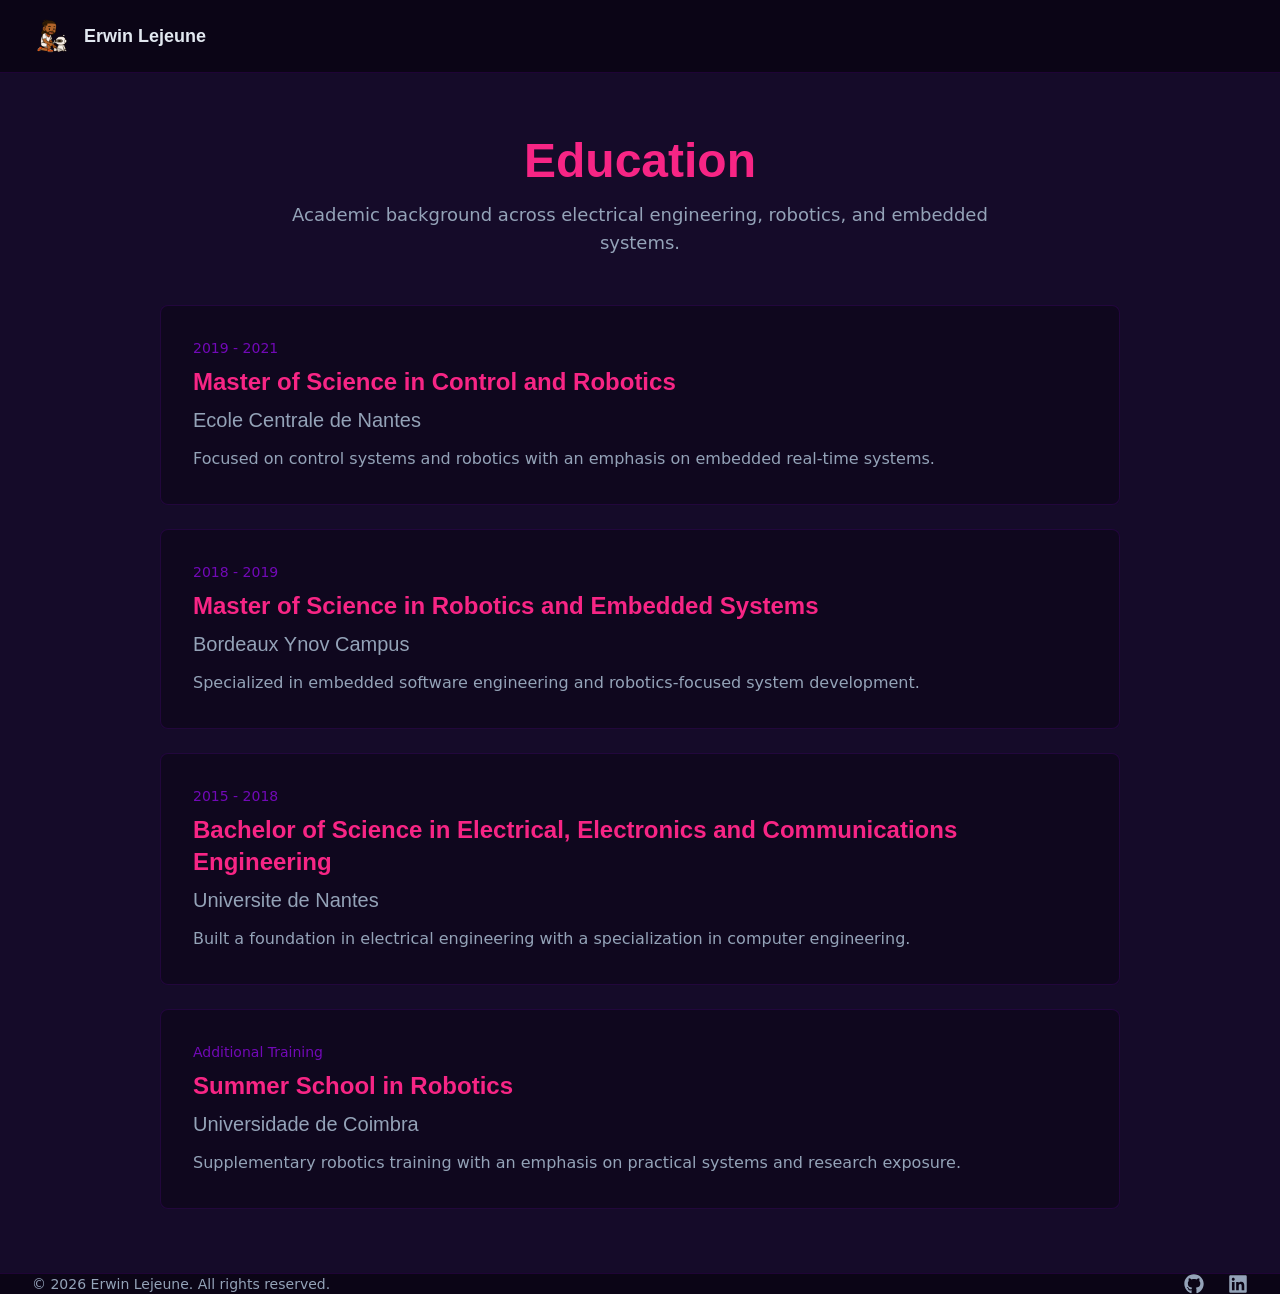
==== education/index.html @ 39669629 "Your descriptive commit message" ====
<!DOCTYPE html>
<html lang="en">
<head>
  <meta charset="UTF-8">
  <meta name="viewport" content="width=device-width, initial-scale=1.0">
  <title>Education | Erwin Lejeune</title>
  <link rel="icon" type="image/gif" href="/assets/images/robot.gif">
  <link rel="stylesheet" href="/assets/index-8a6e519f.css">
</head>
<body class="bg-ele-space text-ele-text">
  <div class="min-h-screen flex flex-col bg-ele-space">
    <header class="bg-ele-dark/90 backdrop-blur-sm border-b border-ele-purple/20 sticky top-0 z-50">
      <nav class="max-w-7xl mx-auto px-4 sm:px-6 lg:px-8 relative">
        <div class="min-h-20 py-4 flex items-center justify-between gap-4">
          <a class="flex-shrink-0" href="/">
            <div class="flex items-center space-x-3 group">
              <div class="h-10 aspect-square rounded-lg flex items-center justify-center transition-transform group-hover:scale-110 overflow-hidden">
                <img src="/assets/images/robot.gif" alt="Robot logo" class="w-full h-full object-contain">
              </div>
              <span class="font-space-grotesk font-bold text-lg text-ele-text">Erwin Lejeune</span>
            </div>
          </a>

          <div class="hidden sm:flex items-center gap-8 text-lg">
            <a class="text-ele-text-light hover:text-ele-text transition-colors duration-300" href="/experience/">Experience</a>
            <a class="text-ele-pink font-semibold transition-colors duration-300" href="/education/" aria-current="page">Education</a>
            <a class="text-ele-text-light hover:text-ele-text transition-colors duration-300" href="/projects/">Projects</a>
            <a class="text-ele-text-light hover:text-ele-text transition-colors duration-300" href="/publications/">Publications</a>
          </div>

          <button type="button" class="sm:hidden text-ele-text-light hover:text-ele-pink transition-colors p-2" aria-label="Toggle mobile menu" aria-expanded="false" aria-controls="mobile-nav">
            <svg stroke="currentColor" fill="currentColor" stroke-width="0" viewBox="0 0 448 512" class="w-6 h-6" height="1em" width="1em" xmlns="http://www.w3.org/2000/svg">
              <path d="M16 132h416c8.837 0 16-7.163 16-16V76c0-8.837-7.163-16-16-16H16C7.163 60 0 67.163 0 76v40c0 8.837 7.163 16 16 16zm0 160h416c8.837 0 16-7.163 16-16v-40c0-8.837-7.163-16-16-16H16c-8.837 0-16 7.163-16 16v40c0 8.837 7.163 16 16 16zm0 160h416c8.837 0 16-7.163 16-16v-40c0-8.837-7.163-16-16-16H16c-8.837 0-16 7.163-16 16v40c0 8.837 7.163 16 16 16z"></path>
            </svg>
          </button>

          <div id="mobile-nav" class="sm:hidden absolute right-4 top-full mt-2 min-w-52 overflow-hidden rounded-lg border border-ele-purple/20 bg-ele-dark/95 backdrop-blur-sm shadow-lg" style="display: none;">
            <a class="block px-4 py-3 text-ele-text-light hover:bg-ele-space/70 transition-colors" href="/experience/">Experience</a>
            <a class="block px-4 py-3 text-ele-pink hover:bg-ele-space/70 transition-colors" href="/education/" aria-current="page">Education</a>
            <a class="block px-4 py-3 text-ele-text-light hover:bg-ele-space/70 transition-colors" href="/projects/">Projects</a>
            <a class="block px-4 py-3 text-ele-text-light hover:bg-ele-space/70 transition-colors" href="/publications/">Publications</a>
          </div>
        </div>
      </nav>
    </header>

    <main class="flex-1">
      <section class="py-16 sm:py-20">
        <div class="max-w-5xl mx-auto px-4 sm:px-6 lg:px-8">
          <div class="text-center mb-12">
            <h1 class="text-4xl sm:text-5xl font-bold text-ele-pink mb-4">Education</h1>
            <p class="text-lg text-ele-text-light max-w-3xl mx-auto">
              Academic background across electrical engineering, robotics, and embedded systems.
            </p>
          </div>

          <div class="space-y-6">
            <article class="bg-ele-dark/50 backdrop-blur-sm rounded-lg border border-ele-purple/20 p-8 hover:border-ele-pink/20 transition-colors">
              <p class="text-sm uppercase tracking-wide text-ele-purple mb-2">2019 - 2021</p>
              <h2 class="text-2xl font-bold text-ele-pink mb-2">Master of Science in Control and Robotics</h2>
              <h3 class="text-xl text-ele-text-light mb-3">Ecole Centrale de Nantes</h3>
              <p class="text-ele-text-light leading-relaxed">
                Focused on control systems and robotics with an emphasis on embedded real-time systems.
              </p>
            </article>

            <article class="bg-ele-dark/50 backdrop-blur-sm rounded-lg border border-ele-purple/20 p-8 hover:border-ele-pink/20 transition-colors">
              <p class="text-sm uppercase tracking-wide text-ele-purple mb-2">2018 - 2019</p>
              <h2 class="text-2xl font-bold text-ele-pink mb-2">Master of Science in Robotics and Embedded Systems</h2>
              <h3 class="text-xl text-ele-text-light mb-3">Bordeaux Ynov Campus</h3>
              <p class="text-ele-text-light leading-relaxed">
                Specialized in embedded software engineering and robotics-focused system development.
              </p>
            </article>

            <article class="bg-ele-dark/50 backdrop-blur-sm rounded-lg border border-ele-purple/20 p-8 hover:border-ele-pink/20 transition-colors">
              <p class="text-sm uppercase tracking-wide text-ele-purple mb-2">2015 - 2018</p>
              <h2 class="text-2xl font-bold text-ele-pink mb-2">Bachelor of Science in Electrical, Electronics and Communications Engineering</h2>
              <h3 class="text-xl text-ele-text-light mb-3">Universite de Nantes</h3>
              <p class="text-ele-text-light leading-relaxed">
                Built a foundation in electrical engineering with a specialization in computer engineering.
              </p>
            </article>

            <article class="bg-ele-dark/50 backdrop-blur-sm rounded-lg border border-ele-purple/20 p-8 hover:border-ele-pink/20 transition-colors">
              <p class="text-sm uppercase tracking-wide text-ele-purple mb-2">Additional Training</p>
              <h2 class="text-2xl font-bold text-ele-pink mb-2">Summer School in Robotics</h2>
              <h3 class="text-xl text-ele-text-light mb-3">Universidade de Coimbra</h3>
              <p class="text-ele-text-light leading-relaxed">
                Supplementary robotics training with an emphasis on practical systems and research exposure.
              </p>
            </article>
          </div>
        </div>
      </section>
    </main>

    <footer class="bg-ele-dark/90 backdrop-blur-sm border-t border-ele-purple/20">
      <div class="max-w-7xl mx-auto px-4 sm:px-6 lg:px-8 py-6 flex flex-col sm:flex-row items-center justify-between gap-4">
        <div class="text-ele-text-light text-sm text-center sm:text-left">© 2026 Erwin Lejeune. All rights reserved.</div>
        <div class="flex items-center space-x-6">
          <a href="https://github.com/Guilyx" target="_blank" rel="noopener noreferrer" class="text-ele-text-light hover:text-ele-pink transition-colors" aria-label="GitHub">
            <svg stroke="currentColor" fill="currentColor" stroke-width="0" viewBox="0 0 496 512" class="w-5 h-5" height="1em" width="1em" xmlns="http://www.w3.org/2000/svg">
              <path d="M165.9 397.4c0 2-2.3 3.6-5.2 3.6-3.3.3-5.6-1.3-5.6-3.6 0-2 2.3-3.6 5.2-3.6 3-.3 5.6 1.3 5.6 3.6zm-31.1-4.5c-.7 2 1.3 4.3 4.3 4.9 2.6 1 5.6 0 6.2-2s-1.3-4.3-4.3-5.2c-2.6-.7-5.5.3-6.2 2.3zm44.2-1.7c-2.9.7-4.9 2.6-4.6 4.9.3 2 2.9 3.3 5.9 2.6 2.9-.7 4.9-2.6 4.6-4.6-.3-1.9-3-3.2-5.9-2.9zM244.8 8C106.1 8 0 113.3 0 252c0 110.9 69.8 205.8 169.5 239.2 12.8 2.3 17.3-5.6 17.3-12.1 0-6.2-.3-40.4-.3-61.4 0 0-70 15-84.7-29.8 0 0-11.4-29.1-27.8-36.6 0 0-22.9-15.7 1.6-15.4 0 0 24.9 2 38.6 25.8 21.9 38.6 58.6 27.5 72.9 20.9 2.3-16 8.8-27.1 16-33.7-55.9-6.2-112.3-14.3-112.3-110.5 0-27.5 7.6-41.3 23.6-58.9-2.6-6.5-11.1-33.3 2.6-67.9 20.9-6.5 69 27 69 27 20-5.6 41.5-8.5 62.8-8.5s42.8 2.9 62.8 8.5c0 0 48.1-33.6 69-27 13.7 34.7 5.2 61.4 2.6 67.9 16 17.7 25.8 31.5 25.8 58.9 0 96.5-58.9 104.2-114.8 110.5 9.2 7.9 17 22.9 17 46.4 0 33.7-.3 75.4-.3 83.6 0 6.5 4.6 14.4 17.3 12.1C428.2 457.8 496 362.9 496 252 496 113.3 383.5 8 244.8 8z"></path>
            </svg>
          </a>
          <a href="https://www.linkedin.com/in/erwinlejeune-lkn/" target="_blank" rel="noopener noreferrer" class="text-ele-text-light hover:text-ele-pink transition-colors" aria-label="LinkedIn">
            <svg stroke="currentColor" fill="currentColor" stroke-width="0" viewBox="0 0 448 512" class="w-5 h-5" height="1em" width="1em" xmlns="http://www.w3.org/2000/svg">
              <path d="M416 32H31.9C14.3 32 0 46.5 0 64.3v383.4C0 465.5 14.3 480 31.9 480H416c17.6 0 32-14.5 32-32.3V64.3c0-17.8-14.4-32.3-32-32.3zM135.4 416H69V202.2h66.5V416zm-33.2-243c-21.3 0-38.5-17.3-38.5-38.5S80.9 96 102.2 96c21.2 0 38.5 17.3 38.5 38.5 0 21.3-17.2 38.5-38.5 38.5zm282.1 243h-66.4V312c0-24.8-.5-56.7-34.5-56.7-34.6 0-39.9 27-39.9 54.9V416h-66.4V202.2h63.7v29.2h.9c8.9-16.8 30.6-34.5 62.9-34.5 67.2 0 79.7 44.3 79.7 101.9V416z"></path>
            </svg>
          </a>
        </div>
      </div>
    </footer>
  </div>

  <script>
    (function() {
      var button = document.querySelector('button[aria-label="Toggle mobile menu"]');
      var menu = document.getElementById('mobile-nav');
      if (!button || !menu) return;

      function closeMenu() {
        menu.style.display = 'none';
        button.setAttribute('aria-expanded', 'false');
      }

      button.addEventListener('click', function(event) {
        event.stopPropagation();
        var open = menu.style.display === 'block';
        menu.style.display = open ? 'none' : 'block';
        button.setAttribute('aria-expanded', open ? 'false' : 'true');
      });

      document.addEventListener('click', function(event) {
        if (!menu.contains(event.target) && !button.contains(event.target)) {
          closeMenu();
        }
      });
    })();
  </script>
</body>
</html>
---- assets/index-8a6e519f.css ----
*,:before,:after{--tw-border-spacing-x: 0;--tw-border-spacing-y: 0;--tw-translate-x: 0;--tw-translate-y: 0;--tw-rotate: 0;--tw-skew-x: 0;--tw-skew-y: 0;--tw-scale-x: 1;--tw-scale-y: 1;--tw-pan-x: ;--tw-pan-y: ;--tw-pinch-zoom: ;--tw-scroll-snap-strictness: proximity;--tw-gradient-from-position: ;--tw-gradient-via-position: ;--tw-gradient-to-position: ;--tw-ordinal: ;--tw-slashed-zero: ;--tw-numeric-figure: ;--tw-numeric-spacing: ;--tw-numeric-fraction: ;--tw-ring-inset: ;--tw-ring-offset-width: 0px;--tw-ring-offset-color: #fff;--tw-ring-color: rgb(59 130 246 / .5);--tw-ring-offset-shadow: 0 0 #0000;--tw-ring-shadow: 0 0 #0000;--tw-shadow: 0 0 #0000;--tw-shadow-colored: 0 0 #0000;--tw-blur: ;--tw-brightness: ;--tw-contrast: ;--tw-grayscale: ;--tw-hue-rotate: ;--tw-invert: ;--tw-saturate: ;--tw-sepia: ;--tw-drop-shadow: ;--tw-backdrop-blur: ;--tw-backdrop-brightness: ;--tw-backdrop-contrast: ;--tw-backdrop-grayscale: ;--tw-backdrop-hue-rotate: ;--tw-backdrop-invert: ;--tw-backdrop-opacity: ;--tw-backdrop-saturate: ;--tw-backdrop-sepia: ;--tw-contain-size: ;--tw-contain-layout: ;--tw-contain-paint: ;--tw-contain-style: }::backdrop{--tw-border-spacing-x: 0;--tw-border-spacing-y: 0;--tw-translate-x: 0;--tw-translate-y: 0;--tw-rotate: 0;--tw-skew-x: 0;--tw-skew-y: 0;--tw-scale-x: 1;--tw-scale-y: 1;--tw-pan-x: ;--tw-pan-y: ;--tw-pinch-zoom: ;--tw-scroll-snap-strictness: proximity;--tw-gradient-from-position: ;--tw-gradient-via-position: ;--tw-gradient-to-position: ;--tw-ordinal: ;--tw-slashed-zero: ;--tw-numeric-figure: ;--tw-numeric-spacing: ;--tw-numeric-fraction: ;--tw-ring-inset: ;--tw-ring-offset-width: 0px;--tw-ring-offset-color: #fff;--tw-ring-color: rgb(59 130 246 / .5);--tw-ring-offset-shadow: 0 0 #0000;--tw-ring-shadow: 0 0 #0000;--tw-shadow: 0 0 #0000;--tw-shadow-colored: 0 0 #0000;--tw-blur: ;--tw-brightness: ;--tw-contrast: ;--tw-grayscale: ;--tw-hue-rotate: ;--tw-invert: ;--tw-saturate: ;--tw-sepia: ;--tw-drop-shadow: ;--tw-backdrop-blur: ;--tw-backdrop-brightness: ;--tw-backdrop-contrast: ;--tw-backdrop-grayscale: ;--tw-backdrop-hue-rotate: ;--tw-backdrop-invert: ;--tw-backdrop-opacity: ;--tw-backdrop-saturate: ;--tw-backdrop-sepia: ;--tw-contain-size: ;--tw-contain-layout: ;--tw-contain-paint: ;--tw-contain-style: }*,:before,:after{box-sizing:border-box;border-width:0;border-style:solid;border-color:#e5e7eb}:before,:after{--tw-content: ""}html,:host{line-height:1.5;-webkit-text-size-adjust:100%;-moz-tab-size:4;-o-tab-size:4;tab-size:4;font-family:ui-sans-serif,system-ui,sans-serif,"Apple Color Emoji","Segoe UI Emoji",Segoe UI Symbol,"Noto Color Emoji";font-feature-settings:normal;font-variation-settings:normal;-webkit-tap-highlight-color:transparent}body{margin:0;line-height:inherit}hr{height:0;color:inherit;border-top-width:1px}abbr:where([title]){-webkit-text-decoration:underline dotted;text-decoration:underline dotted}h1,h2,h3,h4,h5,h6{font-size:inherit;font-weight:inherit}a{color:inherit;text-decoration:inherit}b,strong{font-weight:bolder}code,kbd,samp,pre{font-family:ui-monospace,SFMono-Regular,Menlo,Monaco,Consolas,Liberation Mono,Courier New,monospace;font-feature-settings:normal;font-variation-settings:normal;font-size:1em}small{font-size:80%}sub,sup{font-size:75%;line-height:0;position:relative;vertical-align:baseline}sub{bottom:-.25em}sup{top:-.5em}table{text-indent:0;border-color:inherit;border-collapse:collapse}button,input,optgroup,select,textarea{font-family:inherit;font-feature-settings:inherit;font-variation-settings:inherit;font-size:100%;font-weight:inherit;line-height:inherit;letter-spacing:inherit;color:inherit;margin:0;padding:0}button,select{text-transform:none}button,input:where([type=button]),input:where([type=reset]),input:where([type=submit]){-webkit-appearance:button;background-color:transparent;background-image:none}:-moz-focusring{outline:auto}:-moz-ui-invalid{box-shadow:none}progress{vertical-align:baseline}::-webkit-inner-spin-button,::-webkit-outer-spin-button{height:auto}[type=search]{-webkit-appearance:textfield;outline-offset:-2px}::-webkit-search-decoration{-webkit-appearance:none}::-webkit-file-upload-button{-webkit-appearance:button;font:inherit}summary{display:list-item}blockquote,dl,dd,h1,h2,h3,h4,h5,h6,hr,figure,p,pre{margin:0}fieldset{margin:0;padding:0}legend{padding:0}ol,ul,menu{list-style:none;margin:0;padding:0}dialog{padding:0}textarea{resize:vertical}input::-moz-placeholder,textarea::-moz-placeholder{opacity:1;color:#9ca3af}input::placeholder,textarea::placeholder{opacity:1;color:#9ca3af}button,[role=button]{cursor:pointer}:disabled{cursor:default}img,svg,video,canvas,audio,iframe,embed,object{display:block;vertical-align:middle}img,video{max-width:100%;height:auto}[hidden]:where(:not([hidden=until-found])){display:none}html{font-family:Inter,system-ui,sans-serif;--tw-bg-opacity: 1;background-color:rgb(10 5 20 / var(--tw-bg-opacity, 1));--tw-text-opacity: 1;color:rgb(226 232 240 / var(--tw-text-opacity, 1))}h1,h2,h3,h4,h5,h6{font-family:Space Grotesk,sans-serif}::-webkit-scrollbar{width:10px}::-webkit-scrollbar-track{--tw-bg-opacity: 1;background-color:rgb(10 5 20 / var(--tw-bg-opacity, 1))}::-webkit-scrollbar-thumb{border-radius:9999px;background-color:#7209b74d;-webkit-transition-property:color,background-color,border-color,text-decoration-color,fill,stroke;transition-property:color,background-color,border-color,text-decoration-color,fill,stroke;transition-timing-function:cubic-bezier(.4,0,.2,1);transition-duration:.15s}::-webkit-scrollbar-thumb:hover{background-color:#f725854d}.container{width:100%}@media (min-width: 640px){.container{max-width:640px}}@media (min-width: 768px){.container{max-width:768px}}@media (min-width: 1024px){.container{max-width:1024px}}@media (min-width: 1280px){.container{max-width:1280px}}@media (min-width: 1536px){.container{max-width:1536px}}.prose{color:var(--tw-prose-body);max-width:65ch}.prose :where(p):not(:where([class~=not-prose],[class~=not-prose] *)){margin-top:1.25em;margin-bottom:1.25em}.prose :where([class~=lead]):not(:where([class~=not-prose],[class~=not-prose] *)){color:var(--tw-prose-lead);font-size:1.25em;line-height:1.6;margin-top:1.2em;margin-bottom:1.2em}.prose :where(a):not(:where([class~=not-prose],[class~=not-prose] *)){color:var(--tw-prose-links);text-decoration:underline;font-weight:500}.prose :where(strong):not(:where([class~=not-prose],[class~=not-prose] *)){color:var(--tw-prose-bold);font-weight:600}.prose :where(a strong):not(:where([class~=not-prose],[class~=not-prose] *)){color:inherit}.prose :where(blockquote strong):not(:where([class~=not-prose],[class~=not-prose] *)){color:inherit}.prose :where(thead th strong):not(:where([class~=not-prose],[class~=not-prose] *)){color:inherit}.prose :where(ol):not(:where([class~=not-prose],[class~=not-prose] *)){list-style-type:decimal;margin-top:1.25em;margin-bottom:1.25em;padding-inline-start:1.625em}.prose :where(ol[type=A]):not(:where([class~=not-prose],[class~=not-prose] *)){list-style-type:upper-alpha}.prose :where(ol[type=a]):not(:where([class~=not-prose],[class~=not-prose] *)){list-style-type:lower-alpha}.prose :where(ol[type=A s]):not(:where([class~=not-prose],[class~=not-prose] *)){list-style-type:upper-alpha}.prose :where(ol[type=a s]):not(:where([class~=not-prose],[class~=not-prose] *)){list-style-type:lower-alpha}.prose :where(ol[type=I]):not(:where([class~=not-prose],[class~=not-prose] *)){list-style-type:upper-roman}.prose :where(ol[type=i]):not(:where([class~=not-prose],[class~=not-prose] *)){list-style-type:lower-roman}.prose :where(ol[type=I s]):not(:where([class~=not-prose],[class~=not-prose] *)){list-style-type:upper-roman}.prose :where(ol[type=i s]):not(:where([class~=not-prose],[class~=not-prose] *)){list-style-type:lower-roman}.prose :where(ol[type="1"]):not(:where([class~=not-prose],[class~=not-prose] *)){list-style-type:decimal}.prose :where(ul):not(:where([class~=not-prose],[class~=not-prose] *)){list-style-type:disc;margin-top:1.25em;margin-bottom:1.25em;padding-inline-start:1.625em}.prose :where(ol>li):not(:where([class~=not-prose],[class~=not-prose] *))::marker{font-weight:400;color:var(--tw-prose-counters)}.prose :where(ul>li):not(:where([class~=not-prose],[class~=not-prose] *))::marker{color:var(--tw-prose-bullets)}.prose :where(dt):not(:where([class~=not-prose],[class~=not-prose] *)){color:var(--tw-prose-headings);font-weight:600;margin-top:1.25em}.prose :where(hr):not(:where([class~=not-prose],[class~=not-prose] *)){border-color:var(--tw-prose-hr);border-top-width:1px;margin-top:3em;margin-bottom:3em}.prose :where(blockquote):not(:where([class~=not-prose],[class~=not-prose] *)){font-weight:500;font-style:italic;color:var(--tw-prose-quotes);border-inline-start-width:.25rem;border-inline-start-color:var(--tw-prose-quote-borders);quotes:"“""”""‘""’";margin-top:1.6em;margin-bottom:1.6em;padding-inline-start:1em}.prose :where(blockquote p:first-of-type):not(:where([class~=not-prose],[class~=not-prose] *)):before{content:open-quote}.prose :where(blockquote p:last-of-type):not(:where([class~=not-prose],[class~=not-prose] *)):after{content:close-quote}.prose :where(h1):not(:where([class~=not-prose],[class~=not-prose] *)){color:var(--tw-prose-headings);font-weight:800;font-size:2.25em;margin-top:0;margin-bottom:.8888889em;line-height:1.1111111}.prose :where(h1 strong):not(:where([class~=not-prose],[class~=not-prose] *)){font-weight:900;color:inherit}.prose :where(h2):not(:where([class~=not-prose],[class~=not-prose] *)){color:var(--tw-prose-headings);font-weight:700;font-size:1.5em;margin-top:2em;margin-bottom:1em;line-height:1.3333333}.prose :where(h2 strong):not(:where([class~=not-prose],[class~=not-prose] *)){font-weight:800;color:inherit}.prose :where(h3):not(:where([class~=not-prose],[class~=not-prose] *)){color:var(--tw-prose-headings);font-weight:600;font-size:1.25em;margin-top:1.6em;margin-bottom:.6em;line-height:1.6}.prose :where(h3 strong):not(:where([class~=not-prose],[class~=not-prose] *)){font-weight:700;color:inherit}.prose :where(h4):not(:where([class~=not-prose],[class~=not-prose] *)){color:var(--tw-prose-headings);font-weight:600;margin-top:1.5em;margin-bottom:.5em;line-height:1.5}.prose :where(h4 strong):not(:where([class~=not-prose],[class~=not-prose] *)){font-weight:700;color:inherit}.prose :where(img):not(:where([class~=not-prose],[class~=not-prose] *)){margin-top:2em;margin-bottom:2em}.prose :where(picture):not(:where([class~=not-prose],[class~=not-prose] *)){display:block;margin-top:2em;margin-bottom:2em}.prose :where(video):not(:where([class~=not-prose],[class~=not-prose] *)){margin-top:2em;margin-bottom:2em}.prose :where(kbd):not(:where([class~=not-prose],[class~=not-prose] *)){font-weight:500;font-family:inherit;color:var(--tw-prose-kbd);box-shadow:0 0 0 1px var(--tw-prose-kbd-shadows),0 3px 0 var(--tw-prose-kbd-shadows);font-size:.875em;border-radius:.3125rem;padding-top:.1875em;padding-inline-end:.375em;padding-bottom:.1875em;padding-inline-start:.375em}.prose :where(code):not(:where([class~=not-prose],[class~=not-prose] *)){color:var(--tw-prose-code);font-weight:600;font-size:.875em}.prose :where(code):not(:where([class~=not-prose],[class~=not-prose] *)):before{content:"`"}.prose :where(code):not(:where([class~=not-prose],[class~=not-prose] *)):after{content:"`"}.prose :where(a code):not(:where([class~=not-prose],[class~=not-prose] *)){color:inherit}.prose :where(h1 code):not(:where([class~=not-prose],[class~=not-prose] *)){color:inherit}.prose :where(h2 code):not(:where([class~=not-prose],[class~=not-prose] *)){color:inherit;font-size:.875em}.prose :where(h3 code):not(:where([class~=not-prose],[class~=not-prose] *)){color:inherit;font-size:.9em}.prose :where(h4 code):not(:where([class~=not-prose],[class~=not-prose] *)){color:inherit}.prose :where(blockquote code):not(:where([class~=not-prose],[class~=not-prose] *)){color:inherit}.prose :where(thead th code):not(:where([class~=not-prose],[class~=not-prose] *)){color:inherit}.prose :where(pre):not(:where([class~=not-prose],[class~=not-prose] *)){color:var(--tw-prose-pre-code);background-color:var(--tw-prose-pre-bg);overflow-x:auto;font-weight:400;font-size:.875em;line-height:1.7142857;margin-top:1.7142857em;margin-bottom:1.7142857em;border-radius:.375rem;padding-top:.8571429em;padding-inline-end:1.1428571em;padding-bottom:.8571429em;padding-inline-start:1.1428571em}.prose :where(pre code):not(:where([class~=not-prose],[class~=not-prose] *)){background-color:transparent;border-width:0;border-radius:0;padding:0;font-weight:inherit;color:inherit;font-size:inherit;font-family:inherit;line-height:inherit}.prose :where(pre code):not(:where([class~=not-prose],[class~=not-prose] *)):before{content:none}.prose :where(pre code):not(:where([class~=not-prose],[class~=not-prose] *)):after{content:none}.prose :where(table):not(:where([class~=not-prose],[class~=not-prose] *)){width:100%;table-layout:auto;margin-top:2em;margin-bottom:2em;font-size:.875em;line-height:1.7142857}.prose :where(thead):not(:where([class~=not-prose],[class~=not-prose] *)){border-bottom-width:1px;border-bottom-color:var(--tw-prose-th-borders)}.prose :where(thead th):not(:where([class~=not-prose],[class~=not-prose] *)){color:var(--tw-prose-headings);font-weight:600;vertical-align:bottom;padding-inline-end:.5714286em;padding-bottom:.5714286em;padding-inline-start:.5714286em}.prose :where(tbody tr):not(:where([class~=not-prose],[class~=not-prose] *)){border-bottom-width:1px;border-bottom-color:var(--tw-prose-td-borders)}.prose :where(tbody tr:last-child):not(:where([class~=not-prose],[class~=not-prose] *)){border-bottom-width:0}.prose :where(tbody td):not(:where([class~=not-prose],[class~=not-prose] *)){vertical-align:baseline}.prose :where(tfoot):not(:where([class~=not-prose],[class~=not-prose] *)){border-top-width:1px;border-top-color:var(--tw-prose-th-borders)}.prose :where(tfoot td):not(:where([class~=not-prose],[class~=not-prose] *)){vertical-align:top}.prose :where(th,td):not(:where([class~=not-prose],[class~=not-prose] *)){text-align:start}.prose :where(figure>*):not(:where([class~=not-prose],[class~=not-prose] *)){margin-top:0;margin-bottom:0}.prose :where(figcaption):not(:where([class~=not-prose],[class~=not-prose] *)){color:var(--tw-prose-captions);font-size:.875em;line-height:1.4285714;margin-top:.8571429em}.prose{--tw-prose-body: #374151;--tw-prose-headings: #111827;--tw-prose-lead: #4b5563;--tw-prose-links: #111827;--tw-prose-bold: #111827;--tw-prose-counters: #6b7280;--tw-prose-bullets: #d1d5db;--tw-prose-hr: #e5e7eb;--tw-prose-quotes: #111827;--tw-prose-quote-borders: #e5e7eb;--tw-prose-captions: #6b7280;--tw-prose-kbd: #111827;--tw-prose-kbd-shadows: rgb(17 24 39 / 10%);--tw-prose-code: #111827;--tw-prose-pre-code: #e5e7eb;--tw-prose-pre-bg: #1f2937;--tw-prose-th-borders: #d1d5db;--tw-prose-td-borders: #e5e7eb;--tw-prose-invert-body: #d1d5db;--tw-prose-invert-headings: #fff;--tw-prose-invert-lead: #9ca3af;--tw-prose-invert-links: #fff;--tw-prose-invert-bold: #fff;--tw-prose-invert-counters: #9ca3af;--tw-prose-invert-bullets: #4b5563;--tw-prose-invert-hr: #374151;--tw-prose-invert-quotes: #f3f4f6;--tw-prose-invert-quote-borders: #374151;--tw-prose-invert-captions: #9ca3af;--tw-prose-invert-kbd: #fff;--tw-prose-invert-kbd-shadows: rgb(255 255 255 / 10%);--tw-prose-invert-code: #fff;--tw-prose-invert-pre-code: #d1d5db;--tw-prose-invert-pre-bg: rgb(0 0 0 / 50%);--tw-prose-invert-th-borders: #4b5563;--tw-prose-invert-td-borders: #374151;font-size:1rem;line-height:1.75}.prose :where(picture>img):not(:where([class~=not-prose],[class~=not-prose] *)){margin-top:0;margin-bottom:0}.prose :where(li):not(:where([class~=not-prose],[class~=not-prose] *)){margin-top:.5em;margin-bottom:.5em}.prose :where(ol>li):not(:where([class~=not-prose],[class~=not-prose] *)){padding-inline-start:.375em}.prose :where(ul>li):not(:where([class~=not-prose],[class~=not-prose] *)){padding-inline-start:.375em}.prose :where(.prose>ul>li p):not(:where([class~=not-prose],[class~=not-prose] *)){margin-top:.75em;margin-bottom:.75em}.prose :where(.prose>ul>li>p:first-child):not(:where([class~=not-prose],[class~=not-prose] *)){margin-top:1.25em}.prose :where(.prose>ul>li>p:last-child):not(:where([class~=not-prose],[class~=not-prose] *)){margin-bottom:1.25em}.prose :where(.prose>ol>li>p:first-child):not(:where([class~=not-prose],[class~=not-prose] *)){margin-top:1.25em}.prose :where(.prose>ol>li>p:last-child):not(:where([class~=not-prose],[class~=not-prose] *)){margin-bottom:1.25em}.prose :where(ul ul,ul ol,ol ul,ol ol):not(:where([class~=not-prose],[class~=not-prose] *)){margin-top:.75em;margin-bottom:.75em}.prose :where(dl):not(:where([class~=not-prose],[class~=not-prose] *)){margin-top:1.25em;margin-bottom:1.25em}.prose :where(dd):not(:where([class~=not-prose],[class~=not-prose] *)){margin-top:.5em;padding-inline-start:1.625em}.prose :where(hr+*):not(:where([class~=not-prose],[class~=not-prose] *)){margin-top:0}.prose :where(h2+*):not(:where([class~=not-prose],[class~=not-prose] *)){margin-top:0}.prose :where(h3+*):not(:where([class~=not-prose],[class~=not-prose] *)){margin-top:0}.prose :where(h4+*):not(:where([class~=not-prose],[class~=not-prose] *)){margin-top:0}.prose :where(thead th:first-child):not(:where([class~=not-prose],[class~=not-prose] *)){padding-inline-start:0}.prose :where(thead th:last-child):not(:where([class~=not-prose],[class~=not-prose] *)){padding-inline-end:0}.prose :where(tbody td,tfoot td):not(:where([class~=not-prose],[class~=not-prose] *)){padding-top:.5714286em;padding-inline-end:.5714286em;padding-bottom:.5714286em;padding-inline-start:.5714286em}.prose :where(tbody td:first-child,tfoot td:first-child):not(:where([class~=not-prose],[class~=not-prose] *)){padding-inline-start:0}.prose :where(tbody td:last-child,tfoot td:last-child):not(:where([class~=not-prose],[class~=not-prose] *)){padding-inline-end:0}.prose :where(figure):not(:where([class~=not-prose],[class~=not-prose] *)){margin-top:2em;margin-bottom:2em}.prose :where(.prose>:first-child):not(:where([class~=not-prose],[class~=not-prose] *)){margin-top:0}.prose :where(.prose>:last-child):not(:where([class~=not-prose],[class~=not-prose] *)){margin-bottom:0}.prose-lg{font-size:1.125rem;line-height:1.7777778}.prose-lg :where(p):not(:where([class~=not-prose],[class~=not-prose] *)){margin-top:1.3333333em;margin-bottom:1.3333333em}.prose-lg :where([class~=lead]):not(:where([class~=not-prose],[class~=not-prose] *)){font-size:1.2222222em;line-height:1.4545455;margin-top:1.0909091em;margin-bottom:1.0909091em}.prose-lg :where(blockquote):not(:where([class~=not-prose],[class~=not-prose] *)){margin-top:1.6666667em;margin-bottom:1.6666667em;padding-inline-start:1em}.prose-lg :where(h1):not(:where([class~=not-prose],[class~=not-prose] *)){font-size:2.6666667em;margin-top:0;margin-bottom:.8333333em;line-height:1}.prose-lg :where(h2):not(:where([class~=not-prose],[class~=not-prose] *)){font-size:1.6666667em;margin-top:1.8666667em;margin-bottom:1.0666667em;line-height:1.3333333}.prose-lg :where(h3):not(:where([class~=not-prose],[class~=not-prose] *)){font-size:1.3333333em;margin-top:1.6666667em;margin-bottom:.6666667em;line-height:1.5}.prose-lg :where(h4):not(:where([class~=not-prose],[class~=not-prose] *)){margin-top:1.7777778em;margin-bottom:.4444444em;line-height:1.5555556}.prose-lg :where(img):not(:where([class~=not-prose],[class~=not-prose] *)){margin-top:1.7777778em;margin-bottom:1.7777778em}.prose-lg :where(picture):not(:where([class~=not-prose],[class~=not-prose] *)){margin-top:1.7777778em;margin-bottom:1.7777778em}.prose-lg :where(picture>img):not(:where([class~=not-prose],[class~=not-prose] *)){margin-top:0;margin-bottom:0}.prose-lg :where(video):not(:where([class~=not-prose],[class~=not-prose] *)){margin-top:1.7777778em;margin-bottom:1.7777778em}.prose-lg :where(kbd):not(:where([class~=not-prose],[class~=not-prose] *)){font-size:.8888889em;border-radius:.3125rem;padding-top:.2222222em;padding-inline-end:.4444444em;padding-bottom:.2222222em;padding-inline-start:.4444444em}.prose-lg :where(code):not(:where([class~=not-prose],[class~=not-prose] *)){font-size:.8888889em}.prose-lg :where(h2 code):not(:where([class~=not-prose],[class~=not-prose] *)){font-size:.8666667em}.prose-lg :where(h3 code):not(:where([class~=not-prose],[class~=not-prose] *)){font-size:.875em}.prose-lg :where(pre):not(:where([class~=not-prose],[class~=not-prose] *)){font-size:.8888889em;line-height:1.75;margin-top:2em;margin-bottom:2em;border-radius:.375rem;padding-top:1em;padding-inline-end:1.5em;padding-bottom:1em;padding-inline-start:1.5em}.prose-lg :where(ol):not(:where([class~=not-prose],[class~=not-prose] *)){margin-top:1.3333333em;margin-bottom:1.3333333em;padding-inline-start:1.5555556em}.prose-lg :where(ul):not(:where([class~=not-prose],[class~=not-prose] *)){margin-top:1.3333333em;margin-bottom:1.3333333em;padding-inline-start:1.5555556em}.prose-lg :where(li):not(:where([class~=not-prose],[class~=not-prose] *)){margin-top:.6666667em;margin-bottom:.6666667em}.prose-lg :where(ol>li):not(:where([class~=not-prose],[class~=not-prose] *)){padding-inline-start:.4444444em}.prose-lg :where(ul>li):not(:where([class~=not-prose],[class~=not-prose] *)){padding-inline-start:.4444444em}.prose-lg :where(.prose-lg>ul>li p):not(:where([class~=not-prose],[class~=not-prose] *)){margin-top:.8888889em;margin-bottom:.8888889em}.prose-lg :where(.prose-lg>ul>li>p:first-child):not(:where([class~=not-prose],[class~=not-prose] *)){margin-top:1.3333333em}.prose-lg :where(.prose-lg>ul>li>p:last-child):not(:where([class~=not-prose],[class~=not-prose] *)){margin-bottom:1.3333333em}.prose-lg :where(.prose-lg>ol>li>p:first-child):not(:where([class~=not-prose],[class~=not-prose] *)){margin-top:1.3333333em}.prose-lg :where(.prose-lg>ol>li>p:last-child):not(:where([class~=not-prose],[class~=not-prose] *)){margin-bottom:1.3333333em}.prose-lg :where(ul ul,ul ol,ol ul,ol ol):not(:where([class~=not-prose],[class~=not-prose] *)){margin-top:.8888889em;margin-bottom:.8888889em}.prose-lg :where(dl):not(:where([class~=not-prose],[class~=not-prose] *)){margin-top:1.3333333em;margin-bottom:1.3333333em}.prose-lg :where(dt):not(:where([class~=not-prose],[class~=not-prose] *)){margin-top:1.3333333em}.prose-lg :where(dd):not(:where([class~=not-prose],[class~=not-prose] *)){margin-top:.6666667em;padding-inline-start:1.5555556em}.prose-lg :where(hr):not(:where([class~=not-prose],[class~=not-prose] *)){margin-top:3.1111111em;margin-bottom:3.1111111em}.prose-lg :where(hr+*):not(:where([class~=not-prose],[class~=not-prose] *)){margin-top:0}.prose-lg :where(h2+*):not(:where([class~=not-prose],[class~=not-prose] *)){margin-top:0}.prose-lg :where(h3+*):not(:where([class~=not-prose],[class~=not-prose] *)){margin-top:0}.prose-lg :where(h4+*):not(:where([class~=not-prose],[class~=not-prose] *)){margin-top:0}.prose-lg :where(table):not(:where([class~=not-prose],[class~=not-prose] *)){font-size:.8888889em;line-height:1.5}.prose-lg :where(thead th):not(:where([class~=not-prose],[class~=not-prose] *)){padding-inline-end:.75em;padding-bottom:.75em;padding-inline-start:.75em}.prose-lg :where(thead th:first-child):not(:where([class~=not-prose],[class~=not-prose] *)){padding-inline-start:0}.prose-lg :where(thead th:last-child):not(:where([class~=not-prose],[class~=not-prose] *)){padding-inline-end:0}.prose-lg :where(tbody td,tfoot td):not(:where([class~=not-prose],[class~=not-prose] *)){padding-top:.75em;padding-inline-end:.75em;padding-bottom:.75em;padding-inline-start:.75em}.prose-lg :where(tbody td:first-child,tfoot td:first-child):not(:where([class~=not-prose],[class~=not-prose] *)){padding-inline-start:0}.prose-lg :where(tbody td:last-child,tfoot td:last-child):not(:where([class~=not-prose],[class~=not-prose] *)){padding-inline-end:0}.prose-lg :where(figure):not(:where([class~=not-prose],[class~=not-prose] *)){margin-top:1.7777778em;margin-bottom:1.7777778em}.prose-lg :where(figure>*):not(:where([class~=not-prose],[class~=not-prose] *)){margin-top:0;margin-bottom:0}.prose-lg :where(figcaption):not(:where([class~=not-prose],[class~=not-prose] *)){font-size:.8888889em;line-height:1.5;margin-top:1em}.prose-lg :where(.prose-lg>:first-child):not(:where([class~=not-prose],[class~=not-prose] *)){margin-top:0}.prose-lg :where(.prose-lg>:last-child):not(:where([class~=not-prose],[class~=not-prose] *)){margin-bottom:0}.prose-pink{--tw-prose-links: #db2777;--tw-prose-invert-links: #ec4899}.prose-invert{--tw-prose-body: var(--tw-prose-invert-body);--tw-prose-headings: var(--tw-prose-invert-headings);--tw-prose-lead: var(--tw-prose-invert-lead);--tw-prose-links: var(--tw-prose-invert-links);--tw-prose-bold: var(--tw-prose-invert-bold);--tw-prose-counters: var(--tw-prose-invert-counters);--tw-prose-bullets: var(--tw-prose-invert-bullets);--tw-prose-hr: var(--tw-prose-invert-hr);--tw-prose-quotes: var(--tw-prose-invert-quotes);--tw-prose-quote-borders: var(--tw-prose-invert-quote-borders);--tw-prose-captions: var(--tw-prose-invert-captions);--tw-prose-kbd: var(--tw-prose-invert-kbd);--tw-prose-kbd-shadows: var(--tw-prose-invert-kbd-shadows);--tw-prose-code: var(--tw-prose-invert-code);--tw-prose-pre-code: var(--tw-prose-invert-pre-code);--tw-prose-pre-bg: var(--tw-prose-invert-pre-bg);--tw-prose-th-borders: var(--tw-prose-invert-th-borders);--tw-prose-td-borders: var(--tw-prose-invert-td-borders)}.pointer-events-none{pointer-events:none}.visible{visibility:visible}.fixed{position:fixed}.absolute{position:absolute}.relative{position:relative}.inset-0{top:0;right:0;bottom:0;left:0}.inset-x-0{left:0;right:0}.-left-2{left:-.5rem}.-left-6{left:-1.5rem}.-left-8{left:-2rem}.-right-2{right:-.5rem}.-right-6{right:-1.5rem}.-right-8{right:-2rem}.-top-2{top:-.5rem}.-top-4{top:-1rem}.bottom-0{bottom:0}.bottom-4{bottom:1rem}.left-0{left:0}.left-1\/2{left:50%}.left-4{left:1rem}.right-0{right:0}.right-4{right:1rem}.right-full{right:100%}.top-0{top:0}.top-1\/2{top:50%}.top-4{top:1rem}.top-full{top:100%}.z-10{z-index:10}.z-20{z-index:20}.z-50{z-index:50}.order-first{order:-9999}.col-span-full{grid-column:1 / -1}.row-span-2{grid-row:span 2 / span 2}.mx-auto{margin-left:auto;margin-right:auto}.mb-1{margin-bottom:.25rem}.mb-12{margin-bottom:3rem}.mb-16{margin-bottom:4rem}.mb-2{margin-bottom:.5rem}.mb-20{margin-bottom:5rem}.mb-24{margin-bottom:6rem}.mb-3{margin-bottom:.75rem}.mb-4{margin-bottom:1rem}.mb-6{margin-bottom:1.5rem}.mb-8{margin-bottom:2rem}.ml-2{margin-left:.5rem}.ml-auto{margin-left:auto}.mr-2{margin-right:.5rem}.mr-3{margin-right:.75rem}.mr-4{margin-right:1rem}.mt-1{margin-top:.25rem}.mt-12{margin-top:3rem}.mt-16{margin-top:4rem}.mt-2{margin-top:.5rem}.mt-20{margin-top:5rem}.mt-4{margin-top:1rem}.mt-6{margin-top:1.5rem}.mt-8{margin-top:2rem}.mt-auto{margin-top:auto}.line-clamp-2{overflow:hidden;display:-webkit-box;-webkit-box-orient:vertical;-webkit-line-clamp:2}.line-clamp-3{overflow:hidden;display:-webkit-box;-webkit-box-orient:vertical;-webkit-line-clamp:3}.block{display:block}.flex{display:flex}.inline-flex{display:inline-flex}.grid{display:grid}.hidden{display:none}.aspect-\[2\/1\]{aspect-ratio:2/1}.aspect-\[3\/2\]{aspect-ratio:3/2}.aspect-\[4\/3\]{aspect-ratio:4/3}.aspect-square{aspect-ratio:1 / 1}.aspect-video{aspect-ratio:16 / 9}.h-0\.5{height:.125rem}.h-1{height:.25rem}.h-10{height:2.5rem}.h-12{height:3rem}.h-14{height:3.5rem}.h-2{height:.5rem}.h-20{height:5rem}.h-24{height:6rem}.h-3{height:.75rem}.h-32{height:8rem}.h-4{height:1rem}.h-40{height:10rem}.h-48{height:12rem}.h-5{height:1.25rem}.h-6{height:1.5rem}.h-64{height:16rem}.h-8{height:2rem}.h-96{height:24rem}.h-\[250px\]{height:250px}.h-auto{height:auto}.h-full{height:100%}.max-h-96{max-height:24rem}.max-h-\[90vh\]{max-height:90vh}.max-h-full{max-height:100%}.min-h-\[200px\]{min-height:200px}.min-h-\[400px\]{min-height:400px}.min-h-\[calc\(100vh-5rem\)\]{min-height:calc(100vh - 5rem)}.min-h-screen{min-height:100vh}.w-10{width:2.5rem}.w-12{width:3rem}.w-2{width:.5rem}.w-24{width:6rem}.w-3{width:.75rem}.w-32{width:8rem}.w-4{width:1rem}.w-40{width:10rem}.w-48{width:12rem}.w-5{width:1.25rem}.w-6{width:1.5rem}.w-8{width:2rem}.w-full{width:100%}.w-px{width:1px}.max-w-2xl{max-width:42rem}.max-w-3xl{max-width:48rem}.max-w-4xl{max-width:56rem}.max-w-5xl{max-width:64rem}.max-w-6xl{max-width:72rem}.max-w-7xl{max-width:80rem}.max-w-\[1400px\]{max-width:1400px}.max-w-full{max-width:100%}.max-w-none{max-width:none}.flex-1{flex:1 1 0%}.flex-shrink-0{flex-shrink:0}.flex-grow,.grow{flex-grow:1}.origin-left{transform-origin:left}.-translate-x-1\/2{--tw-translate-x: -50%;transform:translate(var(--tw-translate-x),var(--tw-translate-y)) rotate(var(--tw-rotate)) skew(var(--tw-skew-x)) skewY(var(--tw-skew-y)) scaleX(var(--tw-scale-x)) scaleY(var(--tw-scale-y))}.-translate-x-16{--tw-translate-x: -4rem;transform:translate(var(--tw-translate-x),var(--tw-translate-y)) rotate(var(--tw-rotate)) skew(var(--tw-skew-x)) skewY(var(--tw-skew-y)) scaleX(var(--tw-scale-x)) scaleY(var(--tw-scale-y))}.-translate-y-1\/2{--tw-translate-y: -50%;transform:translate(var(--tw-translate-x),var(--tw-translate-y)) rotate(var(--tw-rotate)) skew(var(--tw-skew-x)) skewY(var(--tw-skew-y)) scaleX(var(--tw-scale-x)) scaleY(var(--tw-scale-y))}.translate-x-16{--tw-translate-x: 4rem;transform:translate(var(--tw-translate-x),var(--tw-translate-y)) rotate(var(--tw-rotate)) skew(var(--tw-skew-x)) skewY(var(--tw-skew-y)) scaleX(var(--tw-scale-x)) scaleY(var(--tw-scale-y))}.translate-y-6{--tw-translate-y: 1.5rem;transform:translate(var(--tw-translate-x),var(--tw-translate-y)) rotate(var(--tw-rotate)) skew(var(--tw-skew-x)) skewY(var(--tw-skew-y)) scaleX(var(--tw-scale-x)) scaleY(var(--tw-scale-y))}.rotate-180{--tw-rotate: 180deg;transform:translate(var(--tw-translate-x),var(--tw-translate-y)) rotate(var(--tw-rotate)) skew(var(--tw-skew-x)) skewY(var(--tw-skew-y)) scaleX(var(--tw-scale-x)) scaleY(var(--tw-scale-y))}.scale-110{--tw-scale-x: 1.1;--tw-scale-y: 1.1;transform:translate(var(--tw-translate-x),var(--tw-translate-y)) rotate(var(--tw-rotate)) skew(var(--tw-skew-x)) skewY(var(--tw-skew-y)) scaleX(var(--tw-scale-x)) scaleY(var(--tw-scale-y))}.transform{transform:translate(var(--tw-translate-x),var(--tw-translate-y)) rotate(var(--tw-rotate)) skew(var(--tw-skew-x)) skewY(var(--tw-skew-y)) scaleX(var(--tw-scale-x)) scaleY(var(--tw-scale-y))}@keyframes bounce{0%,to{transform:translateY(-25%);animation-timing-function:cubic-bezier(.8,0,1,1)}50%{transform:none;animation-timing-function:cubic-bezier(0,0,.2,1)}}.animate-bounce{animation:bounce 1s infinite}@keyframes ping{75%,to{transform:scale(2);opacity:0}}.animate-ping{animation:ping 1s cubic-bezier(0,0,.2,1) infinite}@keyframes spin{to{transform:rotate(360deg)}}.animate-spin{animation:spin 1s linear infinite}.cursor-move{cursor:move}.cursor-pointer{cursor:pointer}.select-none{-webkit-user-select:none;-moz-user-select:none;user-select:none}.resize-none{resize:none}.list-inside{list-style-position:inside}.list-disc{list-style-type:disc}.grid-cols-1{grid-template-columns:repeat(1,minmax(0,1fr))}.flex-row{flex-direction:row}.flex-row-reverse{flex-direction:row-reverse}.flex-col{flex-direction:column}.flex-wrap{flex-wrap:wrap}.items-start{align-items:flex-start}.items-center{align-items:center}.justify-end{justify-content:flex-end}.justify-center{justify-content:center}.justify-between{justify-content:space-between}.gap-1{gap:.25rem}.gap-1\.5{gap:.375rem}.gap-12{gap:3rem}.gap-2{gap:.5rem}.gap-3{gap:.75rem}.gap-4{gap:1rem}.gap-6{gap:1.5rem}.gap-8{gap:2rem}.space-x-10>:not([hidden])~:not([hidden]){--tw-space-x-reverse: 0;margin-right:calc(2.5rem * var(--tw-space-x-reverse));margin-left:calc(2.5rem * calc(1 - var(--tw-space-x-reverse)))}.space-x-2>:not([hidden])~:not([hidden]){--tw-space-x-reverse: 0;margin-right:calc(.5rem * var(--tw-space-x-reverse));margin-left:calc(.5rem * calc(1 - var(--tw-space-x-reverse)))}.space-x-3>:not([hidden])~:not([hidden]){--tw-space-x-reverse: 0;margin-right:calc(.75rem * var(--tw-space-x-reverse));margin-left:calc(.75rem * calc(1 - var(--tw-space-x-reverse)))}.space-x-4>:not([hidden])~:not([hidden]){--tw-space-x-reverse: 0;margin-right:calc(1rem * var(--tw-space-x-reverse));margin-left:calc(1rem * calc(1 - var(--tw-space-x-reverse)))}.space-x-6>:not([hidden])~:not([hidden]){--tw-space-x-reverse: 0;margin-right:calc(1.5rem * var(--tw-space-x-reverse));margin-left:calc(1.5rem * calc(1 - var(--tw-space-x-reverse)))}.space-y-1>:not([hidden])~:not([hidden]){--tw-space-y-reverse: 0;margin-top:calc(.25rem * calc(1 - var(--tw-space-y-reverse)));margin-bottom:calc(.25rem * var(--tw-space-y-reverse))}.space-y-12>:not([hidden])~:not([hidden]){--tw-space-y-reverse: 0;margin-top:calc(3rem * calc(1 - var(--tw-space-y-reverse)));margin-bottom:calc(3rem * var(--tw-space-y-reverse))}.space-y-2>:not([hidden])~:not([hidden]){--tw-space-y-reverse: 0;margin-top:calc(.5rem * calc(1 - var(--tw-space-y-reverse)));margin-bottom:calc(.5rem * var(--tw-space-y-reverse))}.space-y-24>:not([hidden])~:not([hidden]){--tw-space-y-reverse: 0;margin-top:calc(6rem * calc(1 - var(--tw-space-y-reverse)));margin-bottom:calc(6rem * var(--tw-space-y-reverse))}.space-y-4>:not([hidden])~:not([hidden]){--tw-space-y-reverse: 0;margin-top:calc(1rem * calc(1 - var(--tw-space-y-reverse)));margin-bottom:calc(1rem * var(--tw-space-y-reverse))}.space-y-6>:not([hidden])~:not([hidden]){--tw-space-y-reverse: 0;margin-top:calc(1.5rem * calc(1 - var(--tw-space-y-reverse)));margin-bottom:calc(1.5rem * var(--tw-space-y-reverse))}.space-y-8>:not([hidden])~:not([hidden]){--tw-space-y-reverse: 0;margin-top:calc(2rem * calc(1 - var(--tw-space-y-reverse)));margin-bottom:calc(2rem * var(--tw-space-y-reverse))}.overflow-hidden{overflow:hidden}.overflow-y-auto{overflow-y:auto}.overflow-x-hidden{overflow-x:hidden}.whitespace-nowrap{white-space:nowrap}.rounded{border-radius:.25rem}.rounded-full{border-radius:9999px}.rounded-lg{border-radius:.5rem}.rounded-md{border-radius:.375rem}.rounded-t-lg{border-top-left-radius:.5rem;border-top-right-radius:.5rem}.rounded-bl-lg{border-bottom-left-radius:.5rem}.rounded-br-lg{border-bottom-right-radius:.5rem}.rounded-tl-lg{border-top-left-radius:.5rem}.rounded-tr-lg{border-top-right-radius:.5rem}.border{border-width:1px}.border-2{border-width:2px}.border-b{border-bottom-width:1px}.border-b-2{border-bottom-width:2px}.border-l-2{border-left-width:2px}.border-r-2{border-right-width:2px}.border-t{border-top-width:1px}.border-t-2{border-top-width:2px}.border-ele-pink{--tw-border-opacity: 1;border-color:rgb(247 37 133 / var(--tw-border-opacity, 1))}.border-ele-pink\/0{border-color:#f7258500}.border-ele-pink\/20{border-color:#f7258533}.border-ele-purple{--tw-border-opacity: 1;border-color:rgb(114 9 183 / var(--tw-border-opacity, 1))}.border-ele-purple\/10{border-color:#7209b71a}.border-ele-purple\/20{border-color:#7209b733}.border-green-500\/50{border-color:#22c55e80}.border-red-500{--tw-border-opacity: 1;border-color:rgb(239 68 68 / var(--tw-border-opacity, 1))}.border-red-500\/50{border-color:#ef444480}.border-transparent{border-color:transparent}.bg-black\/80{background-color:#000c}.bg-black\/90{background-color:#000000e6}.bg-ele-dark{--tw-bg-opacity: 1;background-color:rgb(10 5 20 / var(--tw-bg-opacity, 1))}.bg-ele-dark\/20{background-color:#0a051433}.bg-ele-dark\/30{background-color:#0a05144d}.bg-ele-dark\/50{background-color:#0a051480}.bg-ele-dark\/80{background-color:#0a0514cc}.bg-ele-dark\/90{background-color:#0a0514e6}.bg-ele-dark\/95{background-color:#0a0514f2}.bg-ele-pink{--tw-bg-opacity: 1;background-color:rgb(247 37 133 / var(--tw-bg-opacity, 1))}.bg-ele-pink\/10{background-color:#f725851a}.bg-ele-pink\/30{background-color:#f725854d}.bg-ele-pink\/5{background-color:#f725850d}.bg-ele-purple{--tw-bg-opacity: 1;background-color:rgb(114 9 183 / var(--tw-bg-opacity, 1))}.bg-ele-purple\/10{background-color:#7209b71a}.bg-ele-purple\/20{background-color:#7209b733}.bg-ele-purple\/5{background-color:#7209b70d}.bg-ele-space{--tw-bg-opacity: 1;background-color:rgb(21 11 41 / var(--tw-bg-opacity, 1))}.bg-ele-space\/30{background-color:#150b294d}.bg-ele-space\/50{background-color:#150b2980}.bg-ele-space\/80{background-color:#150b29cc}.bg-ele-space\/90{background-color:#150b29e6}.bg-green-500\/20{background-color:#22c55e33}.bg-red-500\/20{background-color:#ef444433}.bg-gradient-to-r{background-image:linear-gradient(to right,var(--tw-gradient-stops))}.bg-gradient-to-t{background-image:linear-gradient(to top,var(--tw-gradient-stops))}.from-ele-dark{--tw-gradient-from: #0a0514 var(--tw-gradient-from-position);--tw-gradient-to: rgb(10 5 20 / 0) var(--tw-gradient-to-position);--tw-gradient-stops: var(--tw-gradient-from), var(--tw-gradient-to)}.from-ele-dark\/80{--tw-gradient-from: rgb(10 5 20 / .8) var(--tw-gradient-from-position);--tw-gradient-to: rgb(10 5 20 / 0) var(--tw-gradient-to-position);--tw-gradient-stops: var(--tw-gradient-from), var(--tw-gradient-to)}.from-ele-dark\/90{--tw-gradient-from: rgb(10 5 20 / .9) var(--tw-gradient-from-position);--tw-gradient-to: rgb(10 5 20 / 0) var(--tw-gradient-to-position);--tw-gradient-stops: var(--tw-gradient-from), var(--tw-gradient-to)}.via-ele-dark\/20{--tw-gradient-to: rgb(10 5 20 / 0) var(--tw-gradient-to-position);--tw-gradient-stops: var(--tw-gradient-from), rgb(10 5 20 / .2) var(--tw-gradient-via-position), var(--tw-gradient-to)}.via-ele-dark\/50{--tw-gradient-to: rgb(10 5 20 / 0) var(--tw-gradient-to-position);--tw-gradient-stops: var(--tw-gradient-from), rgb(10 5 20 / .5) var(--tw-gradient-via-position), var(--tw-gradient-to)}.to-transparent{--tw-gradient-to: transparent var(--tw-gradient-to-position)}.object-contain{-o-object-fit:contain;object-fit:contain}.object-cover{-o-object-fit:cover;object-fit:cover}.p-2{padding:.5rem}.p-3{padding:.75rem}.p-4{padding:1rem}.p-6{padding:1.5rem}.p-8{padding:2rem}.px-0{padding-left:0;padding-right:0}.px-2{padding-left:.5rem;padding-right:.5rem}.px-3{padding-left:.75rem;padding-right:.75rem}.px-4{padding-left:1rem;padding-right:1rem}.px-6{padding-left:1.5rem;padding-right:1.5rem}.px-8{padding-left:2rem;padding-right:2rem}.py-0\.5{padding-top:.125rem;padding-bottom:.125rem}.py-1{padding-top:.25rem;padding-bottom:.25rem}.py-12{padding-top:3rem;padding-bottom:3rem}.py-16{padding-top:4rem;padding-bottom:4rem}.py-2{padding-top:.5rem;padding-bottom:.5rem}.py-24{padding-top:6rem;padding-bottom:6rem}.py-3{padding-top:.75rem;padding-bottom:.75rem}.py-4{padding-top:1rem;padding-bottom:1rem}.pl-2{padding-left:.5rem}.pl-4{padding-left:1rem}.pl-6{padding-left:1.5rem}.pt-0{padding-top:0}.pt-4{padding-top:1rem}.pt-6{padding-top:1.5rem}.pt-8{padding-top:2rem}.text-left{text-align:left}.text-center{text-align:center}.text-right{text-align:right}.font-mono{font-family:ui-monospace,SFMono-Regular,Menlo,Monaco,Consolas,Liberation Mono,Courier New,monospace}.font-space-grotesk{font-family:Space Grotesk,sans-serif}.text-2xl{font-size:1.5rem;line-height:2rem}.text-3xl{font-size:1.875rem;line-height:2.25rem}.text-4xl{font-size:2.25rem;line-height:2.5rem}.text-6xl{font-size:3.75rem;line-height:1}.text-base{font-size:1rem;line-height:1.5rem}.text-lg{font-size:1.125rem;line-height:1.75rem}.text-sm{font-size:.875rem;line-height:1.25rem}.text-xl{font-size:1.25rem;line-height:1.75rem}.text-xs{font-size:.75rem;line-height:1rem}.font-bold{font-weight:700}.font-medium{font-weight:500}.font-semibold{font-weight:600}.capitalize{text-transform:capitalize}.italic{font-style:italic}.leading-relaxed{line-height:1.625}.tracking-tight{letter-spacing:-.025em}.text-ele-dark{--tw-text-opacity: 1;color:rgb(10 5 20 / var(--tw-text-opacity, 1))}.text-ele-pink{--tw-text-opacity: 1;color:rgb(247 37 133 / var(--tw-text-opacity, 1))}.text-ele-purple{--tw-text-opacity: 1;color:rgb(114 9 183 / var(--tw-text-opacity, 1))}.text-ele-purple\/20{color:#7209b733}.text-ele-text{--tw-text-opacity: 1;color:rgb(226 232 240 / var(--tw-text-opacity, 1))}.text-ele-text-light{--tw-text-opacity: 1;color:rgb(148 163 184 / var(--tw-text-opacity, 1))}.text-green-400{--tw-text-opacity: 1;color:rgb(74 222 128 / var(--tw-text-opacity, 1))}.text-red-400{--tw-text-opacity: 1;color:rgb(248 113 113 / var(--tw-text-opacity, 1))}.text-white{--tw-text-opacity: 1;color:rgb(255 255 255 / var(--tw-text-opacity, 1))}.opacity-0{opacity:0}.opacity-25{opacity:.25}.opacity-50{opacity:.5}.shadow-lg{--tw-shadow: 0 10px 15px -3px rgb(0 0 0 / .1), 0 4px 6px -4px rgb(0 0 0 / .1);--tw-shadow-colored: 0 10px 15px -3px var(--tw-shadow-color), 0 4px 6px -4px var(--tw-shadow-color);box-shadow:var(--tw-ring-offset-shadow, 0 0 #0000),var(--tw-ring-shadow, 0 0 #0000),var(--tw-shadow)}.shadow-xl{--tw-shadow: 0 20px 25px -5px rgb(0 0 0 / .1), 0 8px 10px -6px rgb(0 0 0 / .1);--tw-shadow-colored: 0 20px 25px -5px var(--tw-shadow-color), 0 8px 10px -6px var(--tw-shadow-color);box-shadow:var(--tw-ring-offset-shadow, 0 0 #0000),var(--tw-ring-shadow, 0 0 #0000),var(--tw-shadow)}.blur-3xl{--tw-blur: blur(64px);filter:var(--tw-blur) var(--tw-brightness) var(--tw-contrast) var(--tw-grayscale) var(--tw-hue-rotate) var(--tw-invert) var(--tw-saturate) var(--tw-sepia) var(--tw-drop-shadow)}.blur-xl{--tw-blur: blur(24px);filter:var(--tw-blur) var(--tw-brightness) var(--tw-contrast) var(--tw-grayscale) var(--tw-hue-rotate) var(--tw-invert) var(--tw-saturate) var(--tw-sepia) var(--tw-drop-shadow)}.filter{filter:var(--tw-blur) var(--tw-brightness) var(--tw-contrast) var(--tw-grayscale) var(--tw-hue-rotate) var(--tw-invert) var(--tw-saturate) var(--tw-sepia) var(--tw-drop-shadow)}.backdrop-blur-sm{--tw-backdrop-blur: blur(4px);-webkit-backdrop-filter:var(--tw-backdrop-blur) var(--tw-backdrop-brightness) var(--tw-backdrop-contrast) var(--tw-backdrop-grayscale) var(--tw-backdrop-hue-rotate) var(--tw-backdrop-invert) var(--tw-backdrop-opacity) var(--tw-backdrop-saturate) var(--tw-backdrop-sepia);backdrop-filter:var(--tw-backdrop-blur) var(--tw-backdrop-brightness) var(--tw-backdrop-contrast) var(--tw-backdrop-grayscale) var(--tw-backdrop-hue-rotate) var(--tw-backdrop-invert) var(--tw-backdrop-opacity) var(--tw-backdrop-saturate) var(--tw-backdrop-sepia)}.transition{transition-property:color,background-color,border-color,text-decoration-color,fill,stroke,opacity,box-shadow,transform,filter,-webkit-backdrop-filter;transition-property:color,background-color,border-color,text-decoration-color,fill,stroke,opacity,box-shadow,transform,filter,backdrop-filter;transition-property:color,background-color,border-color,text-decoration-color,fill,stroke,opacity,box-shadow,transform,filter,backdrop-filter,-webkit-backdrop-filter;transition-timing-function:cubic-bezier(.4,0,.2,1);transition-duration:.15s}.transition-all{transition-property:all;transition-timing-function:cubic-bezier(.4,0,.2,1);transition-duration:.15s}.transition-colors{transition-property:color,background-color,border-color,text-decoration-color,fill,stroke;transition-timing-function:cubic-bezier(.4,0,.2,1);transition-duration:.15s}.transition-opacity{transition-property:opacity;transition-timing-function:cubic-bezier(.4,0,.2,1);transition-duration:.15s}.transition-transform{transition-property:transform;transition-timing-function:cubic-bezier(.4,0,.2,1);transition-duration:.15s}.duration-300{transition-duration:.3s}.duration-500{transition-duration:.5s}.ease-out{transition-timing-function:cubic-bezier(0,0,.2,1)}.last\:mb-0:last-child{margin-bottom:0}.hover\:scale-105:hover{--tw-scale-x: 1.05;--tw-scale-y: 1.05;transform:translate(var(--tw-translate-x),var(--tw-translate-y)) rotate(var(--tw-rotate)) skew(var(--tw-skew-x)) skewY(var(--tw-skew-y)) scaleX(var(--tw-scale-x)) scaleY(var(--tw-scale-y))}.hover\:scale-110:hover{--tw-scale-x: 1.1;--tw-scale-y: 1.1;transform:translate(var(--tw-translate-x),var(--tw-translate-y)) rotate(var(--tw-rotate)) skew(var(--tw-skew-x)) skewY(var(--tw-skew-y)) scaleX(var(--tw-scale-x)) scaleY(var(--tw-scale-y))}.hover\:border-ele-pink:hover{--tw-border-opacity: 1;border-color:rgb(247 37 133 / var(--tw-border-opacity, 1))}.hover\:border-ele-pink\/20:hover{border-color:#f7258533}.hover\:border-ele-pink\/40:hover{border-color:#f7258566}.hover\:border-ele-pink\/50:hover{border-color:#f7258580}.hover\:border-ele-purple:hover{--tw-border-opacity: 1;border-color:rgb(114 9 183 / var(--tw-border-opacity, 1))}.hover\:bg-ele-pink:hover{--tw-bg-opacity: 1;background-color:rgb(247 37 133 / var(--tw-bg-opacity, 1))}.hover\:bg-ele-pink\/10:hover{background-color:#f725851a}.hover\:bg-ele-pink\/5:hover{background-color:#f725850d}.hover\:bg-ele-purple:hover{--tw-bg-opacity: 1;background-color:rgb(114 9 183 / var(--tw-bg-opacity, 1))}.hover\:bg-ele-purple\/10:hover{background-color:#7209b71a}.hover\:bg-ele-purple\/20:hover{background-color:#7209b733}.hover\:bg-ele-purple\/40:hover{background-color:#7209b766}.hover\:text-ele-dark:hover{--tw-text-opacity: 1;color:rgb(10 5 20 / var(--tw-text-opacity, 1))}.hover\:text-ele-pink:hover{--tw-text-opacity: 1;color:rgb(247 37 133 / var(--tw-text-opacity, 1))}.hover\:text-ele-purple:hover{--tw-text-opacity: 1;color:rgb(114 9 183 / var(--tw-text-opacity, 1))}.hover\:text-ele-text:hover{--tw-text-opacity: 1;color:rgb(226 232 240 / var(--tw-text-opacity, 1))}.focus\:border-ele-pink:focus{--tw-border-opacity: 1;border-color:rgb(247 37 133 / var(--tw-border-opacity, 1))}.focus\:outline-none:focus{outline:2px solid transparent;outline-offset:2px}.disabled\:cursor-not-allowed:disabled{cursor:not-allowed}.disabled\:opacity-50:disabled{opacity:.5}.group:hover .group-hover\:translate-x-1{--tw-translate-x: .25rem;transform:translate(var(--tw-translate-x),var(--tw-translate-y)) rotate(var(--tw-rotate)) skew(var(--tw-skew-x)) skewY(var(--tw-skew-y)) scaleX(var(--tw-scale-x)) scaleY(var(--tw-scale-y))}.group:hover .group-hover\:translate-y-0{--tw-translate-y: 0px;transform:translate(var(--tw-translate-x),var(--tw-translate-y)) rotate(var(--tw-rotate)) skew(var(--tw-skew-x)) skewY(var(--tw-skew-y)) scaleX(var(--tw-scale-x)) scaleY(var(--tw-scale-y))}.group:hover .group-hover\:translate-y-0\.5{--tw-translate-y: .125rem;transform:translate(var(--tw-translate-x),var(--tw-translate-y)) rotate(var(--tw-rotate)) skew(var(--tw-skew-x)) skewY(var(--tw-skew-y)) scaleX(var(--tw-scale-x)) scaleY(var(--tw-scale-y))}.group:hover .group-hover\:translate-y-\[-2px\]{--tw-translate-y: -2px;transform:translate(var(--tw-translate-x),var(--tw-translate-y)) rotate(var(--tw-rotate)) skew(var(--tw-skew-x)) skewY(var(--tw-skew-y)) scaleX(var(--tw-scale-x)) scaleY(var(--tw-scale-y))}.group:hover .group-hover\:scale-105{--tw-scale-x: 1.05;--tw-scale-y: 1.05;transform:translate(var(--tw-translate-x),var(--tw-translate-y)) rotate(var(--tw-rotate)) skew(var(--tw-skew-x)) skewY(var(--tw-skew-y)) scaleX(var(--tw-scale-x)) scaleY(var(--tw-scale-y))}.group:hover .group-hover\:scale-110{--tw-scale-x: 1.1;--tw-scale-y: 1.1;transform:translate(var(--tw-translate-x),var(--tw-translate-y)) rotate(var(--tw-rotate)) skew(var(--tw-skew-x)) skewY(var(--tw-skew-y)) scaleX(var(--tw-scale-x)) scaleY(var(--tw-scale-y))}.group:hover .group-hover\:border-ele-pink\/20{border-color:#f7258533}.group:hover .group-hover\:border-ele-pink\/30{border-color:#f725854d}.group:hover .group-hover\:text-ele-pink{--tw-text-opacity: 1;color:rgb(247 37 133 / var(--tw-text-opacity, 1))}.group:hover .group-hover\:text-ele-purple{--tw-text-opacity: 1;color:rgb(114 9 183 / var(--tw-text-opacity, 1))}.group:hover .group-hover\:text-ele-text{--tw-text-opacity: 1;color:rgb(226 232 240 / var(--tw-text-opacity, 1))}.group:hover .group-hover\:opacity-100{opacity:1}.group:hover .group-hover\:opacity-5{opacity:.05}.group:hover .group-hover\:opacity-80{opacity:.8}.group:hover .group-hover\:shadow-\[0_0_30px_rgba\(247\,37\,133\,0\.1\)\]{--tw-shadow: 0 0 30px rgba(247,37,133,.1);--tw-shadow-colored: 0 0 30px var(--tw-shadow-color);box-shadow:var(--tw-ring-offset-shadow, 0 0 #0000),var(--tw-ring-shadow, 0 0 #0000),var(--tw-shadow)}.prose-headings\:font-bold :is(:where(h1,h2,h3,h4,h5,h6,th):not(:where([class~=not-prose],[class~=not-prose] *))){font-weight:700}.prose-headings\:text-ele-text :is(:where(h1,h2,h3,h4,h5,h6,th):not(:where([class~=not-prose],[class~=not-prose] *))){--tw-text-opacity: 1;color:rgb(226 232 240 / var(--tw-text-opacity, 1))}.prose-h1\:text-3xl :is(:where(h1):not(:where([class~=not-prose],[class~=not-prose] *))){font-size:1.875rem;line-height:2.25rem}.prose-h2\:text-2xl :is(:where(h2):not(:where([class~=not-prose],[class~=not-prose] *))){font-size:1.5rem;line-height:2rem}.prose-h3\:text-xl :is(:where(h3):not(:where([class~=not-prose],[class~=not-prose] *))){font-size:1.25rem;line-height:1.75rem}.prose-p\:leading-relaxed :is(:where(p):not(:where([class~=not-prose],[class~=not-prose] *))){line-height:1.625}.prose-p\:text-ele-text-light :is(:where(p):not(:where([class~=not-prose],[class~=not-prose] *))){--tw-text-opacity: 1;color:rgb(148 163 184 / var(--tw-text-opacity, 1))}.prose-a\:text-ele-pink :is(:where(a):not(:where([class~=not-prose],[class~=not-prose] *))){--tw-text-opacity: 1;color:rgb(247 37 133 / var(--tw-text-opacity, 1))}.prose-a\:no-underline :is(:where(a):not(:where([class~=not-prose],[class~=not-prose] *))){text-decoration-line:none}.hover\:prose-a\:text-ele-purple :is(:where(a):not(:where([class~=not-prose],[class~=not-prose] *))):hover{--tw-text-opacity: 1;color:rgb(114 9 183 / var(--tw-text-opacity, 1))}.hover\:prose-a\:underline :is(:where(a):not(:where([class~=not-prose],[class~=not-prose] *))):hover{text-decoration-line:underline}.prose-blockquote\:border-l-4 :is(:where(blockquote):not(:where([class~=not-prose],[class~=not-prose] *))){border-left-width:4px}.prose-blockquote\:border-l-ele-purple :is(:where(blockquote):not(:where([class~=not-prose],[class~=not-prose] *))){--tw-border-opacity: 1;border-left-color:rgb(114 9 183 / var(--tw-border-opacity, 1))}.prose-blockquote\:bg-ele-dark\/30 :is(:where(blockquote):not(:where([class~=not-prose],[class~=not-prose] *))){background-color:#0a05144d}.prose-blockquote\:px-4 :is(:where(blockquote):not(:where([class~=not-prose],[class~=not-prose] *))){padding-left:1rem;padding-right:1rem}.prose-blockquote\:py-2 :is(:where(blockquote):not(:where([class~=not-prose],[class~=not-prose] *))){padding-top:.5rem;padding-bottom:.5rem}.prose-blockquote\:italic :is(:where(blockquote):not(:where([class~=not-prose],[class~=not-prose] *))){font-style:italic}.prose-blockquote\:text-ele-text-light :is(:where(blockquote):not(:where([class~=not-prose],[class~=not-prose] *))){--tw-text-opacity: 1;color:rgb(148 163 184 / var(--tw-text-opacity, 1))}.prose-strong\:font-semibold :is(:where(strong):not(:where([class~=not-prose],[class~=not-prose] *))){font-weight:600}.prose-strong\:text-ele-pink :is(:where(strong):not(:where([class~=not-prose],[class~=not-prose] *))){--tw-text-opacity: 1;color:rgb(247 37 133 / var(--tw-text-opacity, 1))}.prose-strong\:text-ele-text :is(:where(strong):not(:where([class~=not-prose],[class~=not-prose] *))){--tw-text-opacity: 1;color:rgb(226 232 240 / var(--tw-text-opacity, 1))}.prose-em\:text-ele-purple :is(:where(em):not(:where([class~=not-prose],[class~=not-prose] *))){--tw-text-opacity: 1;color:rgb(114 9 183 / var(--tw-text-opacity, 1))}.prose-code\:rounded :is(:where(code):not(:where([class~=not-prose],[class~=not-prose] *))){border-radius:.25rem}.prose-code\:bg-ele-space\/50 :is(:where(code):not(:where([class~=not-prose],[class~=not-prose] *))){background-color:#150b2980}.prose-code\:px-1\.5 :is(:where(code):not(:where([class~=not-prose],[class~=not-prose] *))){padding-left:.375rem;padding-right:.375rem}.prose-code\:py-0\.5 :is(:where(code):not(:where([class~=not-prose],[class~=not-prose] *))){padding-top:.125rem;padding-bottom:.125rem}.prose-code\:font-mono :is(:where(code):not(:where([class~=not-prose],[class~=not-prose] *))){font-family:ui-monospace,SFMono-Regular,Menlo,Monaco,Consolas,Liberation Mono,Courier New,monospace}.prose-code\:text-sm :is(:where(code):not(:where([class~=not-prose],[class~=not-prose] *))){font-size:.875rem;line-height:1.25rem}.prose-code\:text-ele-pink :is(:where(code):not(:where([class~=not-prose],[class~=not-prose] *))){--tw-text-opacity: 1;color:rgb(247 37 133 / var(--tw-text-opacity, 1))}.prose-pre\:overflow-x-auto :is(:where(pre):not(:where([class~=not-prose],[class~=not-prose] *))){overflow-x:auto}.prose-pre\:rounded-lg :is(:where(pre):not(:where([class~=not-prose],[class~=not-prose] *))){border-radius:.5rem}.prose-pre\:border :is(:where(pre):not(:where([class~=not-prose],[class~=not-prose] *))){border-width:1px}.prose-pre\:border-ele-purple\/20 :is(:where(pre):not(:where([class~=not-prose],[class~=not-prose] *))){border-color:#7209b733}.prose-pre\:bg-ele-space :is(:where(pre):not(:where([class~=not-prose],[class~=not-prose] *))){--tw-bg-opacity: 1;background-color:rgb(21 11 41 / var(--tw-bg-opacity, 1))}.prose-ol\:text-ele-text-light :is(:where(ol):not(:where([class~=not-prose],[class~=not-prose] *))){--tw-text-opacity: 1;color:rgb(148 163 184 / var(--tw-text-opacity, 1))}.prose-ul\:text-ele-text-light :is(:where(ul):not(:where([class~=not-prose],[class~=not-prose] *))){--tw-text-opacity: 1;color:rgb(148 163 184 / var(--tw-text-opacity, 1))}.prose-li\:text-ele-text-light :is(:where(li):not(:where([class~=not-prose],[class~=not-prose] *))){--tw-text-opacity: 1;color:rgb(148 163 184 / var(--tw-text-opacity, 1))}.prose-table\:text-ele-text-light :is(:where(table):not(:where([class~=not-prose],[class~=not-prose] *))){--tw-text-opacity: 1;color:rgb(148 163 184 / var(--tw-text-opacity, 1))}.prose-th\:border-ele-purple\/20 :is(:where(th):not(:where([class~=not-prose],[class~=not-prose] *))){border-color:#7209b733}.prose-th\:bg-ele-space\/30 :is(:where(th):not(:where([class~=not-prose],[class~=not-prose] *))){background-color:#150b294d}.prose-td\:border-ele-purple\/20 :is(:where(td):not(:where([class~=not-prose],[class~=not-prose] *))){border-color:#7209b733}.prose-hr\:border-ele-purple\/20 :is(:where(hr):not(:where([class~=not-prose],[class~=not-prose] *))){border-color:#7209b733}@media (min-width: 640px){.sm\:mb-8{margin-bottom:2rem}.sm\:block{display:block}.sm\:hidden{display:none}.sm\:h-12{height:3rem}.sm\:h-32{height:8rem}.sm\:h-64{height:16rem}.sm\:h-8{height:2rem}.sm\:h-\[300px\]{height:300px}.sm\:w-12{width:3rem}.sm\:w-32{width:8rem}.sm\:w-64{width:16rem}.sm\:w-8{width:2rem}.sm\:grid-cols-2{grid-template-columns:repeat(2,minmax(0,1fr))}.sm\:flex-row{flex-direction:row}.sm\:items-start{align-items:flex-start}.sm\:space-x-6>:not([hidden])~:not([hidden]){--tw-space-x-reverse: 0;margin-right:calc(1.5rem * var(--tw-space-x-reverse));margin-left:calc(1.5rem * calc(1 - var(--tw-space-x-reverse)))}.sm\:space-x-8>:not([hidden])~:not([hidden]){--tw-space-x-reverse: 0;margin-right:calc(2rem * var(--tw-space-x-reverse));margin-left:calc(2rem * calc(1 - var(--tw-space-x-reverse)))}.sm\:space-y-0>:not([hidden])~:not([hidden]){--tw-space-y-reverse: 0;margin-top:calc(0px * calc(1 - var(--tw-space-y-reverse)));margin-bottom:calc(0px * var(--tw-space-y-reverse))}.sm\:p-8{padding:2rem}.sm\:px-6{padding-left:1.5rem;padding-right:1.5rem}.sm\:px-8{padding-left:2rem;padding-right:2rem}.sm\:pl-8{padding-left:2rem}.sm\:text-left{text-align:left}.sm\:text-2xl{font-size:1.5rem;line-height:2rem}.sm\:text-3xl{font-size:1.875rem;line-height:2.25rem}.sm\:text-4xl{font-size:2.25rem;line-height:2.5rem}.sm\:text-5xl{font-size:3rem;line-height:1}.sm\:text-lg{font-size:1.125rem;line-height:1.75rem}.sm\:text-sm{font-size:.875rem;line-height:1.25rem}}@media (min-width: 768px){.md\:flex{display:flex}.md\:h-\[350px\]{height:350px}.md\:h-\[calc\(100vh-5rem\)\]{height:calc(100vh - 5rem)}.md\:h-full{height:100%}.md\:snap-y{scroll-snap-type:y var(--tw-scroll-snap-strictness)}.md\:snap-mandatory{--tw-scroll-snap-strictness: mandatory}.md\:snap-start{scroll-snap-align:start}.md\:grid-cols-2{grid-template-columns:repeat(2,minmax(0,1fr))}.md\:grid-cols-3{grid-template-columns:repeat(3,minmax(0,1fr))}.md\:flex-row{flex-direction:row}.md\:items-start{align-items:flex-start}.md\:justify-between{justify-content:space-between}.md\:gap-8{gap:2rem}.md\:py-0{padding-top:0;padding-bottom:0}.md\:text-6xl{font-size:3.75rem;line-height:1}}@media (min-width: 1024px){.lg\:right-8{right:2rem}.lg\:order-1{order:1}.lg\:order-2{order:2}.lg\:order-none{order:0}.lg\:ml-8{margin-left:2rem}.lg\:ml-auto{margin-left:auto}.lg\:mr-8{margin-right:2rem}.lg\:block{display:block}.lg\:flex{display:flex}.lg\:hidden{display:none}.lg\:h-\[400px\]{height:400px}.lg\:w-\[calc\(100\%-2rem\)\]{width:calc(100% - 2rem)}.lg\:w-auto{width:auto}.lg\:grid-cols-2{grid-template-columns:repeat(2,minmax(0,1fr))}.lg\:grid-cols-3{grid-template-columns:repeat(3,minmax(0,1fr))}.lg\:grid-cols-4{grid-template-columns:repeat(4,minmax(0,1fr))}.lg\:flex-row{flex-direction:row}.lg\:flex-col{flex-direction:column}.lg\:items-end{align-items:flex-end}.lg\:justify-center{justify-content:center}.lg\:gap-4{gap:1rem}.lg\:gap-8{gap:2rem}.lg\:space-x-0>:not([hidden])~:not([hidden]){--tw-space-x-reverse: 0;margin-right:calc(0px * var(--tw-space-x-reverse));margin-left:calc(0px * calc(1 - var(--tw-space-x-reverse)))}.lg\:space-y-6>:not([hidden])~:not([hidden]){--tw-space-y-reverse: 0;margin-top:calc(1.5rem * calc(1 - var(--tw-space-y-reverse)));margin-bottom:calc(1.5rem * var(--tw-space-y-reverse))}.lg\:p-12{padding:3rem}.lg\:px-0{padding-left:0;padding-right:0}.lg\:px-12{padding-left:3rem;padding-right:3rem}.lg\:px-20{padding-left:5rem;padding-right:5rem}.lg\:px-8{padding-left:2rem;padding-right:2rem}.lg\:pl-12{padding-left:3rem}.lg\:pr-12{padding-right:3rem}.lg\:text-left{text-align:left}.lg\:text-4xl{font-size:2.25rem;line-height:2.5rem}.lg\:text-5xl{font-size:3rem;line-height:1}.lg\:text-7xl{font-size:4.5rem;line-height:1}.lg\:text-xl{font-size:1.25rem;line-height:1.75rem}}@font-face{font-family:Space Grotesk;font-style:normal;font-display:swap;font-weight:400;src:url(/assets/space-grotesk-vietnamese-400-normal-4e7fc219.woff2) format("woff2"),url(/assets/space-grotesk-vietnamese-400-normal-48f21f0d.woff) format("woff");unicode-range:U+0102-0103,U+0110-0111,U+0128-0129,U+0168-0169,U+01A0-01A1,U+01AF-01B0,U+0300-0301,U+0303-0304,U+0308-0309,U+0323,U+0329,U+1EA0-1EF9,U+20AB}@font-face{font-family:Space Grotesk;font-style:normal;font-display:swap;font-weight:400;src:url(/assets/space-grotesk-latin-ext-400-normal-a6658ce6.woff2) format("woff2"),url(/assets/space-grotesk-latin-ext-400-normal-41c5af67.woff) format("woff");unicode-range:U+0100-02BA,U+02BD-02C5,U+02C7-02CC,U+02CE-02D7,U+02DD-02FF,U+0304,U+0308,U+0329,U+1D00-1DBF,U+1E00-1E9F,U+1EF2-1EFF,U+2020,U+20A0-20AB,U+20AD-20C0,U+2113,U+2C60-2C7F,U+A720-A7FF}@font-face{font-family:Space Grotesk;font-style:normal;font-display:swap;font-weight:400;src:url(/assets/space-grotesk-latin-400-normal-7e743892.woff2) format("woff2"),url(/assets/space-grotesk-latin-400-normal-34537101.woff) format("woff");unicode-range:U+0000-00FF,U+0131,U+0152-0153,U+02BB-02BC,U+02C6,U+02DA,U+02DC,U+0304,U+0308,U+0329,U+2000-206F,U+20AC,U+2122,U+2191,U+2193,U+2212,U+2215,U+FEFF,U+FFFD}@font-face{font-family:Space Grotesk;font-style:normal;font-display:swap;font-weight:700;src:url(/assets/space-grotesk-vietnamese-700-normal-96a6d0a7.woff2) format("woff2"),url(/assets/space-grotesk-vietnamese-700-normal-10bc4d15.woff) format("woff");unicode-range:U+0102-0103,U+0110-0111,U+0128-0129,U+0168-0169,U+01A0-01A1,U+01AF-01B0,U+0300-0301,U+0303-0304,U+0308-0309,U+0323,U+0329,U+1EA0-1EF9,U+20AB}@font-face{font-family:Space Grotesk;font-style:normal;font-display:swap;font-weight:700;src:url(/assets/space-grotesk-latin-ext-700-normal-7ce350b7.woff2) format("woff2"),url(/assets/space-grotesk-latin-ext-700-normal-215b0cac.woff) format("woff");unicode-range:U+0100-02BA,U+02BD-02C5,U+02C7-02CC,U+02CE-02D7,U+02DD-02FF,U+0304,U+0308,U+0329,U+1D00-1DBF,U+1E00-1E9F,U+1EF2-1EFF,U+2020,U+20A0-20AB,U+20AD-20C0,U+2113,U+2C60-2C7F,U+A720-A7FF}@font-face{font-family:Space Grotesk;font-style:normal;font-display:swap;font-weight:700;src:url(/assets/space-grotesk-latin-700-normal-8640d7dc.woff2) format("woff2"),url(/assets/space-grotesk-latin-700-normal-74dfb06a.woff) format("woff");unicode-range:U+0000-00FF,U+0131,U+0152-0153,U+02BB-02BC,U+02C6,U+02DA,U+02DC,U+0304,U+0308,U+0329,U+2000-206F,U+20AC,U+2122,U+2191,U+2193,U+2212,U+2215,U+FEFF,U+FFFD}@font-face{font-family:Inter;font-style:normal;font-display:swap;font-weight:400;src:url(/assets/inter-cyrillic-ext-400-normal-ef323d84.woff2) format("woff2"),url(/assets/inter-cyrillic-ext-400-normal-44717686.woff) format("woff");unicode-range:U+0460-052F,U+1C80-1C8A,U+20B4,U+2DE0-2DFF,U+A640-A69F,U+FE2E-FE2F}@font-face{font-family:Inter;font-style:normal;font-display:swap;font-weight:400;src:url(/assets/inter-cyrillic-400-normal-636d13aa.woff2) format("woff2"),url(/assets/inter-cyrillic-400-normal-1a60c442.woff) format("woff");unicode-range:U+0301,U+0400-045F,U+0490-0491,U+04B0-04B1,U+2116}@font-face{font-family:Inter;font-style:normal;font-display:swap;font-weight:400;src:url(/assets/inter-greek-ext-400-normal-ab526cb3.woff2) format("woff2"),url(/assets/inter-greek-ext-400-normal-4ea12c79.woff) format("woff");unicode-range:U+1F00-1FFF}@font-face{font-family:Inter;font-style:normal;font-display:swap;font-weight:400;src:url(/assets/inter-greek-400-normal-150dc439.woff2) format("woff2"),url(/assets/inter-greek-400-normal-aad8c19d.woff) format("woff");unicode-range:U+0370-0377,U+037A-037F,U+0384-038A,U+038C,U+038E-03A1,U+03A3-03FF}@font-face{font-family:Inter;font-style:normal;font-display:swap;font-weight:400;src:url(/assets/inter-vietnamese-400-normal-547ad9fd.woff2) format("woff2"),url(/assets/inter-vietnamese-400-normal-54aa42d3.woff) format("woff");unicode-range:U+0102-0103,U+0110-0111,U+0128-0129,U+0168-0169,U+01A0-01A1,U+01AF-01B0,U+0300-0301,U+0303-0304,U+0308-0309,U+0323,U+0329,U+1EA0-1EF9,U+20AB}@font-face{font-family:Inter;font-style:normal;font-display:swap;font-weight:400;src:url(/assets/inter-latin-ext-400-normal-6744a7f5.woff2) format("woff2"),url(/assets/inter-latin-ext-400-normal-22ae8360.woff) format("woff");unicode-range:U+0100-02BA,U+02BD-02C5,U+02C7-02CC,U+02CE-02D7,U+02DD-02FF,U+0304,U+0308,U+0329,U+1D00-1DBF,U+1E00-1E9F,U+1EF2-1EFF,U+2020,U+20A0-20AB,U+20AD-20C0,U+2113,U+2C60-2C7F,U+A720-A7FF}@font-face{font-family:Inter;font-style:normal;font-display:swap;font-weight:400;src:url(/assets/inter-latin-400-normal-8909904a.woff2) format("woff2"),url(/assets/inter-latin-400-normal-e20fa0b4.woff) format("woff");unicode-range:U+0000-00FF,U+0131,U+0152-0153,U+02BB-02BC,U+02C6,U+02DA,U+02DC,U+0304,U+0308,U+0329,U+2000-206F,U+20AC,U+2122,U+2191,U+2193,U+2212,U+2215,U+FEFF,U+FFFD}@font-face{font-family:Inter;font-style:normal;font-display:swap;font-weight:500;src:url(/assets/inter-cyrillic-ext-500-normal-c487f99f.woff2) format("woff2"),url(/assets/inter-cyrillic-ext-500-normal-6721845a.woff) format("woff");unicode-range:U+0460-052F,U+1C80-1C8A,U+20B4,U+2DE0-2DFF,U+A640-A69F,U+FE2E-FE2F}@font-face{font-family:Inter;font-style:normal;font-display:swap;font-weight:500;src:url(/assets/inter-cyrillic-500-normal-add5aec3.woff2) format("woff2"),url(/assets/inter-cyrillic-500-normal-abe60657.woff) format("woff");unicode-range:U+0301,U+0400-045F,U+0490-0491,U+04B0-04B1,U+2116}@font-face{font-family:Inter;font-style:normal;font-display:swap;font-weight:500;src:url(/assets/inter-greek-ext-500-normal-fb371a44.woff2) format("woff2"),url(/assets/inter-greek-ext-500-normal-1b4cc9e2.woff) format("woff");unicode-range:U+1F00-1FFF}@font-face{font-family:Inter;font-style:normal;font-display:swap;font-weight:500;src:url(/assets/inter-greek-500-normal-74df66ba.woff2) format("woff2"),url(/assets/inter-greek-500-normal-62b9192d.woff) format("woff");unicode-range:U+0370-0377,U+037A-037F,U+0384-038A,U+038C,U+038E-03A1,U+03A3-03FF}@font-face{font-family:Inter;font-style:normal;font-display:swap;font-weight:500;src:url(/assets/inter-vietnamese-500-normal-44e36aa5.woff2) format("woff2"),url(/assets/inter-vietnamese-500-normal-18a4a09f.woff) format("woff");unicode-range:U+0102-0103,U+0110-0111,U+0128-0129,U+0168-0169,U+01A0-01A1,U+01AF-01B0,U+0300-0301,U+0303-0304,U+0308-0309,U+0323,U+0329,U+1EA0-1EF9,U+20AB}@font-face{font-family:Inter;font-style:normal;font-display:swap;font-weight:500;src:url(/assets/inter-latin-ext-500-normal-2c6fbc42.woff2) format("woff2"),url(/assets/inter-latin-ext-500-normal-30d2903c.woff) format("woff");unicode-range:U+0100-02BA,U+02BD-02C5,U+02C7-02CC,U+02CE-02D7,U+02DD-02FF,U+0304,U+0308,U+0329,U+1D00-1DBF,U+1E00-1E9F,U+1EF2-1EFF,U+2020,U+20A0-20AB,U+20AD-20C0,U+2113,U+2C60-2C7F,U+A720-A7FF}@font-face{font-family:Inter;font-style:normal;font-display:swap;font-weight:500;src:url(/assets/inter-latin-500-normal-f3779f1e.woff2) format("woff2"),url(/assets/inter-latin-500-normal-9b42c108.woff) format("woff");unicode-range:U+0000-00FF,U+0131,U+0152-0153,U+02BB-02BC,U+02C6,U+02DA,U+02DC,U+0304,U+0308,U+0329,U+2000-206F,U+20AC,U+2122,U+2191,U+2193,U+2212,U+2215,U+FEFF,U+FFFD}@font-face{font-family:Inter;font-style:normal;font-display:swap;font-weight:600;src:url(/assets/inter-cyrillic-ext-600-normal-6d911a1f.woff2) format("woff2"),url(/assets/inter-cyrillic-ext-600-normal-a76e99f9.woff) format("woff");unicode-range:U+0460-052F,U+1C80-1C8A,U+20B4,U+2DE0-2DFF,U+A640-A69F,U+FE2E-FE2F}@font-face{font-family:Inter;font-style:normal;font-display:swap;font-weight:600;src:url(/assets/inter-cyrillic-600-normal-1cb33630.woff2) format("woff2"),url(/assets/inter-cyrillic-600-normal-a8b3d31f.woff) format("woff");unicode-range:U+0301,U+0400-045F,U+0490-0491,U+04B0-04B1,U+2116}@font-face{font-family:Inter;font-style:normal;font-display:swap;font-weight:600;src:url(/assets/inter-greek-ext-600-normal-a008324e.woff2) format("woff2"),url(/assets/inter-greek-ext-600-normal-f28b1f03.woff) format("woff");unicode-range:U+1F00-1FFF}@font-face{font-family:Inter;font-style:normal;font-display:swap;font-weight:600;src:url(/assets/inter-greek-600-normal-06309c75.woff2) format("woff2"),url(/assets/inter-greek-600-normal-47e97645.woff) format("woff");unicode-range:U+0370-0377,U+037A-037F,U+0384-038A,U+038C,U+038E-03A1,U+03A3-03FF}@font-face{font-family:Inter;font-style:normal;font-display:swap;font-weight:600;src:url(/assets/inter-vietnamese-600-normal-1aeb94ae.woff2) format("woff2"),url(/assets/inter-vietnamese-600-normal-24a01e7b.woff) format("woff");unicode-range:U+0102-0103,U+0110-0111,U+0128-0129,U+0168-0169,U+01A0-01A1,U+01AF-01B0,U+0300-0301,U+0303-0304,U+0308-0309,U+0323,U+0329,U+1EA0-1EF9,U+20AB}@font-face{font-family:Inter;font-style:normal;font-display:swap;font-weight:600;src:url(/assets/inter-latin-ext-600-normal-e4bdf67b.woff2) format("woff2"),url(/assets/inter-latin-ext-600-normal-22ff20a6.woff) format("woff");unicode-range:U+0100-02BA,U+02BD-02C5,U+02C7-02CC,U+02CE-02D7,U+02DD-02FF,U+0304,U+0308,U+0329,U+1D00-1DBF,U+1E00-1E9F,U+1EF2-1EFF,U+2020,U+20A0-20AB,U+20AD-20C0,U+2113,U+2C60-2C7F,U+A720-A7FF}@font-face{font-family:Inter;font-style:normal;font-display:swap;font-weight:600;src:url(/assets/inter-latin-600-normal-f9a06e79.woff2) format("woff2"),url(/assets/inter-latin-600-normal-6a9cb3a5.woff) format("woff");unicode-range:U+0000-00FF,U+0131,U+0152-0153,U+02BB-02BC,U+02C6,U+02DA,U+02DC,U+0304,U+0308,U+0329,U+2000-206F,U+20AC,U+2122,U+2191,U+2193,U+2212,U+2215,U+FEFF,U+FFFD}
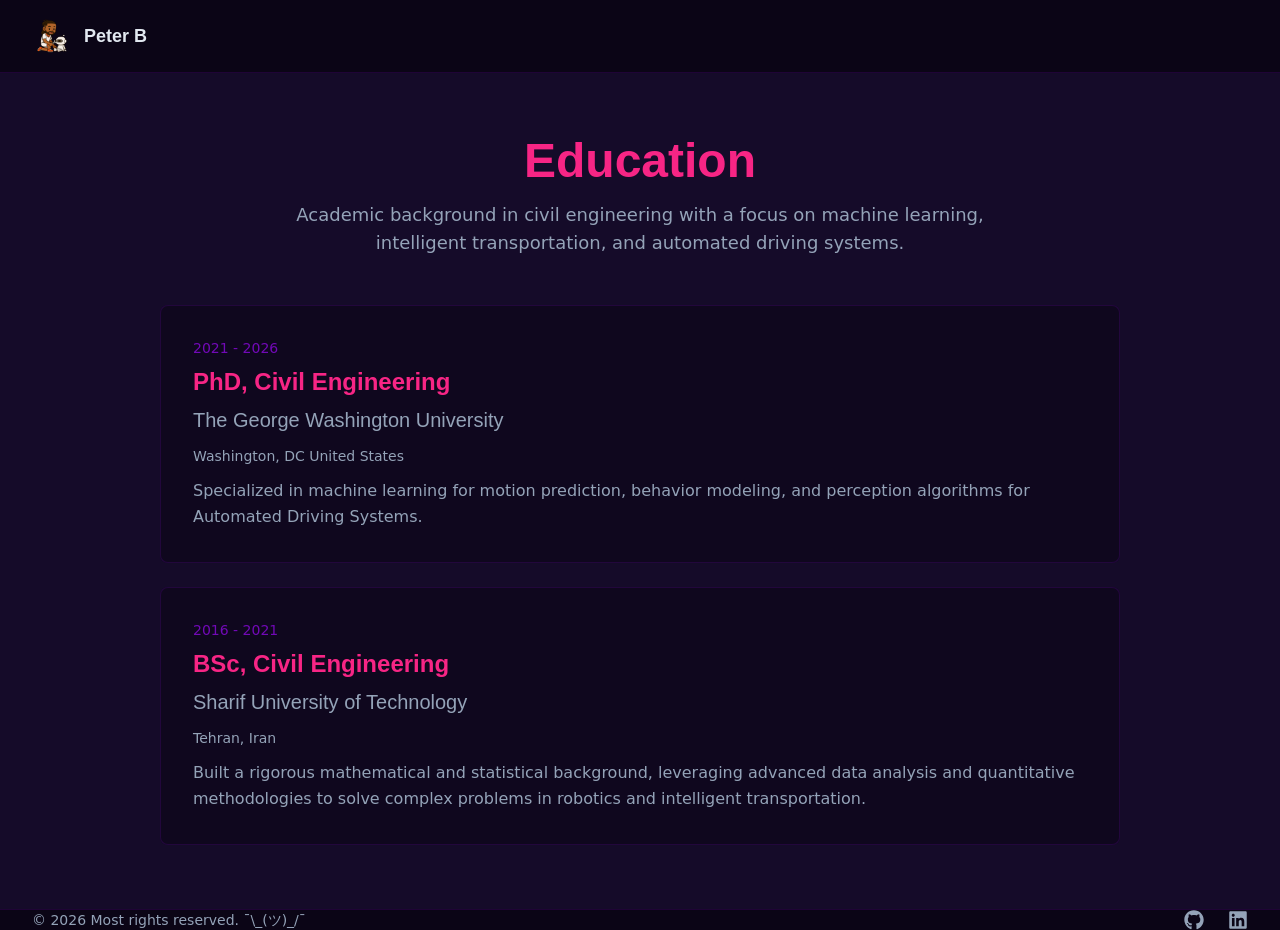
==== commit 63904d94: "AddEducation and Experience" ====
--- a/education/index.html
+++ b/education/index.html
@@ -3,7 +3,7 @@
 <head>
   <meta charset="UTF-8">
   <meta name="viewport" content="width=device-width, initial-scale=1.0">
-  <title>Education | Erwin Lejeune</title>
+  <title>Education | Peter B</title>
   <link rel="icon" type="image/gif" href="/assets/images/robot.gif">
   <link rel="stylesheet" href="/assets/index-8a6e519f.css">
 </head>
@@ -17,7 +17,7 @@
               <div class="h-10 aspect-square rounded-lg flex items-center justify-center transition-transform group-hover:scale-110 overflow-hidden">
                 <img src="/assets/images/robot.gif" alt="Robot logo" class="w-full h-full object-contain">
               </div>
-              <span class="font-space-grotesk font-bold text-lg text-ele-text">Erwin Lejeune</span>
+              <span class="font-space-grotesk font-bold text-lg text-ele-text">Peter B</span>
             </div>
           </a>
 
@@ -50,44 +50,28 @@
           <div class="text-center mb-12">
             <h1 class="text-4xl sm:text-5xl font-bold text-ele-pink mb-4">Education</h1>
             <p class="text-lg text-ele-text-light max-w-3xl mx-auto">
-              Academic background across electrical engineering, robotics, and embedded systems.
+              Academic background in civil engineering with a focus on machine learning, intelligent transportation, and automated driving systems.
             </p>
           </div>
 
           <div class="space-y-6">
             <article class="bg-ele-dark/50 backdrop-blur-sm rounded-lg border border-ele-purple/20 p-8 hover:border-ele-pink/20 transition-colors">
-              <p class="text-sm uppercase tracking-wide text-ele-purple mb-2">2019 - 2021</p>
-              <h2 class="text-2xl font-bold text-ele-pink mb-2">Master of Science in Control and Robotics</h2>
-              <h3 class="text-xl text-ele-text-light mb-3">Ecole Centrale de Nantes</h3>
+              <p class="text-sm uppercase tracking-wide text-ele-purple mb-2">2021 - 2026</p>
+              <h2 class="text-2xl font-bold text-ele-pink mb-2">PhD, Civil Engineering</h2>
+              <h3 class="text-xl text-ele-text-light mb-3">The George Washington University</h3>
+              <p class="text-ele-text-light text-sm mb-3">Washington, DC United States</p>
               <p class="text-ele-text-light leading-relaxed">
-                Focused on control systems and robotics with an emphasis on embedded real-time systems.
+                Specialized in machine learning for motion prediction, behavior modeling, and perception algorithms for Automated Driving Systems.
               </p>
             </article>
 
             <article class="bg-ele-dark/50 backdrop-blur-sm rounded-lg border border-ele-purple/20 p-8 hover:border-ele-pink/20 transition-colors">
-              <p class="text-sm uppercase tracking-wide text-ele-purple mb-2">2018 - 2019</p>
-              <h2 class="text-2xl font-bold text-ele-pink mb-2">Master of Science in Robotics and Embedded Systems</h2>
-              <h3 class="text-xl text-ele-text-light mb-3">Bordeaux Ynov Campus</h3>
+              <p class="text-sm uppercase tracking-wide text-ele-purple mb-2">2016 - 2021</p>
+              <h2 class="text-2xl font-bold text-ele-pink mb-2">BSc, Civil Engineering</h2>
+              <h3 class="text-xl text-ele-text-light mb-3">Sharif University of Technology</h3>
+              <p class="text-ele-text-light text-sm mb-3">Tehran, Iran</p>
               <p class="text-ele-text-light leading-relaxed">
-                Specialized in embedded software engineering and robotics-focused system development.
-              </p>
-            </article>
-
-            <article class="bg-ele-dark/50 backdrop-blur-sm rounded-lg border border-ele-purple/20 p-8 hover:border-ele-pink/20 transition-colors">
-              <p class="text-sm uppercase tracking-wide text-ele-purple mb-2">2015 - 2018</p>
-              <h2 class="text-2xl font-bold text-ele-pink mb-2">Bachelor of Science in Electrical, Electronics and Communications Engineering</h2>
-              <h3 class="text-xl text-ele-text-light mb-3">Universite de Nantes</h3>
-              <p class="text-ele-text-light leading-relaxed">
-                Built a foundation in electrical engineering with a specialization in computer engineering.
-              </p>
-            </article>
-
-            <article class="bg-ele-dark/50 backdrop-blur-sm rounded-lg border border-ele-purple/20 p-8 hover:border-ele-pink/20 transition-colors">
-              <p class="text-sm uppercase tracking-wide text-ele-purple mb-2">Additional Training</p>
-              <h2 class="text-2xl font-bold text-ele-pink mb-2">Summer School in Robotics</h2>
-              <h3 class="text-xl text-ele-text-light mb-3">Universidade de Coimbra</h3>
-              <p class="text-ele-text-light leading-relaxed">
-                Supplementary robotics training with an emphasis on practical systems and research exposure.
+                Built a rigorous mathematical and statistical background, leveraging advanced data analysis and quantitative methodologies to solve complex problems in robotics and intelligent transportation.
               </p>
             </article>
           </div>
@@ -97,14 +81,14 @@
 
     <footer class="bg-ele-dark/90 backdrop-blur-sm border-t border-ele-purple/20">
       <div class="max-w-7xl mx-auto px-4 sm:px-6 lg:px-8 py-6 flex flex-col sm:flex-row items-center justify-between gap-4">
-        <div class="text-ele-text-light text-sm text-center sm:text-left">© 2026 Erwin Lejeune. All rights reserved.</div>
+        <div class="text-ele-text-light text-sm text-center sm:text-left">© 2026 Most rights reserved. ¯\_(ツ)_/¯</div>
         <div class="flex items-center space-x-6">
-          <a href="https://github.com/Guilyx" target="_blank" rel="noopener noreferrer" class="text-ele-text-light hover:text-ele-pink transition-colors" aria-label="GitHub">
+          <a href="https://github.com/xPEDRAMx" target="_blank" rel="noopener noreferrer" class="text-ele-text-light hover:text-ele-pink transition-colors" aria-label="GitHub">
             <svg stroke="currentColor" fill="currentColor" stroke-width="0" viewBox="0 0 496 512" class="w-5 h-5" height="1em" width="1em" xmlns="http://www.w3.org/2000/svg">
               <path d="M165.9 397.4c0 2-2.3 3.6-5.2 3.6-3.3.3-5.6-1.3-5.6-3.6 0-2 2.3-3.6 5.2-3.6 3-.3 5.6 1.3 5.6 3.6zm-31.1-4.5c-.7 2 1.3 4.3 4.3 4.9 2.6 1 5.6 0 6.2-2s-1.3-4.3-4.3-5.2c-2.6-.7-5.5.3-6.2 2.3zm44.2-1.7c-2.9.7-4.9 2.6-4.6 4.9.3 2 2.9 3.3 5.9 2.6 2.9-.7 4.9-2.6 4.6-4.6-.3-1.9-3-3.2-5.9-2.9zM244.8 8C106.1 8 0 113.3 0 252c0 110.9 69.8 205.8 169.5 239.2 12.8 2.3 17.3-5.6 17.3-12.1 0-6.2-.3-40.4-.3-61.4 0 0-70 15-84.7-29.8 0 0-11.4-29.1-27.8-36.6 0 0-22.9-15.7 1.6-15.4 0 0 24.9 2 38.6 25.8 21.9 38.6 58.6 27.5 72.9 20.9 2.3-16 8.8-27.1 16-33.7-55.9-6.2-112.3-14.3-112.3-110.5 0-27.5 7.6-41.3 23.6-58.9-2.6-6.5-11.1-33.3 2.6-67.9 20.9-6.5 69 27 69 27 20-5.6 41.5-8.5 62.8-8.5s42.8 2.9 62.8 8.5c0 0 48.1-33.6 69-27 13.7 34.7 5.2 61.4 2.6 67.9 16 17.7 25.8 31.5 25.8 58.9 0 96.5-58.9 104.2-114.8 110.5 9.2 7.9 17 22.9 17 46.4 0 33.7-.3 75.4-.3 83.6 0 6.5 4.6 14.4 17.3 12.1C428.2 457.8 496 362.9 496 252 496 113.3 383.5 8 244.8 8z"></path>
             </svg>
           </a>
-          <a href="https://www.linkedin.com/in/erwinlejeune-lkn/" target="_blank" rel="noopener noreferrer" class="text-ele-text-light hover:text-ele-pink transition-colors" aria-label="LinkedIn">
+          <a href="https://www.linkedin.com/in/pedrambeigi/" target="_blank" rel="noopener noreferrer" class="text-ele-text-light hover:text-ele-pink transition-colors" aria-label="LinkedIn">
             <svg stroke="currentColor" fill="currentColor" stroke-width="0" viewBox="0 0 448 512" class="w-5 h-5" height="1em" width="1em" xmlns="http://www.w3.org/2000/svg">
               <path d="M416 32H31.9C14.3 32 0 46.5 0 64.3v383.4C0 465.5 14.3 480 31.9 480H416c17.6 0 32-14.5 32-32.3V64.3c0-17.8-14.4-32.3-32-32.3zM135.4 416H69V202.2h66.5V416zm-33.2-243c-21.3 0-38.5-17.3-38.5-38.5S80.9 96 102.2 96c21.2 0 38.5 17.3 38.5 38.5 0 21.3-17.2 38.5-38.5 38.5zm282.1 243h-66.4V312c0-24.8-.5-56.7-34.5-56.7-34.6 0-39.9 27-39.9 54.9V416h-66.4V202.2h63.7v29.2h.9c8.9-16.8 30.6-34.5 62.9-34.5 67.2 0 79.7 44.3 79.7 101.9V416z"></path>
             </svg>
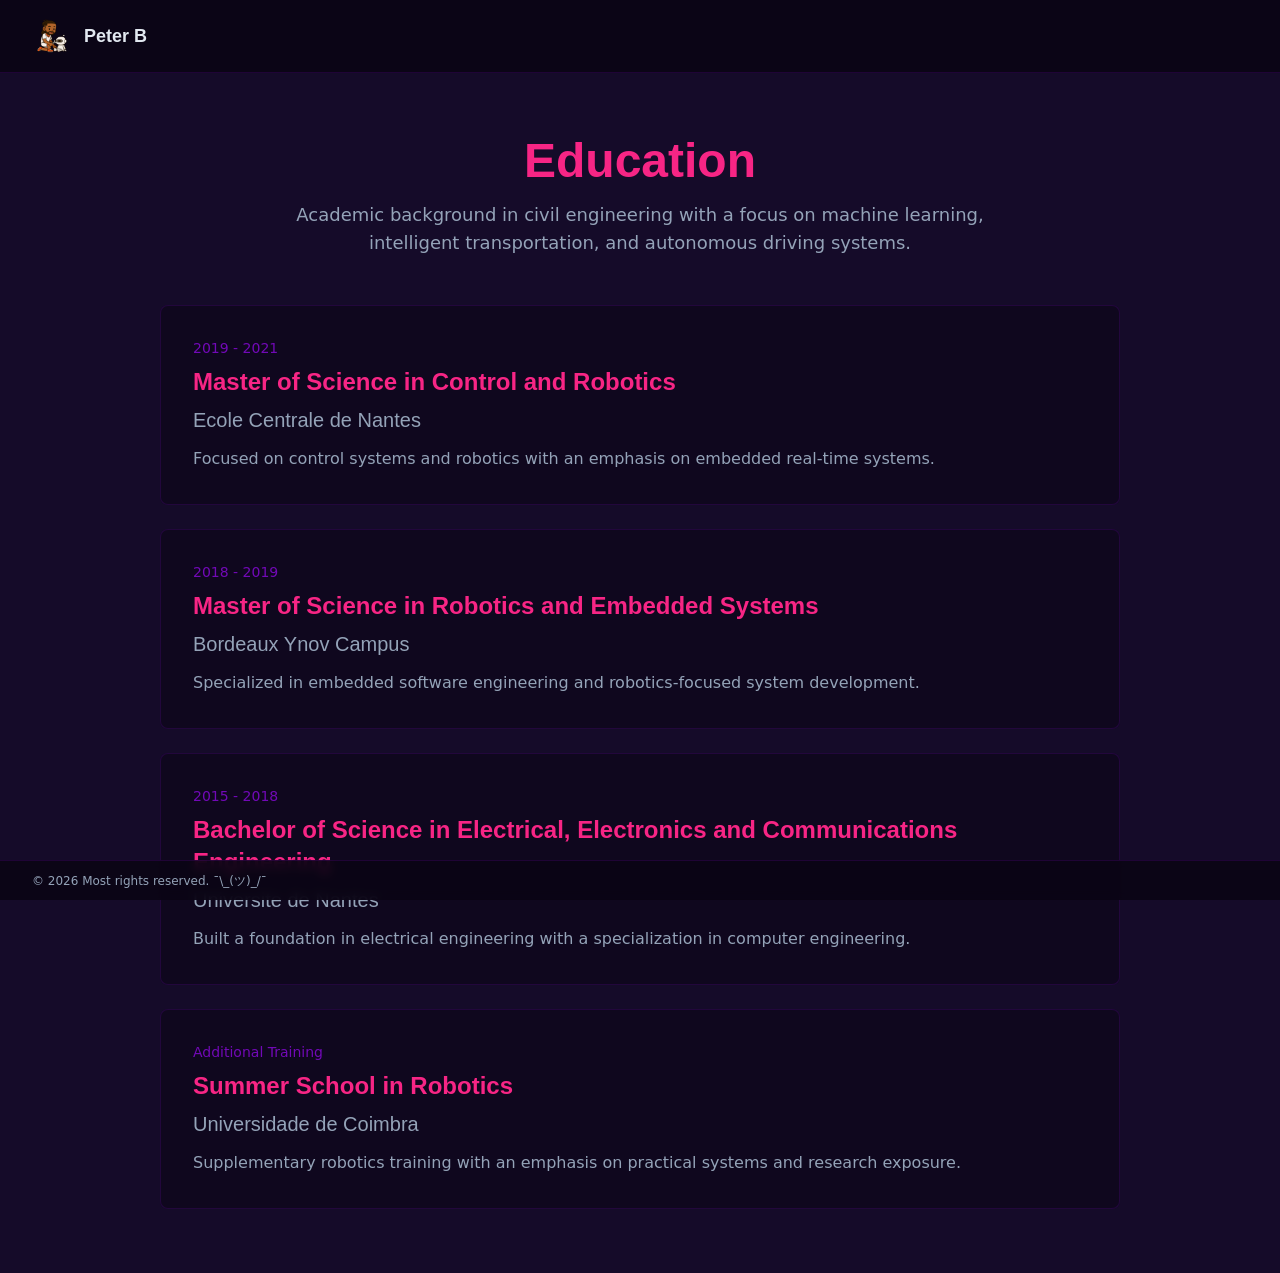
==== commit 63341644: "Add Publications" ====
--- a/education/index.html
+++ b/education/index.html
@@ -50,28 +50,44 @@
           <div class="text-center mb-12">
             <h1 class="text-4xl sm:text-5xl font-bold text-ele-pink mb-4">Education</h1>
             <p class="text-lg text-ele-text-light max-w-3xl mx-auto">
-              Academic background in civil engineering with a focus on machine learning, intelligent transportation, and automated driving systems.
+              Academic background in civil engineering with a focus on machine learning, intelligent transportation, and autonomous driving systems.
             </p>
           </div>
 
           <div class="space-y-6">
             <article class="bg-ele-dark/50 backdrop-blur-sm rounded-lg border border-ele-purple/20 p-8 hover:border-ele-pink/20 transition-colors">
-              <p class="text-sm uppercase tracking-wide text-ele-purple mb-2">2021 - 2026</p>
-              <h2 class="text-2xl font-bold text-ele-pink mb-2">PhD, Civil Engineering</h2>
-              <h3 class="text-xl text-ele-text-light mb-3">The George Washington University</h3>
-              <p class="text-ele-text-light text-sm mb-3">Washington, DC United States</p>
+              <p class="text-sm uppercase tracking-wide text-ele-purple mb-2">2019 - 2021</p>
+              <h2 class="text-2xl font-bold text-ele-pink mb-2">Master of Science in Control and Robotics</h2>
+              <h3 class="text-xl text-ele-text-light mb-3">Ecole Centrale de Nantes</h3>
               <p class="text-ele-text-light leading-relaxed">
-                Specialized in machine learning for motion prediction, behavior modeling, and perception algorithms for Automated Driving Systems.
+                Focused on control systems and robotics with an emphasis on embedded real-time systems.
               </p>
             </article>
 
             <article class="bg-ele-dark/50 backdrop-blur-sm rounded-lg border border-ele-purple/20 p-8 hover:border-ele-pink/20 transition-colors">
-              <p class="text-sm uppercase tracking-wide text-ele-purple mb-2">2016 - 2021</p>
-              <h2 class="text-2xl font-bold text-ele-pink mb-2">BSc, Civil Engineering</h2>
-              <h3 class="text-xl text-ele-text-light mb-3">Sharif University of Technology</h3>
-              <p class="text-ele-text-light text-sm mb-3">Tehran, Iran</p>
+              <p class="text-sm uppercase tracking-wide text-ele-purple mb-2">2018 - 2019</p>
+              <h2 class="text-2xl font-bold text-ele-pink mb-2">Master of Science in Robotics and Embedded Systems</h2>
+              <h3 class="text-xl text-ele-text-light mb-3">Bordeaux Ynov Campus</h3>
               <p class="text-ele-text-light leading-relaxed">
-                Built a rigorous mathematical and statistical background, leveraging advanced data analysis and quantitative methodologies to solve complex problems in robotics and intelligent transportation.
+                Specialized in embedded software engineering and robotics-focused system development.
+              </p>
+            </article>
+
+            <article class="bg-ele-dark/50 backdrop-blur-sm rounded-lg border border-ele-purple/20 p-8 hover:border-ele-pink/20 transition-colors">
+              <p class="text-sm uppercase tracking-wide text-ele-purple mb-2">2015 - 2018</p>
+              <h2 class="text-2xl font-bold text-ele-pink mb-2">Bachelor of Science in Electrical, Electronics and Communications Engineering</h2>
+              <h3 class="text-xl text-ele-text-light mb-3">Universite de Nantes</h3>
+              <p class="text-ele-text-light leading-relaxed">
+                Built a foundation in electrical engineering with a specialization in computer engineering.
+              </p>
+            </article>
+
+            <article class="bg-ele-dark/50 backdrop-blur-sm rounded-lg border border-ele-purple/20 p-8 hover:border-ele-pink/20 transition-colors">
+              <p class="text-sm uppercase tracking-wide text-ele-purple mb-2">Additional Training</p>
+              <h2 class="text-2xl font-bold text-ele-pink mb-2">Summer School in Robotics</h2>
+              <h3 class="text-xl text-ele-text-light mb-3">Universidade de Coimbra</h3>
+              <p class="text-ele-text-light leading-relaxed">
+                Supplementary robotics training with an emphasis on practical systems and research exposure.
               </p>
             </article>
           </div>
@@ -79,21 +95,9 @@
       </section>
     </main>
 
-    <footer class="bg-ele-dark/90 backdrop-blur-sm border-t border-ele-purple/20">
-      <div class="max-w-7xl mx-auto px-4 sm:px-6 lg:px-8 py-6 flex flex-col sm:flex-row items-center justify-between gap-4">
-        <div class="text-ele-text-light text-sm text-center sm:text-left">© 2026 Most rights reserved. ¯\_(ツ)_/¯</div>
-        <div class="flex items-center space-x-6">
-          <a href="https://github.com/xPEDRAMx" target="_blank" rel="noopener noreferrer" class="text-ele-text-light hover:text-ele-pink transition-colors" aria-label="GitHub">
-            <svg stroke="currentColor" fill="currentColor" stroke-width="0" viewBox="0 0 496 512" class="w-5 h-5" height="1em" width="1em" xmlns="http://www.w3.org/2000/svg">
-              <path d="M165.9 397.4c0 2-2.3 3.6-5.2 3.6-3.3.3-5.6-1.3-5.6-3.6 0-2 2.3-3.6 5.2-3.6 3-.3 5.6 1.3 5.6 3.6zm-31.1-4.5c-.7 2 1.3 4.3 4.3 4.9 2.6 1 5.6 0 6.2-2s-1.3-4.3-4.3-5.2c-2.6-.7-5.5.3-6.2 2.3zm44.2-1.7c-2.9.7-4.9 2.6-4.6 4.9.3 2 2.9 3.3 5.9 2.6 2.9-.7 4.9-2.6 4.6-4.6-.3-1.9-3-3.2-5.9-2.9zM244.8 8C106.1 8 0 113.3 0 252c0 110.9 69.8 205.8 169.5 239.2 12.8 2.3 17.3-5.6 17.3-12.1 0-6.2-.3-40.4-.3-61.4 0 0-70 15-84.7-29.8 0 0-11.4-29.1-27.8-36.6 0 0-22.9-15.7 1.6-15.4 0 0 24.9 2 38.6 25.8 21.9 38.6 58.6 27.5 72.9 20.9 2.3-16 8.8-27.1 16-33.7-55.9-6.2-112.3-14.3-112.3-110.5 0-27.5 7.6-41.3 23.6-58.9-2.6-6.5-11.1-33.3 2.6-67.9 20.9-6.5 69 27 69 27 20-5.6 41.5-8.5 62.8-8.5s42.8 2.9 62.8 8.5c0 0 48.1-33.6 69-27 13.7 34.7 5.2 61.4 2.6 67.9 16 17.7 25.8 31.5 25.8 58.9 0 96.5-58.9 104.2-114.8 110.5 9.2 7.9 17 22.9 17 46.4 0 33.7-.3 75.4-.3 83.6 0 6.5 4.6 14.4 17.3 12.1C428.2 457.8 496 362.9 496 252 496 113.3 383.5 8 244.8 8z"></path>
-            </svg>
-          </a>
-          <a href="https://www.linkedin.com/in/pedrambeigi/" target="_blank" rel="noopener noreferrer" class="text-ele-text-light hover:text-ele-pink transition-colors" aria-label="LinkedIn">
-            <svg stroke="currentColor" fill="currentColor" stroke-width="0" viewBox="0 0 448 512" class="w-5 h-5" height="1em" width="1em" xmlns="http://www.w3.org/2000/svg">
-              <path d="M416 32H31.9C14.3 32 0 46.5 0 64.3v383.4C0 465.5 14.3 480 31.9 480H416c17.6 0 32-14.5 32-32.3V64.3c0-17.8-14.4-32.3-32-32.3zM135.4 416H69V202.2h66.5V416zm-33.2-243c-21.3 0-38.5-17.3-38.5-38.5S80.9 96 102.2 96c21.2 0 38.5 17.3 38.5 38.5 0 21.3-17.2 38.5-38.5 38.5zm282.1 243h-66.4V312c0-24.8-.5-56.7-34.5-56.7-34.6 0-39.9 27-39.9 54.9V416h-66.4V202.2h63.7v29.2h.9c8.9-16.8 30.6-34.5 62.9-34.5 67.2 0 79.7 44.3 79.7 101.9V416z"></path>
-            </svg>
-          </a>
-        </div>
+    <footer class="h-10 bg-ele-dark/90 backdrop-blur-sm border-t border-ele-purple/20 fixed bottom-0 left-0 right-0 z-50">
+      <div class="max-w-7xl mx-auto h-full px-4 sm:px-6 lg:px-8 flex items-center">
+        <div class="text-ele-text-light text-xs">© 2026 Most rights reserved. ¯\_(ツ)_/¯</div>
       </div>
     </footer>
   </div>
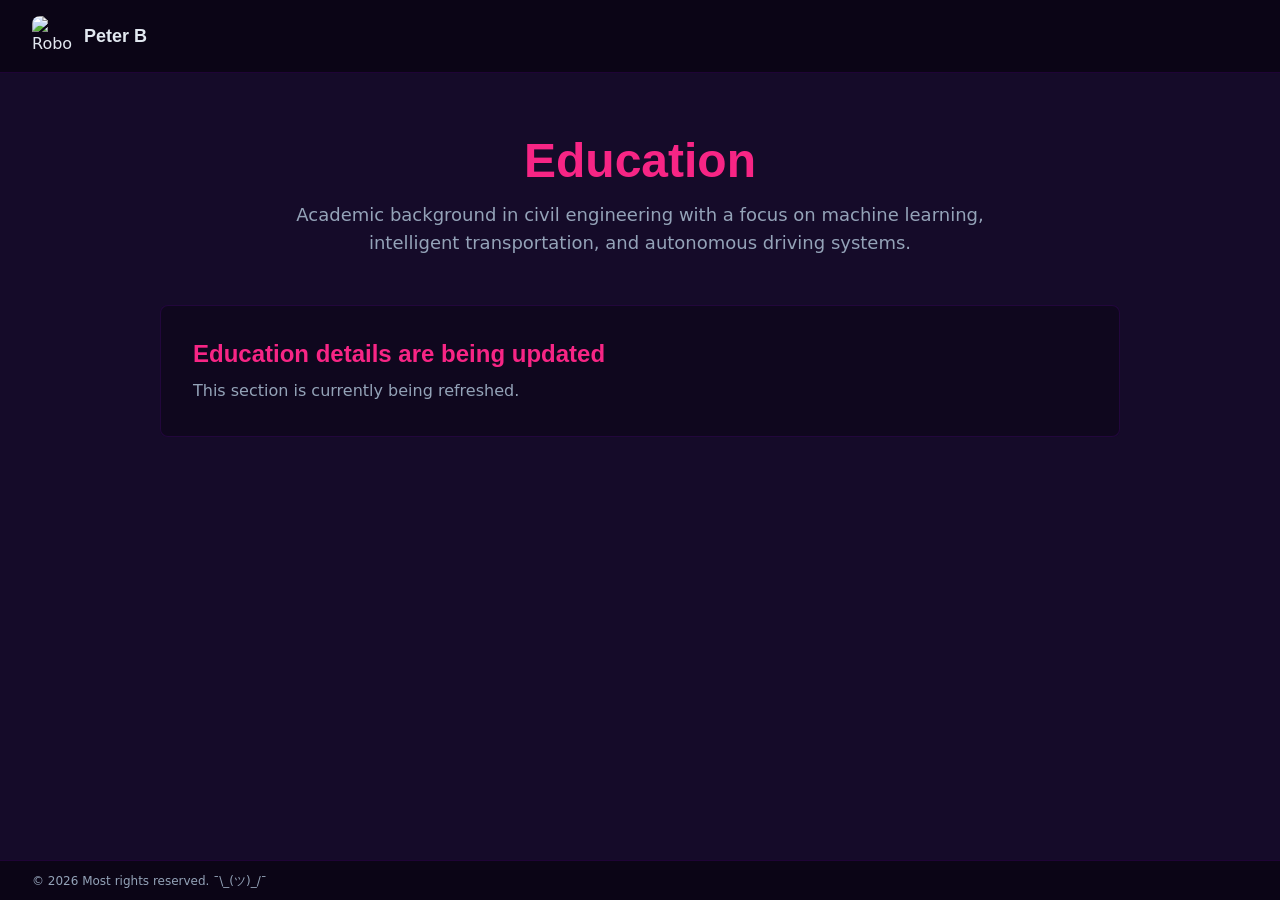
==== commit e99e3d26: "Adding the links" ====
--- a/education/index.html
+++ b/education/index.html
@@ -56,38 +56,9 @@
 
           <div class="space-y-6">
             <article class="bg-ele-dark/50 backdrop-blur-sm rounded-lg border border-ele-purple/20 p-8 hover:border-ele-pink/20 transition-colors">
-              <p class="text-sm uppercase tracking-wide text-ele-purple mb-2">2019 - 2021</p>
-              <h2 class="text-2xl font-bold text-ele-pink mb-2">Master of Science in Control and Robotics</h2>
-              <h3 class="text-xl text-ele-text-light mb-3">Ecole Centrale de Nantes</h3>
+              <h2 class="text-2xl font-bold text-ele-pink mb-2">Education details are being updated</h2>
               <p class="text-ele-text-light leading-relaxed">
-                Focused on control systems and robotics with an emphasis on embedded real-time systems.
-              </p>
-            </article>
-
-            <article class="bg-ele-dark/50 backdrop-blur-sm rounded-lg border border-ele-purple/20 p-8 hover:border-ele-pink/20 transition-colors">
-              <p class="text-sm uppercase tracking-wide text-ele-purple mb-2">2018 - 2019</p>
-              <h2 class="text-2xl font-bold text-ele-pink mb-2">Master of Science in Robotics and Embedded Systems</h2>
-              <h3 class="text-xl text-ele-text-light mb-3">Bordeaux Ynov Campus</h3>
-              <p class="text-ele-text-light leading-relaxed">
-                Specialized in embedded software engineering and robotics-focused system development.
-              </p>
-            </article>
-
-            <article class="bg-ele-dark/50 backdrop-blur-sm rounded-lg border border-ele-purple/20 p-8 hover:border-ele-pink/20 transition-colors">
-              <p class="text-sm uppercase tracking-wide text-ele-purple mb-2">2015 - 2018</p>
-              <h2 class="text-2xl font-bold text-ele-pink mb-2">Bachelor of Science in Electrical, Electronics and Communications Engineering</h2>
-              <h3 class="text-xl text-ele-text-light mb-3">Universite de Nantes</h3>
-              <p class="text-ele-text-light leading-relaxed">
-                Built a foundation in electrical engineering with a specialization in computer engineering.
-              </p>
-            </article>
-
-            <article class="bg-ele-dark/50 backdrop-blur-sm rounded-lg border border-ele-purple/20 p-8 hover:border-ele-pink/20 transition-colors">
-              <p class="text-sm uppercase tracking-wide text-ele-purple mb-2">Additional Training</p>
-              <h2 class="text-2xl font-bold text-ele-pink mb-2">Summer School in Robotics</h2>
-              <h3 class="text-xl text-ele-text-light mb-3">Universidade de Coimbra</h3>
-              <p class="text-ele-text-light leading-relaxed">
-                Supplementary robotics training with an emphasis on practical systems and research exposure.
+                This section is currently being refreshed.
               </p>
             </article>
           </div>
--- a/assets/index-8a6e519f.css
+++ b/assets/index-8a6e519f.css
@@ -1 +1,132 @@
 *,:before,:after{--tw-border-spacing-x: 0;--tw-border-spacing-y: 0;--tw-translate-x: 0;--tw-translate-y: 0;--tw-rotate: 0;--tw-skew-x: 0;--tw-skew-y: 0;--tw-scale-x: 1;--tw-scale-y: 1;--tw-pan-x: ;--tw-pan-y: ;--tw-pinch-zoom: ;--tw-scroll-snap-strictness: proximity;--tw-gradient-from-position: ;--tw-gradient-via-position: ;--tw-gradient-to-position: ;--tw-ordinal: ;--tw-slashed-zero: ;--tw-numeric-figure: ;--tw-numeric-spacing: ;--tw-numeric-fraction: ;--tw-ring-inset: ;--tw-ring-offset-width: 0px;--tw-ring-offset-color: #fff;--tw-ring-color: rgb(59 130 246 / .5);--tw-ring-offset-shadow: 0 0 #0000;--tw-ring-shadow: 0 0 #0000;--tw-shadow: 0 0 #0000;--tw-shadow-colored: 0 0 #0000;--tw-blur: ;--tw-brightness: ;--tw-contrast: ;--tw-grayscale: ;--tw-hue-rotate: ;--tw-invert: ;--tw-saturate: ;--tw-sepia: ;--tw-drop-shadow: ;--tw-backdrop-blur: ;--tw-backdrop-brightness: ;--tw-backdrop-contrast: ;--tw-backdrop-grayscale: ;--tw-backdrop-hue-rotate: ;--tw-backdrop-invert: ;--tw-backdrop-opacity: ;--tw-backdrop-saturate: ;--tw-backdrop-sepia: ;--tw-contain-size: ;--tw-contain-layout: ;--tw-contain-paint: ;--tw-contain-style: }::backdrop{--tw-border-spacing-x: 0;--tw-border-spacing-y: 0;--tw-translate-x: 0;--tw-translate-y: 0;--tw-rotate: 0;--tw-skew-x: 0;--tw-skew-y: 0;--tw-scale-x: 1;--tw-scale-y: 1;--tw-pan-x: ;--tw-pan-y: ;--tw-pinch-zoom: ;--tw-scroll-snap-strictness: proximity;--tw-gradient-from-position: ;--tw-gradient-via-position: ;--tw-gradient-to-position: ;--tw-ordinal: ;--tw-slashed-zero: ;--tw-numeric-figure: ;--tw-numeric-spacing: ;--tw-numeric-fraction: ;--tw-ring-inset: ;--tw-ring-offset-width: 0px;--tw-ring-offset-color: #fff;--tw-ring-color: rgb(59 130 246 / .5);--tw-ring-offset-shadow: 0 0 #0000;--tw-ring-shadow: 0 0 #0000;--tw-shadow: 0 0 #0000;--tw-shadow-colored: 0 0 #0000;--tw-blur: ;--tw-brightness: ;--tw-contrast: ;--tw-grayscale: ;--tw-hue-rotate: ;--tw-invert: ;--tw-saturate: ;--tw-sepia: ;--tw-drop-shadow: ;--tw-backdrop-blur: ;--tw-backdrop-brightness: ;--tw-backdrop-contrast: ;--tw-backdrop-grayscale: ;--tw-backdrop-hue-rotate: ;--tw-backdrop-invert: ;--tw-backdrop-opacity: ;--tw-backdrop-saturate: ;--tw-backdrop-sepia: ;--tw-contain-size: ;--tw-contain-layout: ;--tw-contain-paint: ;--tw-contain-style: }*,:before,:after{box-sizing:border-box;border-width:0;border-style:solid;border-color:#e5e7eb}:before,:after{--tw-content: ""}html,:host{line-height:1.5;-webkit-text-size-adjust:100%;-moz-tab-size:4;-o-tab-size:4;tab-size:4;font-family:ui-sans-serif,system-ui,sans-serif,"Apple Color Emoji","Segoe UI Emoji",Segoe UI Symbol,"Noto Color Emoji";font-feature-settings:normal;font-variation-settings:normal;-webkit-tap-highlight-color:transparent}body{margin:0;line-height:inherit}hr{height:0;color:inherit;border-top-width:1px}abbr:where([title]){-webkit-text-decoration:underline dotted;text-decoration:underline dotted}h1,h2,h3,h4,h5,h6{font-size:inherit;font-weight:inherit}a{color:inherit;text-decoration:inherit}b,strong{font-weight:bolder}code,kbd,samp,pre{font-family:ui-monospace,SFMono-Regular,Menlo,Monaco,Consolas,Liberation Mono,Courier New,monospace;font-feature-settings:normal;font-variation-settings:normal;font-size:1em}small{font-size:80%}sub,sup{font-size:75%;line-height:0;position:relative;vertical-align:baseline}sub{bottom:-.25em}sup{top:-.5em}table{text-indent:0;border-color:inherit;border-collapse:collapse}button,input,optgroup,select,textarea{font-family:inherit;font-feature-settings:inherit;font-variation-settings:inherit;font-size:100%;font-weight:inherit;line-height:inherit;letter-spacing:inherit;color:inherit;margin:0;padding:0}button,select{text-transform:none}button,input:where([type=button]),input:where([type=reset]),input:where([type=submit]){-webkit-appearance:button;background-color:transparent;background-image:none}:-moz-focusring{outline:auto}:-moz-ui-invalid{box-shadow:none}progress{vertical-align:baseline}::-webkit-inner-spin-button,::-webkit-outer-spin-button{height:auto}[type=search]{-webkit-appearance:textfield;outline-offset:-2px}::-webkit-search-decoration{-webkit-appearance:none}::-webkit-file-upload-button{-webkit-appearance:button;font:inherit}summary{display:list-item}blockquote,dl,dd,h1,h2,h3,h4,h5,h6,hr,figure,p,pre{margin:0}fieldset{margin:0;padding:0}legend{padding:0}ol,ul,menu{list-style:none;margin:0;padding:0}dialog{padding:0}textarea{resize:vertical}input::-moz-placeholder,textarea::-moz-placeholder{opacity:1;color:#9ca3af}input::placeholder,textarea::placeholder{opacity:1;color:#9ca3af}button,[role=button]{cursor:pointer}:disabled{cursor:default}img,svg,video,canvas,audio,iframe,embed,object{display:block;vertical-align:middle}img,video{max-width:100%;height:auto}[hidden]:where(:not([hidden=until-found])){display:none}html{font-family:Inter,system-ui,sans-serif;--tw-bg-opacity: 1;background-color:rgb(10 5 20 / var(--tw-bg-opacity, 1));--tw-text-opacity: 1;color:rgb(226 232 240 / var(--tw-text-opacity, 1))}h1,h2,h3,h4,h5,h6{font-family:Space Grotesk,sans-serif}::-webkit-scrollbar{width:10px}::-webkit-scrollbar-track{--tw-bg-opacity: 1;background-color:rgb(10 5 20 / var(--tw-bg-opacity, 1))}::-webkit-scrollbar-thumb{border-radius:9999px;background-color:#7209b74d;-webkit-transition-property:color,background-color,border-color,text-decoration-color,fill,stroke;transition-property:color,background-color,border-color,text-decoration-color,fill,stroke;transition-timing-function:cubic-bezier(.4,0,.2,1);transition-duration:.15s}::-webkit-scrollbar-thumb:hover{background-color:#f725854d}.container{width:100%}@media (min-width: 640px){.container{max-width:640px}}@media (min-width: 768px){.container{max-width:768px}}@media (min-width: 1024px){.container{max-width:1024px}}@media (min-width: 1280px){.container{max-width:1280px}}@media (min-width: 1536px){.container{max-width:1536px}}.prose{color:var(--tw-prose-body);max-width:65ch}.prose :where(p):not(:where([class~=not-prose],[class~=not-prose] *)){margin-top:1.25em;margin-bottom:1.25em}.prose :where([class~=lead]):not(:where([class~=not-prose],[class~=not-prose] *)){color:var(--tw-prose-lead);font-size:1.25em;line-height:1.6;margin-top:1.2em;margin-bottom:1.2em}.prose :where(a):not(:where([class~=not-prose],[class~=not-prose] *)){color:var(--tw-prose-links);text-decoration:underline;font-weight:500}.prose :where(strong):not(:where([class~=not-prose],[class~=not-prose] *)){color:var(--tw-prose-bold);font-weight:600}.prose :where(a strong):not(:where([class~=not-prose],[class~=not-prose] *)){color:inherit}.prose :where(blockquote strong):not(:where([class~=not-prose],[class~=not-prose] *)){color:inherit}.prose :where(thead th strong):not(:where([class~=not-prose],[class~=not-prose] *)){color:inherit}.prose :where(ol):not(:where([class~=not-prose],[class~=not-prose] *)){list-style-type:decimal;margin-top:1.25em;margin-bottom:1.25em;padding-inline-start:1.625em}.prose :where(ol[type=A]):not(:where([class~=not-prose],[class~=not-prose] *)){list-style-type:upper-alpha}.prose :where(ol[type=a]):not(:where([class~=not-prose],[class~=not-prose] *)){list-style-type:lower-alpha}.prose :where(ol[type=A s]):not(:where([class~=not-prose],[class~=not-prose] *)){list-style-type:upper-alpha}.prose :where(ol[type=a s]):not(:where([class~=not-prose],[class~=not-prose] *)){list-style-type:lower-alpha}.prose :where(ol[type=I]):not(:where([class~=not-prose],[class~=not-prose] *)){list-style-type:upper-roman}.prose :where(ol[type=i]):not(:where([class~=not-prose],[class~=not-prose] *)){list-style-type:lower-roman}.prose :where(ol[type=I s]):not(:where([class~=not-prose],[class~=not-prose] *)){list-style-type:upper-roman}.prose :where(ol[type=i s]):not(:where([class~=not-prose],[class~=not-prose] *)){list-style-type:lower-roman}.prose :where(ol[type="1"]):not(:where([class~=not-prose],[class~=not-prose] *)){list-style-type:decimal}.prose :where(ul):not(:where([class~=not-prose],[class~=not-prose] *)){list-style-type:disc;margin-top:1.25em;margin-bottom:1.25em;padding-inline-start:1.625em}.prose :where(ol>li):not(:where([class~=not-prose],[class~=not-prose] *))::marker{font-weight:400;color:var(--tw-prose-counters)}.prose :where(ul>li):not(:where([class~=not-prose],[class~=not-prose] *))::marker{color:var(--tw-prose-bullets)}.prose :where(dt):not(:where([class~=not-prose],[class~=not-prose] *)){color:var(--tw-prose-headings);font-weight:600;margin-top:1.25em}.prose :where(hr):not(:where([class~=not-prose],[class~=not-prose] *)){border-color:var(--tw-prose-hr);border-top-width:1px;margin-top:3em;margin-bottom:3em}.prose :where(blockquote):not(:where([class~=not-prose],[class~=not-prose] *)){font-weight:500;font-style:italic;color:var(--tw-prose-quotes);border-inline-start-width:.25rem;border-inline-start-color:var(--tw-prose-quote-borders);quotes:"“""”""‘""’";margin-top:1.6em;margin-bottom:1.6em;padding-inline-start:1em}.prose :where(blockquote p:first-of-type):not(:where([class~=not-prose],[class~=not-prose] *)):before{content:open-quote}.prose :where(blockquote p:last-of-type):not(:where([class~=not-prose],[class~=not-prose] *)):after{content:close-quote}.prose :where(h1):not(:where([class~=not-prose],[class~=not-prose] *)){color:var(--tw-prose-headings);font-weight:800;font-size:2.25em;margin-top:0;margin-bottom:.8888889em;line-height:1.1111111}.prose :where(h1 strong):not(:where([class~=not-prose],[class~=not-prose] *)){font-weight:900;color:inherit}.prose :where(h2):not(:where([class~=not-prose],[class~=not-prose] *)){color:var(--tw-prose-headings);font-weight:700;font-size:1.5em;margin-top:2em;margin-bottom:1em;line-height:1.3333333}.prose :where(h2 strong):not(:where([class~=not-prose],[class~=not-prose] *)){font-weight:800;color:inherit}.prose :where(h3):not(:where([class~=not-prose],[class~=not-prose] *)){color:var(--tw-prose-headings);font-weight:600;font-size:1.25em;margin-top:1.6em;margin-bottom:.6em;line-height:1.6}.prose :where(h3 strong):not(:where([class~=not-prose],[class~=not-prose] *)){font-weight:700;color:inherit}.prose :where(h4):not(:where([class~=not-prose],[class~=not-prose] *)){color:var(--tw-prose-headings);font-weight:600;margin-top:1.5em;margin-bottom:.5em;line-height:1.5}.prose :where(h4 strong):not(:where([class~=not-prose],[class~=not-prose] *)){font-weight:700;color:inherit}.prose :where(img):not(:where([class~=not-prose],[class~=not-prose] *)){margin-top:2em;margin-bottom:2em}.prose :where(picture):not(:where([class~=not-prose],[class~=not-prose] *)){display:block;margin-top:2em;margin-bottom:2em}.prose :where(video):not(:where([class~=not-prose],[class~=not-prose] *)){margin-top:2em;margin-bottom:2em}.prose :where(kbd):not(:where([class~=not-prose],[class~=not-prose] *)){font-weight:500;font-family:inherit;color:var(--tw-prose-kbd);box-shadow:0 0 0 1px var(--tw-prose-kbd-shadows),0 3px 0 var(--tw-prose-kbd-shadows);font-size:.875em;border-radius:.3125rem;padding-top:.1875em;padding-inline-end:.375em;padding-bottom:.1875em;padding-inline-start:.375em}.prose :where(code):not(:where([class~=not-prose],[class~=not-prose] *)){color:var(--tw-prose-code);font-weight:600;font-size:.875em}.prose :where(code):not(:where([class~=not-prose],[class~=not-prose] *)):before{content:"`"}.prose :where(code):not(:where([class~=not-prose],[class~=not-prose] *)):after{content:"`"}.prose :where(a code):not(:where([class~=not-prose],[class~=not-prose] *)){color:inherit}.prose :where(h1 code):not(:where([class~=not-prose],[class~=not-prose] *)){color:inherit}.prose :where(h2 code):not(:where([class~=not-prose],[class~=not-prose] *)){color:inherit;font-size:.875em}.prose :where(h3 code):not(:where([class~=not-prose],[class~=not-prose] *)){color:inherit;font-size:.9em}.prose :where(h4 code):not(:where([class~=not-prose],[class~=not-prose] *)){color:inherit}.prose :where(blockquote code):not(:where([class~=not-prose],[class~=not-prose] *)){color:inherit}.prose :where(thead th code):not(:where([class~=not-prose],[class~=not-prose] *)){color:inherit}.prose :where(pre):not(:where([class~=not-prose],[class~=not-prose] *)){color:var(--tw-prose-pre-code);background-color:var(--tw-prose-pre-bg);overflow-x:auto;font-weight:400;font-size:.875em;line-height:1.7142857;margin-top:1.7142857em;margin-bottom:1.7142857em;border-radius:.375rem;padding-top:.8571429em;padding-inline-end:1.1428571em;padding-bottom:.8571429em;padding-inline-start:1.1428571em}.prose :where(pre code):not(:where([class~=not-prose],[class~=not-prose] *)){background-color:transparent;border-width:0;border-radius:0;padding:0;font-weight:inherit;color:inherit;font-size:inherit;font-family:inherit;line-height:inherit}.prose :where(pre code):not(:where([class~=not-prose],[class~=not-prose] *)):before{content:none}.prose :where(pre code):not(:where([class~=not-prose],[class~=not-prose] *)):after{content:none}.prose :where(table):not(:where([class~=not-prose],[class~=not-prose] *)){width:100%;table-layout:auto;margin-top:2em;margin-bottom:2em;font-size:.875em;line-height:1.7142857}.prose :where(thead):not(:where([class~=not-prose],[class~=not-prose] *)){border-bottom-width:1px;border-bottom-color:var(--tw-prose-th-borders)}.prose :where(thead th):not(:where([class~=not-prose],[class~=not-prose] *)){color:var(--tw-prose-headings);font-weight:600;vertical-align:bottom;padding-inline-end:.5714286em;padding-bottom:.5714286em;padding-inline-start:.5714286em}.prose :where(tbody tr):not(:where([class~=not-prose],[class~=not-prose] *)){border-bottom-width:1px;border-bottom-color:var(--tw-prose-td-borders)}.prose :where(tbody tr:last-child):not(:where([class~=not-prose],[class~=not-prose] *)){border-bottom-width:0}.prose :where(tbody td):not(:where([class~=not-prose],[class~=not-prose] *)){vertical-align:baseline}.prose :where(tfoot):not(:where([class~=not-prose],[class~=not-prose] *)){border-top-width:1px;border-top-color:var(--tw-prose-th-borders)}.prose :where(tfoot td):not(:where([class~=not-prose],[class~=not-prose] *)){vertical-align:top}.prose :where(th,td):not(:where([class~=not-prose],[class~=not-prose] *)){text-align:start}.prose :where(figure>*):not(:where([class~=not-prose],[class~=not-prose] *)){margin-top:0;margin-bottom:0}.prose :where(figcaption):not(:where([class~=not-prose],[class~=not-prose] *)){color:var(--tw-prose-captions);font-size:.875em;line-height:1.4285714;margin-top:.8571429em}.prose{--tw-prose-body: #374151;--tw-prose-headings: #111827;--tw-prose-lead: #4b5563;--tw-prose-links: #111827;--tw-prose-bold: #111827;--tw-prose-counters: #6b7280;--tw-prose-bullets: #d1d5db;--tw-prose-hr: #e5e7eb;--tw-prose-quotes: #111827;--tw-prose-quote-borders: #e5e7eb;--tw-prose-captions: #6b7280;--tw-prose-kbd: #111827;--tw-prose-kbd-shadows: rgb(17 24 39 / 10%);--tw-prose-code: #111827;--tw-prose-pre-code: #e5e7eb;--tw-prose-pre-bg: #1f2937;--tw-prose-th-borders: #d1d5db;--tw-prose-td-borders: #e5e7eb;--tw-prose-invert-body: #d1d5db;--tw-prose-invert-headings: #fff;--tw-prose-invert-lead: #9ca3af;--tw-prose-invert-links: #fff;--tw-prose-invert-bold: #fff;--tw-prose-invert-counters: #9ca3af;--tw-prose-invert-bullets: #4b5563;--tw-prose-invert-hr: #374151;--tw-prose-invert-quotes: #f3f4f6;--tw-prose-invert-quote-borders: #374151;--tw-prose-invert-captions: #9ca3af;--tw-prose-invert-kbd: #fff;--tw-prose-invert-kbd-shadows: rgb(255 255 255 / 10%);--tw-prose-invert-code: #fff;--tw-prose-invert-pre-code: #d1d5db;--tw-prose-invert-pre-bg: rgb(0 0 0 / 50%);--tw-prose-invert-th-borders: #4b5563;--tw-prose-invert-td-borders: #374151;font-size:1rem;line-height:1.75}.prose :where(picture>img):not(:where([class~=not-prose],[class~=not-prose] *)){margin-top:0;margin-bottom:0}.prose :where(li):not(:where([class~=not-prose],[class~=not-prose] *)){margin-top:.5em;margin-bottom:.5em}.prose :where(ol>li):not(:where([class~=not-prose],[class~=not-prose] *)){padding-inline-start:.375em}.prose :where(ul>li):not(:where([class~=not-prose],[class~=not-prose] *)){padding-inline-start:.375em}.prose :where(.prose>ul>li p):not(:where([class~=not-prose],[class~=not-prose] *)){margin-top:.75em;margin-bottom:.75em}.prose :where(.prose>ul>li>p:first-child):not(:where([class~=not-prose],[class~=not-prose] *)){margin-top:1.25em}.prose :where(.prose>ul>li>p:last-child):not(:where([class~=not-prose],[class~=not-prose] *)){margin-bottom:1.25em}.prose :where(.prose>ol>li>p:first-child):not(:where([class~=not-prose],[class~=not-prose] *)){margin-top:1.25em}.prose :where(.prose>ol>li>p:last-child):not(:where([class~=not-prose],[class~=not-prose] *)){margin-bottom:1.25em}.prose :where(ul ul,ul ol,ol ul,ol ol):not(:where([class~=not-prose],[class~=not-prose] *)){margin-top:.75em;margin-bottom:.75em}.prose :where(dl):not(:where([class~=not-prose],[class~=not-prose] *)){margin-top:1.25em;margin-bottom:1.25em}.prose :where(dd):not(:where([class~=not-prose],[class~=not-prose] *)){margin-top:.5em;padding-inline-start:1.625em}.prose :where(hr+*):not(:where([class~=not-prose],[class~=not-prose] *)){margin-top:0}.prose :where(h2+*):not(:where([class~=not-prose],[class~=not-prose] *)){margin-top:0}.prose :where(h3+*):not(:where([class~=not-prose],[class~=not-prose] *)){margin-top:0}.prose :where(h4+*):not(:where([class~=not-prose],[class~=not-prose] *)){margin-top:0}.prose :where(thead th:first-child):not(:where([class~=not-prose],[class~=not-prose] *)){padding-inline-start:0}.prose :where(thead th:last-child):not(:where([class~=not-prose],[class~=not-prose] *)){padding-inline-end:0}.prose :where(tbody td,tfoot td):not(:where([class~=not-prose],[class~=not-prose] *)){padding-top:.5714286em;padding-inline-end:.5714286em;padding-bottom:.5714286em;padding-inline-start:.5714286em}.prose :where(tbody td:first-child,tfoot td:first-child):not(:where([class~=not-prose],[class~=not-prose] *)){padding-inline-start:0}.prose :where(tbody td:last-child,tfoot td:last-child):not(:where([class~=not-prose],[class~=not-prose] *)){padding-inline-end:0}.prose :where(figure):not(:where([class~=not-prose],[class~=not-prose] *)){margin-top:2em;margin-bottom:2em}.prose :where(.prose>:first-child):not(:where([class~=not-prose],[class~=not-prose] *)){margin-top:0}.prose :where(.prose>:last-child):not(:where([class~=not-prose],[class~=not-prose] *)){margin-bottom:0}.prose-lg{font-size:1.125rem;line-height:1.7777778}.prose-lg :where(p):not(:where([class~=not-prose],[class~=not-prose] *)){margin-top:1.3333333em;margin-bottom:1.3333333em}.prose-lg :where([class~=lead]):not(:where([class~=not-prose],[class~=not-prose] *)){font-size:1.2222222em;line-height:1.4545455;margin-top:1.0909091em;margin-bottom:1.0909091em}.prose-lg :where(blockquote):not(:where([class~=not-prose],[class~=not-prose] *)){margin-top:1.6666667em;margin-bottom:1.6666667em;padding-inline-start:1em}.prose-lg :where(h1):not(:where([class~=not-prose],[class~=not-prose] *)){font-size:2.6666667em;margin-top:0;margin-bottom:.8333333em;line-height:1}.prose-lg :where(h2):not(:where([class~=not-prose],[class~=not-prose] *)){font-size:1.6666667em;margin-top:1.8666667em;margin-bottom:1.0666667em;line-height:1.3333333}.prose-lg :where(h3):not(:where([class~=not-prose],[class~=not-prose] *)){font-size:1.3333333em;margin-top:1.6666667em;margin-bottom:.6666667em;line-height:1.5}.prose-lg :where(h4):not(:where([class~=not-prose],[class~=not-prose] *)){margin-top:1.7777778em;margin-bottom:.4444444em;line-height:1.5555556}.prose-lg :where(img):not(:where([class~=not-prose],[class~=not-prose] *)){margin-top:1.7777778em;margin-bottom:1.7777778em}.prose-lg :where(picture):not(:where([class~=not-prose],[class~=not-prose] *)){margin-top:1.7777778em;margin-bottom:1.7777778em}.prose-lg :where(picture>img):not(:where([class~=not-prose],[class~=not-prose] *)){margin-top:0;margin-bottom:0}.prose-lg :where(video):not(:where([class~=not-prose],[class~=not-prose] *)){margin-top:1.7777778em;margin-bottom:1.7777778em}.prose-lg :where(kbd):not(:where([class~=not-prose],[class~=not-prose] *)){font-size:.8888889em;border-radius:.3125rem;padding-top:.2222222em;padding-inline-end:.4444444em;padding-bottom:.2222222em;padding-inline-start:.4444444em}.prose-lg :where(code):not(:where([class~=not-prose],[class~=not-prose] *)){font-size:.8888889em}.prose-lg :where(h2 code):not(:where([class~=not-prose],[class~=not-prose] *)){font-size:.8666667em}.prose-lg :where(h3 code):not(:where([class~=not-prose],[class~=not-prose] *)){font-size:.875em}.prose-lg :where(pre):not(:where([class~=not-prose],[class~=not-prose] *)){font-size:.8888889em;line-height:1.75;margin-top:2em;margin-bottom:2em;border-radius:.375rem;padding-top:1em;padding-inline-end:1.5em;padding-bottom:1em;padding-inline-start:1.5em}.prose-lg :where(ol):not(:where([class~=not-prose],[class~=not-prose] *)){margin-top:1.3333333em;margin-bottom:1.3333333em;padding-inline-start:1.5555556em}.prose-lg :where(ul):not(:where([class~=not-prose],[class~=not-prose] *)){margin-top:1.3333333em;margin-bottom:1.3333333em;padding-inline-start:1.5555556em}.prose-lg :where(li):not(:where([class~=not-prose],[class~=not-prose] *)){margin-top:.6666667em;margin-bottom:.6666667em}.prose-lg :where(ol>li):not(:where([class~=not-prose],[class~=not-prose] *)){padding-inline-start:.4444444em}.prose-lg :where(ul>li):not(:where([class~=not-prose],[class~=not-prose] *)){padding-inline-start:.4444444em}.prose-lg :where(.prose-lg>ul>li p):not(:where([class~=not-prose],[class~=not-prose] *)){margin-top:.8888889em;margin-bottom:.8888889em}.prose-lg :where(.prose-lg>ul>li>p:first-child):not(:where([class~=not-prose],[class~=not-prose] *)){margin-top:1.3333333em}.prose-lg :where(.prose-lg>ul>li>p:last-child):not(:where([class~=not-prose],[class~=not-prose] *)){margin-bottom:1.3333333em}.prose-lg :where(.prose-lg>ol>li>p:first-child):not(:where([class~=not-prose],[class~=not-prose] *)){margin-top:1.3333333em}.prose-lg :where(.prose-lg>ol>li>p:last-child):not(:where([class~=not-prose],[class~=not-prose] *)){margin-bottom:1.3333333em}.prose-lg :where(ul ul,ul ol,ol ul,ol ol):not(:where([class~=not-prose],[class~=not-prose] *)){margin-top:.8888889em;margin-bottom:.8888889em}.prose-lg :where(dl):not(:where([class~=not-prose],[class~=not-prose] *)){margin-top:1.3333333em;margin-bottom:1.3333333em}.prose-lg :where(dt):not(:where([class~=not-prose],[class~=not-prose] *)){margin-top:1.3333333em}.prose-lg :where(dd):not(:where([class~=not-prose],[class~=not-prose] *)){margin-top:.6666667em;padding-inline-start:1.5555556em}.prose-lg :where(hr):not(:where([class~=not-prose],[class~=not-prose] *)){margin-top:3.1111111em;margin-bottom:3.1111111em}.prose-lg :where(hr+*):not(:where([class~=not-prose],[class~=not-prose] *)){margin-top:0}.prose-lg :where(h2+*):not(:where([class~=not-prose],[class~=not-prose] *)){margin-top:0}.prose-lg :where(h3+*):not(:where([class~=not-prose],[class~=not-prose] *)){margin-top:0}.prose-lg :where(h4+*):not(:where([class~=not-prose],[class~=not-prose] *)){margin-top:0}.prose-lg :where(table):not(:where([class~=not-prose],[class~=not-prose] *)){font-size:.8888889em;line-height:1.5}.prose-lg :where(thead th):not(:where([class~=not-prose],[class~=not-prose] *)){padding-inline-end:.75em;padding-bottom:.75em;padding-inline-start:.75em}.prose-lg :where(thead th:first-child):not(:where([class~=not-prose],[class~=not-prose] *)){padding-inline-start:0}.prose-lg :where(thead th:last-child):not(:where([class~=not-prose],[class~=not-prose] *)){padding-inline-end:0}.prose-lg :where(tbody td,tfoot td):not(:where([class~=not-prose],[class~=not-prose] *)){padding-top:.75em;padding-inline-end:.75em;padding-bottom:.75em;padding-inline-start:.75em}.prose-lg :where(tbody td:first-child,tfoot td:first-child):not(:where([class~=not-prose],[class~=not-prose] *)){padding-inline-start:0}.prose-lg :where(tbody td:last-child,tfoot td:last-child):not(:where([class~=not-prose],[class~=not-prose] *)){padding-inline-end:0}.prose-lg :where(figure):not(:where([class~=not-prose],[class~=not-prose] *)){margin-top:1.7777778em;margin-bottom:1.7777778em}.prose-lg :where(figure>*):not(:where([class~=not-prose],[class~=not-prose] *)){margin-top:0;margin-bottom:0}.prose-lg :where(figcaption):not(:where([class~=not-prose],[class~=not-prose] *)){font-size:.8888889em;line-height:1.5;margin-top:1em}.prose-lg :where(.prose-lg>:first-child):not(:where([class~=not-prose],[class~=not-prose] *)){margin-top:0}.prose-lg :where(.prose-lg>:last-child):not(:where([class~=not-prose],[class~=not-prose] *)){margin-bottom:0}.prose-pink{--tw-prose-links: #db2777;--tw-prose-invert-links: #ec4899}.prose-invert{--tw-prose-body: var(--tw-prose-invert-body);--tw-prose-headings: var(--tw-prose-invert-headings);--tw-prose-lead: var(--tw-prose-invert-lead);--tw-prose-links: var(--tw-prose-invert-links);--tw-prose-bold: var(--tw-prose-invert-bold);--tw-prose-counters: var(--tw-prose-invert-counters);--tw-prose-bullets: var(--tw-prose-invert-bullets);--tw-prose-hr: var(--tw-prose-invert-hr);--tw-prose-quotes: var(--tw-prose-invert-quotes);--tw-prose-quote-borders: var(--tw-prose-invert-quote-borders);--tw-prose-captions: var(--tw-prose-invert-captions);--tw-prose-kbd: var(--tw-prose-invert-kbd);--tw-prose-kbd-shadows: var(--tw-prose-invert-kbd-shadows);--tw-prose-code: var(--tw-prose-invert-code);--tw-prose-pre-code: var(--tw-prose-invert-pre-code);--tw-prose-pre-bg: var(--tw-prose-invert-pre-bg);--tw-prose-th-borders: var(--tw-prose-invert-th-borders);--tw-prose-td-borders: var(--tw-prose-invert-td-borders)}.pointer-events-none{pointer-events:none}.visible{visibility:visible}.fixed{position:fixed}.absolute{position:absolute}.relative{position:relative}.inset-0{top:0;right:0;bottom:0;left:0}.inset-x-0{left:0;right:0}.-left-2{left:-.5rem}.-left-6{left:-1.5rem}.-left-8{left:-2rem}.-right-2{right:-.5rem}.-right-6{right:-1.5rem}.-right-8{right:-2rem}.-top-2{top:-.5rem}.-top-4{top:-1rem}.bottom-0{bottom:0}.bottom-4{bottom:1rem}.left-0{left:0}.left-1\/2{left:50%}.left-4{left:1rem}.right-0{right:0}.right-4{right:1rem}.right-full{right:100%}.top-0{top:0}.top-1\/2{top:50%}.top-4{top:1rem}.top-full{top:100%}.z-10{z-index:10}.z-20{z-index:20}.z-50{z-index:50}.order-first{order:-9999}.col-span-full{grid-column:1 / -1}.row-span-2{grid-row:span 2 / span 2}.mx-auto{margin-left:auto;margin-right:auto}.mb-1{margin-bottom:.25rem}.mb-12{margin-bottom:3rem}.mb-16{margin-bottom:4rem}.mb-2{margin-bottom:.5rem}.mb-20{margin-bottom:5rem}.mb-24{margin-bottom:6rem}.mb-3{margin-bottom:.75rem}.mb-4{margin-bottom:1rem}.mb-6{margin-bottom:1.5rem}.mb-8{margin-bottom:2rem}.ml-2{margin-left:.5rem}.ml-auto{margin-left:auto}.mr-2{margin-right:.5rem}.mr-3{margin-right:.75rem}.mr-4{margin-right:1rem}.mt-1{margin-top:.25rem}.mt-12{margin-top:3rem}.mt-16{margin-top:4rem}.mt-2{margin-top:.5rem}.mt-20{margin-top:5rem}.mt-4{margin-top:1rem}.mt-6{margin-top:1.5rem}.mt-8{margin-top:2rem}.mt-auto{margin-top:auto}.line-clamp-2{overflow:hidden;display:-webkit-box;-webkit-box-orient:vertical;-webkit-line-clamp:2}.line-clamp-3{overflow:hidden;display:-webkit-box;-webkit-box-orient:vertical;-webkit-line-clamp:3}.block{display:block}.flex{display:flex}.inline-flex{display:inline-flex}.grid{display:grid}.hidden{display:none}.aspect-\[2\/1\]{aspect-ratio:2/1}.aspect-\[3\/2\]{aspect-ratio:3/2}.aspect-\[4\/3\]{aspect-ratio:4/3}.aspect-square{aspect-ratio:1 / 1}.aspect-video{aspect-ratio:16 / 9}.h-0\.5{height:.125rem}.h-1{height:.25rem}.h-10{height:2.5rem}.h-12{height:3rem}.h-14{height:3.5rem}.h-2{height:.5rem}.h-20{height:5rem}.h-24{height:6rem}.h-3{height:.75rem}.h-32{height:8rem}.h-4{height:1rem}.h-40{height:10rem}.h-48{height:12rem}.h-5{height:1.25rem}.h-6{height:1.5rem}.h-64{height:16rem}.h-8{height:2rem}.h-96{height:24rem}.h-\[250px\]{height:250px}.h-auto{height:auto}.h-full{height:100%}.max-h-96{max-height:24rem}.max-h-\[90vh\]{max-height:90vh}.max-h-full{max-height:100%}.min-h-\[200px\]{min-height:200px}.min-h-\[400px\]{min-height:400px}.min-h-\[calc\(100vh-5rem\)\]{min-height:calc(100vh - 5rem)}.min-h-screen{min-height:100vh}.w-10{width:2.5rem}.w-12{width:3rem}.w-2{width:.5rem}.w-24{width:6rem}.w-3{width:.75rem}.w-32{width:8rem}.w-4{width:1rem}.w-40{width:10rem}.w-48{width:12rem}.w-5{width:1.25rem}.w-6{width:1.5rem}.w-8{width:2rem}.w-full{width:100%}.w-px{width:1px}.max-w-2xl{max-width:42rem}.max-w-3xl{max-width:48rem}.max-w-4xl{max-width:56rem}.max-w-5xl{max-width:64rem}.max-w-6xl{max-width:72rem}.max-w-7xl{max-width:80rem}.max-w-\[1400px\]{max-width:1400px}.max-w-full{max-width:100%}.max-w-none{max-width:none}.flex-1{flex:1 1 0%}.flex-shrink-0{flex-shrink:0}.flex-grow,.grow{flex-grow:1}.origin-left{transform-origin:left}.-translate-x-1\/2{--tw-translate-x: -50%;transform:translate(var(--tw-translate-x),var(--tw-translate-y)) rotate(var(--tw-rotate)) skew(var(--tw-skew-x)) skewY(var(--tw-skew-y)) scaleX(var(--tw-scale-x)) scaleY(var(--tw-scale-y))}.-translate-x-16{--tw-translate-x: -4rem;transform:translate(var(--tw-translate-x),var(--tw-translate-y)) rotate(var(--tw-rotate)) skew(var(--tw-skew-x)) skewY(var(--tw-skew-y)) scaleX(var(--tw-scale-x)) scaleY(var(--tw-scale-y))}.-translate-y-1\/2{--tw-translate-y: -50%;transform:translate(var(--tw-translate-x),var(--tw-translate-y)) rotate(var(--tw-rotate)) skew(var(--tw-skew-x)) skewY(var(--tw-skew-y)) scaleX(var(--tw-scale-x)) scaleY(var(--tw-scale-y))}.translate-x-16{--tw-translate-x: 4rem;transform:translate(var(--tw-translate-x),var(--tw-translate-y)) rotate(var(--tw-rotate)) skew(var(--tw-skew-x)) skewY(var(--tw-skew-y)) scaleX(var(--tw-scale-x)) scaleY(var(--tw-scale-y))}.translate-y-6{--tw-translate-y: 1.5rem;transform:translate(var(--tw-translate-x),var(--tw-translate-y)) rotate(var(--tw-rotate)) skew(var(--tw-skew-x)) skewY(var(--tw-skew-y)) scaleX(var(--tw-scale-x)) scaleY(var(--tw-scale-y))}.rotate-180{--tw-rotate: 180deg;transform:translate(var(--tw-translate-x),var(--tw-translate-y)) rotate(var(--tw-rotate)) skew(var(--tw-skew-x)) skewY(var(--tw-skew-y)) scaleX(var(--tw-scale-x)) scaleY(var(--tw-scale-y))}.scale-110{--tw-scale-x: 1.1;--tw-scale-y: 1.1;transform:translate(var(--tw-translate-x),var(--tw-translate-y)) rotate(var(--tw-rotate)) skew(var(--tw-skew-x)) skewY(var(--tw-skew-y)) scaleX(var(--tw-scale-x)) scaleY(var(--tw-scale-y))}.transform{transform:translate(var(--tw-translate-x),var(--tw-translate-y)) rotate(var(--tw-rotate)) skew(var(--tw-skew-x)) skewY(var(--tw-skew-y)) scaleX(var(--tw-scale-x)) scaleY(var(--tw-scale-y))}@keyframes bounce{0%,to{transform:translateY(-25%);animation-timing-function:cubic-bezier(.8,0,1,1)}50%{transform:none;animation-timing-function:cubic-bezier(0,0,.2,1)}}.animate-bounce{animation:bounce 1s infinite}@keyframes ping{75%,to{transform:scale(2);opacity:0}}.animate-ping{animation:ping 1s cubic-bezier(0,0,.2,1) infinite}@keyframes spin{to{transform:rotate(360deg)}}.animate-spin{animation:spin 1s linear infinite}.cursor-move{cursor:move}.cursor-pointer{cursor:pointer}.select-none{-webkit-user-select:none;-moz-user-select:none;user-select:none}.resize-none{resize:none}.list-inside{list-style-position:inside}.list-disc{list-style-type:disc}.grid-cols-1{grid-template-columns:repeat(1,minmax(0,1fr))}.flex-row{flex-direction:row}.flex-row-reverse{flex-direction:row-reverse}.flex-col{flex-direction:column}.flex-wrap{flex-wrap:wrap}.items-start{align-items:flex-start}.items-center{align-items:center}.justify-end{justify-content:flex-end}.justify-center{justify-content:center}.justify-between{justify-content:space-between}.gap-1{gap:.25rem}.gap-1\.5{gap:.375rem}.gap-12{gap:3rem}.gap-2{gap:.5rem}.gap-3{gap:.75rem}.gap-4{gap:1rem}.gap-6{gap:1.5rem}.gap-8{gap:2rem}.space-x-10>:not([hidden])~:not([hidden]){--tw-space-x-reverse: 0;margin-right:calc(2.5rem * var(--tw-space-x-reverse));margin-left:calc(2.5rem * calc(1 - var(--tw-space-x-reverse)))}.space-x-2>:not([hidden])~:not([hidden]){--tw-space-x-reverse: 0;margin-right:calc(.5rem * var(--tw-space-x-reverse));margin-left:calc(.5rem * calc(1 - var(--tw-space-x-reverse)))}.space-x-3>:not([hidden])~:not([hidden]){--tw-space-x-reverse: 0;margin-right:calc(.75rem * var(--tw-space-x-reverse));margin-left:calc(.75rem * calc(1 - var(--tw-space-x-reverse)))}.space-x-4>:not([hidden])~:not([hidden]){--tw-space-x-reverse: 0;margin-right:calc(1rem * var(--tw-space-x-reverse));margin-left:calc(1rem * calc(1 - var(--tw-space-x-reverse)))}.space-x-6>:not([hidden])~:not([hidden]){--tw-space-x-reverse: 0;margin-right:calc(1.5rem * var(--tw-space-x-reverse));margin-left:calc(1.5rem * calc(1 - var(--tw-space-x-reverse)))}.space-y-1>:not([hidden])~:not([hidden]){--tw-space-y-reverse: 0;margin-top:calc(.25rem * calc(1 - var(--tw-space-y-reverse)));margin-bottom:calc(.25rem * var(--tw-space-y-reverse))}.space-y-12>:not([hidden])~:not([hidden]){--tw-space-y-reverse: 0;margin-top:calc(3rem * calc(1 - var(--tw-space-y-reverse)));margin-bottom:calc(3rem * var(--tw-space-y-reverse))}.space-y-2>:not([hidden])~:not([hidden]){--tw-space-y-reverse: 0;margin-top:calc(.5rem * calc(1 - var(--tw-space-y-reverse)));margin-bottom:calc(.5rem * var(--tw-space-y-reverse))}.space-y-24>:not([hidden])~:not([hidden]){--tw-space-y-reverse: 0;margin-top:calc(6rem * calc(1 - var(--tw-space-y-reverse)));margin-bottom:calc(6rem * var(--tw-space-y-reverse))}.space-y-4>:not([hidden])~:not([hidden]){--tw-space-y-reverse: 0;margin-top:calc(1rem * calc(1 - var(--tw-space-y-reverse)));margin-bottom:calc(1rem * var(--tw-space-y-reverse))}.space-y-6>:not([hidden])~:not([hidden]){--tw-space-y-reverse: 0;margin-top:calc(1.5rem * calc(1 - var(--tw-space-y-reverse)));margin-bottom:calc(1.5rem * var(--tw-space-y-reverse))}.space-y-8>:not([hidden])~:not([hidden]){--tw-space-y-reverse: 0;margin-top:calc(2rem * calc(1 - var(--tw-space-y-reverse)));margin-bottom:calc(2rem * var(--tw-space-y-reverse))}.overflow-hidden{overflow:hidden}.overflow-y-auto{overflow-y:auto}.overflow-x-hidden{overflow-x:hidden}.whitespace-nowrap{white-space:nowrap}.rounded{border-radius:.25rem}.rounded-full{border-radius:9999px}.rounded-lg{border-radius:.5rem}.rounded-md{border-radius:.375rem}.rounded-t-lg{border-top-left-radius:.5rem;border-top-right-radius:.5rem}.rounded-bl-lg{border-bottom-left-radius:.5rem}.rounded-br-lg{border-bottom-right-radius:.5rem}.rounded-tl-lg{border-top-left-radius:.5rem}.rounded-tr-lg{border-top-right-radius:.5rem}.border{border-width:1px}.border-2{border-width:2px}.border-b{border-bottom-width:1px}.border-b-2{border-bottom-width:2px}.border-l-2{border-left-width:2px}.border-r-2{border-right-width:2px}.border-t{border-top-width:1px}.border-t-2{border-top-width:2px}.border-ele-pink{--tw-border-opacity: 1;border-color:rgb(247 37 133 / var(--tw-border-opacity, 1))}.border-ele-pink\/0{border-color:#f7258500}.border-ele-pink\/20{border-color:#f7258533}.border-ele-purple{--tw-border-opacity: 1;border-color:rgb(114 9 183 / var(--tw-border-opacity, 1))}.border-ele-purple\/10{border-color:#7209b71a}.border-ele-purple\/20{border-color:#7209b733}.border-green-500\/50{border-color:#22c55e80}.border-red-500{--tw-border-opacity: 1;border-color:rgb(239 68 68 / var(--tw-border-opacity, 1))}.border-red-500\/50{border-color:#ef444480}.border-transparent{border-color:transparent}.bg-black\/80{background-color:#000c}.bg-black\/90{background-color:#000000e6}.bg-ele-dark{--tw-bg-opacity: 1;background-color:rgb(10 5 20 / var(--tw-bg-opacity, 1))}.bg-ele-dark\/20{background-color:#0a051433}.bg-ele-dark\/30{background-color:#0a05144d}.bg-ele-dark\/50{background-color:#0a051480}.bg-ele-dark\/80{background-color:#0a0514cc}.bg-ele-dark\/90{background-color:#0a0514e6}.bg-ele-dark\/95{background-color:#0a0514f2}.bg-ele-pink{--tw-bg-opacity: 1;background-color:rgb(247 37 133 / var(--tw-bg-opacity, 1))}.bg-ele-pink\/10{background-color:#f725851a}.bg-ele-pink\/30{background-color:#f725854d}.bg-ele-pink\/5{background-color:#f725850d}.bg-ele-purple{--tw-bg-opacity: 1;background-color:rgb(114 9 183 / var(--tw-bg-opacity, 1))}.bg-ele-purple\/10{background-color:#7209b71a}.bg-ele-purple\/20{background-color:#7209b733}.bg-ele-purple\/5{background-color:#7209b70d}.bg-ele-space{--tw-bg-opacity: 1;background-color:rgb(21 11 41 / var(--tw-bg-opacity, 1))}.bg-ele-space\/30{background-color:#150b294d}.bg-ele-space\/50{background-color:#150b2980}.bg-ele-space\/80{background-color:#150b29cc}.bg-ele-space\/90{background-color:#150b29e6}.bg-green-500\/20{background-color:#22c55e33}.bg-red-500\/20{background-color:#ef444433}.bg-gradient-to-r{background-image:linear-gradient(to right,var(--tw-gradient-stops))}.bg-gradient-to-t{background-image:linear-gradient(to top,var(--tw-gradient-stops))}.from-ele-dark{--tw-gradient-from: #0a0514 var(--tw-gradient-from-position);--tw-gradient-to: rgb(10 5 20 / 0) var(--tw-gradient-to-position);--tw-gradient-stops: var(--tw-gradient-from), var(--tw-gradient-to)}.from-ele-dark\/80{--tw-gradient-from: rgb(10 5 20 / .8) var(--tw-gradient-from-position);--tw-gradient-to: rgb(10 5 20 / 0) var(--tw-gradient-to-position);--tw-gradient-stops: var(--tw-gradient-from), var(--tw-gradient-to)}.from-ele-dark\/90{--tw-gradient-from: rgb(10 5 20 / .9) var(--tw-gradient-from-position);--tw-gradient-to: rgb(10 5 20 / 0) var(--tw-gradient-to-position);--tw-gradient-stops: var(--tw-gradient-from), var(--tw-gradient-to)}.via-ele-dark\/20{--tw-gradient-to: rgb(10 5 20 / 0) var(--tw-gradient-to-position);--tw-gradient-stops: var(--tw-gradient-from), rgb(10 5 20 / .2) var(--tw-gradient-via-position), var(--tw-gradient-to)}.via-ele-dark\/50{--tw-gradient-to: rgb(10 5 20 / 0) var(--tw-gradient-to-position);--tw-gradient-stops: var(--tw-gradient-from), rgb(10 5 20 / .5) var(--tw-gradient-via-position), var(--tw-gradient-to)}.to-transparent{--tw-gradient-to: transparent var(--tw-gradient-to-position)}.object-contain{-o-object-fit:contain;object-fit:contain}.object-cover{-o-object-fit:cover;object-fit:cover}.p-2{padding:.5rem}.p-3{padding:.75rem}.p-4{padding:1rem}.p-6{padding:1.5rem}.p-8{padding:2rem}.px-0{padding-left:0;padding-right:0}.px-2{padding-left:.5rem;padding-right:.5rem}.px-3{padding-left:.75rem;padding-right:.75rem}.px-4{padding-left:1rem;padding-right:1rem}.px-6{padding-left:1.5rem;padding-right:1.5rem}.px-8{padding-left:2rem;padding-right:2rem}.py-0\.5{padding-top:.125rem;padding-bottom:.125rem}.py-1{padding-top:.25rem;padding-bottom:.25rem}.py-12{padding-top:3rem;padding-bottom:3rem}.py-16{padding-top:4rem;padding-bottom:4rem}.py-2{padding-top:.5rem;padding-bottom:.5rem}.py-24{padding-top:6rem;padding-bottom:6rem}.py-3{padding-top:.75rem;padding-bottom:.75rem}.py-4{padding-top:1rem;padding-bottom:1rem}.pl-2{padding-left:.5rem}.pl-4{padding-left:1rem}.pl-6{padding-left:1.5rem}.pt-0{padding-top:0}.pt-4{padding-top:1rem}.pt-6{padding-top:1.5rem}.pt-8{padding-top:2rem}.text-left{text-align:left}.text-center{text-align:center}.text-right{text-align:right}.font-mono{font-family:ui-monospace,SFMono-Regular,Menlo,Monaco,Consolas,Liberation Mono,Courier New,monospace}.font-space-grotesk{font-family:Space Grotesk,sans-serif}.text-2xl{font-size:1.5rem;line-height:2rem}.text-3xl{font-size:1.875rem;line-height:2.25rem}.text-4xl{font-size:2.25rem;line-height:2.5rem}.text-6xl{font-size:3.75rem;line-height:1}.text-base{font-size:1rem;line-height:1.5rem}.text-lg{font-size:1.125rem;line-height:1.75rem}.text-sm{font-size:.875rem;line-height:1.25rem}.text-xl{font-size:1.25rem;line-height:1.75rem}.text-xs{font-size:.75rem;line-height:1rem}.font-bold{font-weight:700}.font-medium{font-weight:500}.font-semibold{font-weight:600}.capitalize{text-transform:capitalize}.italic{font-style:italic}.leading-relaxed{line-height:1.625}.tracking-tight{letter-spacing:-.025em}.text-ele-dark{--tw-text-opacity: 1;color:rgb(10 5 20 / var(--tw-text-opacity, 1))}.text-ele-pink{--tw-text-opacity: 1;color:rgb(247 37 133 / var(--tw-text-opacity, 1))}.text-ele-purple{--tw-text-opacity: 1;color:rgb(114 9 183 / var(--tw-text-opacity, 1))}.text-ele-purple\/20{color:#7209b733}.text-ele-text{--tw-text-opacity: 1;color:rgb(226 232 240 / var(--tw-text-opacity, 1))}.text-ele-text-light{--tw-text-opacity: 1;color:rgb(148 163 184 / var(--tw-text-opacity, 1))}.text-green-400{--tw-text-opacity: 1;color:rgb(74 222 128 / var(--tw-text-opacity, 1))}.text-red-400{--tw-text-opacity: 1;color:rgb(248 113 113 / var(--tw-text-opacity, 1))}.text-white{--tw-text-opacity: 1;color:rgb(255 255 255 / var(--tw-text-opacity, 1))}.opacity-0{opacity:0}.opacity-25{opacity:.25}.opacity-50{opacity:.5}.shadow-lg{--tw-shadow: 0 10px 15px -3px rgb(0 0 0 / .1), 0 4px 6px -4px rgb(0 0 0 / .1);--tw-shadow-colored: 0 10px 15px -3px var(--tw-shadow-color), 0 4px 6px -4px var(--tw-shadow-color);box-shadow:var(--tw-ring-offset-shadow, 0 0 #0000),var(--tw-ring-shadow, 0 0 #0000),var(--tw-shadow)}.shadow-xl{--tw-shadow: 0 20px 25px -5px rgb(0 0 0 / .1), 0 8px 10px -6px rgb(0 0 0 / .1);--tw-shadow-colored: 0 20px 25px -5px var(--tw-shadow-color), 0 8px 10px -6px var(--tw-shadow-color);box-shadow:var(--tw-ring-offset-shadow, 0 0 #0000),var(--tw-ring-shadow, 0 0 #0000),var(--tw-shadow)}.blur-3xl{--tw-blur: blur(64px);filter:var(--tw-blur) var(--tw-brightness) var(--tw-contrast) var(--tw-grayscale) var(--tw-hue-rotate) var(--tw-invert) var(--tw-saturate) var(--tw-sepia) var(--tw-drop-shadow)}.blur-xl{--tw-blur: blur(24px);filter:var(--tw-blur) var(--tw-brightness) var(--tw-contrast) var(--tw-grayscale) var(--tw-hue-rotate) var(--tw-invert) var(--tw-saturate) var(--tw-sepia) var(--tw-drop-shadow)}.filter{filter:var(--tw-blur) var(--tw-brightness) var(--tw-contrast) var(--tw-grayscale) var(--tw-hue-rotate) var(--tw-invert) var(--tw-saturate) var(--tw-sepia) var(--tw-drop-shadow)}.backdrop-blur-sm{--tw-backdrop-blur: blur(4px);-webkit-backdrop-filter:var(--tw-backdrop-blur) var(--tw-backdrop-brightness) var(--tw-backdrop-contrast) var(--tw-backdrop-grayscale) var(--tw-backdrop-hue-rotate) var(--tw-backdrop-invert) var(--tw-backdrop-opacity) var(--tw-backdrop-saturate) var(--tw-backdrop-sepia);backdrop-filter:var(--tw-backdrop-blur) var(--tw-backdrop-brightness) var(--tw-backdrop-contrast) var(--tw-backdrop-grayscale) var(--tw-backdrop-hue-rotate) var(--tw-backdrop-invert) var(--tw-backdrop-opacity) var(--tw-backdrop-saturate) var(--tw-backdrop-sepia)}.transition{transition-property:color,background-color,border-color,text-decoration-color,fill,stroke,opacity,box-shadow,transform,filter,-webkit-backdrop-filter;transition-property:color,background-color,border-color,text-decoration-color,fill,stroke,opacity,box-shadow,transform,filter,backdrop-filter;transition-property:color,background-color,border-color,text-decoration-color,fill,stroke,opacity,box-shadow,transform,filter,backdrop-filter,-webkit-backdrop-filter;transition-timing-function:cubic-bezier(.4,0,.2,1);transition-duration:.15s}.transition-all{transition-property:all;transition-timing-function:cubic-bezier(.4,0,.2,1);transition-duration:.15s}.transition-colors{transition-property:color,background-color,border-color,text-decoration-color,fill,stroke;transition-timing-function:cubic-bezier(.4,0,.2,1);transition-duration:.15s}.transition-opacity{transition-property:opacity;transition-timing-function:cubic-bezier(.4,0,.2,1);transition-duration:.15s}.transition-transform{transition-property:transform;transition-timing-function:cubic-bezier(.4,0,.2,1);transition-duration:.15s}.duration-300{transition-duration:.3s}.duration-500{transition-duration:.5s}.ease-out{transition-timing-function:cubic-bezier(0,0,.2,1)}.last\:mb-0:last-child{margin-bottom:0}.hover\:scale-105:hover{--tw-scale-x: 1.05;--tw-scale-y: 1.05;transform:translate(var(--tw-translate-x),var(--tw-translate-y)) rotate(var(--tw-rotate)) skew(var(--tw-skew-x)) skewY(var(--tw-skew-y)) scaleX(var(--tw-scale-x)) scaleY(var(--tw-scale-y))}.hover\:scale-110:hover{--tw-scale-x: 1.1;--tw-scale-y: 1.1;transform:translate(var(--tw-translate-x),var(--tw-translate-y)) rotate(var(--tw-rotate)) skew(var(--tw-skew-x)) skewY(var(--tw-skew-y)) scaleX(var(--tw-scale-x)) scaleY(var(--tw-scale-y))}.hover\:border-ele-pink:hover{--tw-border-opacity: 1;border-color:rgb(247 37 133 / var(--tw-border-opacity, 1))}.hover\:border-ele-pink\/20:hover{border-color:#f7258533}.hover\:border-ele-pink\/40:hover{border-color:#f7258566}.hover\:border-ele-pink\/50:hover{border-color:#f7258580}.hover\:border-ele-purple:hover{--tw-border-opacity: 1;border-color:rgb(114 9 183 / var(--tw-border-opacity, 1))}.hover\:bg-ele-pink:hover{--tw-bg-opacity: 1;background-color:rgb(247 37 133 / var(--tw-bg-opacity, 1))}.hover\:bg-ele-pink\/10:hover{background-color:#f725851a}.hover\:bg-ele-pink\/5:hover{background-color:#f725850d}.hover\:bg-ele-purple:hover{--tw-bg-opacity: 1;background-color:rgb(114 9 183 / var(--tw-bg-opacity, 1))}.hover\:bg-ele-purple\/10:hover{background-color:#7209b71a}.hover\:bg-ele-purple\/20:hover{background-color:#7209b733}.hover\:bg-ele-purple\/40:hover{background-color:#7209b766}.hover\:text-ele-dark:hover{--tw-text-opacity: 1;color:rgb(10 5 20 / var(--tw-text-opacity, 1))}.hover\:text-ele-pink:hover{--tw-text-opacity: 1;color:rgb(247 37 133 / var(--tw-text-opacity, 1))}.hover\:text-ele-purple:hover{--tw-text-opacity: 1;color:rgb(114 9 183 / var(--tw-text-opacity, 1))}.hover\:text-ele-text:hover{--tw-text-opacity: 1;color:rgb(226 232 240 / var(--tw-text-opacity, 1))}.focus\:border-ele-pink:focus{--tw-border-opacity: 1;border-color:rgb(247 37 133 / var(--tw-border-opacity, 1))}.focus\:outline-none:focus{outline:2px solid transparent;outline-offset:2px}.disabled\:cursor-not-allowed:disabled{cursor:not-allowed}.disabled\:opacity-50:disabled{opacity:.5}.group:hover .group-hover\:translate-x-1{--tw-translate-x: .25rem;transform:translate(var(--tw-translate-x),var(--tw-translate-y)) rotate(var(--tw-rotate)) skew(var(--tw-skew-x)) skewY(var(--tw-skew-y)) scaleX(var(--tw-scale-x)) scaleY(var(--tw-scale-y))}.group:hover .group-hover\:translate-y-0{--tw-translate-y: 0px;transform:translate(var(--tw-translate-x),var(--tw-translate-y)) rotate(var(--tw-rotate)) skew(var(--tw-skew-x)) skewY(var(--tw-skew-y)) scaleX(var(--tw-scale-x)) scaleY(var(--tw-scale-y))}.group:hover .group-hover\:translate-y-0\.5{--tw-translate-y: .125rem;transform:translate(var(--tw-translate-x),var(--tw-translate-y)) rotate(var(--tw-rotate)) skew(var(--tw-skew-x)) skewY(var(--tw-skew-y)) scaleX(var(--tw-scale-x)) scaleY(var(--tw-scale-y))}.group:hover .group-hover\:translate-y-\[-2px\]{--tw-translate-y: -2px;transform:translate(var(--tw-translate-x),var(--tw-translate-y)) rotate(var(--tw-rotate)) skew(var(--tw-skew-x)) skewY(var(--tw-skew-y)) scaleX(var(--tw-scale-x)) scaleY(var(--tw-scale-y))}.group:hover .group-hover\:scale-105{--tw-scale-x: 1.05;--tw-scale-y: 1.05;transform:translate(var(--tw-translate-x),var(--tw-translate-y)) rotate(var(--tw-rotate)) skew(var(--tw-skew-x)) skewY(var(--tw-skew-y)) scaleX(var(--tw-scale-x)) scaleY(var(--tw-scale-y))}.group:hover .group-hover\:scale-110{--tw-scale-x: 1.1;--tw-scale-y: 1.1;transform:translate(var(--tw-translate-x),var(--tw-translate-y)) rotate(var(--tw-rotate)) skew(var(--tw-skew-x)) skewY(var(--tw-skew-y)) scaleX(var(--tw-scale-x)) scaleY(var(--tw-scale-y))}.group:hover .group-hover\:border-ele-pink\/20{border-color:#f7258533}.group:hover .group-hover\:border-ele-pink\/30{border-color:#f725854d}.group:hover .group-hover\:text-ele-pink{--tw-text-opacity: 1;color:rgb(247 37 133 / var(--tw-text-opacity, 1))}.group:hover .group-hover\:text-ele-purple{--tw-text-opacity: 1;color:rgb(114 9 183 / var(--tw-text-opacity, 1))}.group:hover .group-hover\:text-ele-text{--tw-text-opacity: 1;color:rgb(226 232 240 / var(--tw-text-opacity, 1))}.group:hover .group-hover\:opacity-100{opacity:1}.group:hover .group-hover\:opacity-5{opacity:.05}.group:hover .group-hover\:opacity-80{opacity:.8}.group:hover .group-hover\:shadow-\[0_0_30px_rgba\(247\,37\,133\,0\.1\)\]{--tw-shadow: 0 0 30px rgba(247,37,133,.1);--tw-shadow-colored: 0 0 30px var(--tw-shadow-color);box-shadow:var(--tw-ring-offset-shadow, 0 0 #0000),var(--tw-ring-shadow, 0 0 #0000),var(--tw-shadow)}.prose-headings\:font-bold :is(:where(h1,h2,h3,h4,h5,h6,th):not(:where([class~=not-prose],[class~=not-prose] *))){font-weight:700}.prose-headings\:text-ele-text :is(:where(h1,h2,h3,h4,h5,h6,th):not(:where([class~=not-prose],[class~=not-prose] *))){--tw-text-opacity: 1;color:rgb(226 232 240 / var(--tw-text-opacity, 1))}.prose-h1\:text-3xl :is(:where(h1):not(:where([class~=not-prose],[class~=not-prose] *))){font-size:1.875rem;line-height:2.25rem}.prose-h2\:text-2xl :is(:where(h2):not(:where([class~=not-prose],[class~=not-prose] *))){font-size:1.5rem;line-height:2rem}.prose-h3\:text-xl :is(:where(h3):not(:where([class~=not-prose],[class~=not-prose] *))){font-size:1.25rem;line-height:1.75rem}.prose-p\:leading-relaxed :is(:where(p):not(:where([class~=not-prose],[class~=not-prose] *))){line-height:1.625}.prose-p\:text-ele-text-light :is(:where(p):not(:where([class~=not-prose],[class~=not-prose] *))){--tw-text-opacity: 1;color:rgb(148 163 184 / var(--tw-text-opacity, 1))}.prose-a\:text-ele-pink :is(:where(a):not(:where([class~=not-prose],[class~=not-prose] *))){--tw-text-opacity: 1;color:rgb(247 37 133 / var(--tw-text-opacity, 1))}.prose-a\:no-underline :is(:where(a):not(:where([class~=not-prose],[class~=not-prose] *))){text-decoration-line:none}.hover\:prose-a\:text-ele-purple :is(:where(a):not(:where([class~=not-prose],[class~=not-prose] *))):hover{--tw-text-opacity: 1;color:rgb(114 9 183 / var(--tw-text-opacity, 1))}.hover\:prose-a\:underline :is(:where(a):not(:where([class~=not-prose],[class~=not-prose] *))):hover{text-decoration-line:underline}.prose-blockquote\:border-l-4 :is(:where(blockquote):not(:where([class~=not-prose],[class~=not-prose] *))){border-left-width:4px}.prose-blockquote\:border-l-ele-purple :is(:where(blockquote):not(:where([class~=not-prose],[class~=not-prose] *))){--tw-border-opacity: 1;border-left-color:rgb(114 9 183 / var(--tw-border-opacity, 1))}.prose-blockquote\:bg-ele-dark\/30 :is(:where(blockquote):not(:where([class~=not-prose],[class~=not-prose] *))){background-color:#0a05144d}.prose-blockquote\:px-4 :is(:where(blockquote):not(:where([class~=not-prose],[class~=not-prose] *))){padding-left:1rem;padding-right:1rem}.prose-blockquote\:py-2 :is(:where(blockquote):not(:where([class~=not-prose],[class~=not-prose] *))){padding-top:.5rem;padding-bottom:.5rem}.prose-blockquote\:italic :is(:where(blockquote):not(:where([class~=not-prose],[class~=not-prose] *))){font-style:italic}.prose-blockquote\:text-ele-text-light :is(:where(blockquote):not(:where([class~=not-prose],[class~=not-prose] *))){--tw-text-opacity: 1;color:rgb(148 163 184 / var(--tw-text-opacity, 1))}.prose-strong\:font-semibold :is(:where(strong):not(:where([class~=not-prose],[class~=not-prose] *))){font-weight:600}.prose-strong\:text-ele-pink :is(:where(strong):not(:where([class~=not-prose],[class~=not-prose] *))){--tw-text-opacity: 1;color:rgb(247 37 133 / var(--tw-text-opacity, 1))}.prose-strong\:text-ele-text :is(:where(strong):not(:where([class~=not-prose],[class~=not-prose] *))){--tw-text-opacity: 1;color:rgb(226 232 240 / var(--tw-text-opacity, 1))}.prose-em\:text-ele-purple :is(:where(em):not(:where([class~=not-prose],[class~=not-prose] *))){--tw-text-opacity: 1;color:rgb(114 9 183 / var(--tw-text-opacity, 1))}.prose-code\:rounded :is(:where(code):not(:where([class~=not-prose],[class~=not-prose] *))){border-radius:.25rem}.prose-code\:bg-ele-space\/50 :is(:where(code):not(:where([class~=not-prose],[class~=not-prose] *))){background-color:#150b2980}.prose-code\:px-1\.5 :is(:where(code):not(:where([class~=not-prose],[class~=not-prose] *))){padding-left:.375rem;padding-right:.375rem}.prose-code\:py-0\.5 :is(:where(code):not(:where([class~=not-prose],[class~=not-prose] *))){padding-top:.125rem;padding-bottom:.125rem}.prose-code\:font-mono :is(:where(code):not(:where([class~=not-prose],[class~=not-prose] *))){font-family:ui-monospace,SFMono-Regular,Menlo,Monaco,Consolas,Liberation Mono,Courier New,monospace}.prose-code\:text-sm :is(:where(code):not(:where([class~=not-prose],[class~=not-prose] *))){font-size:.875rem;line-height:1.25rem}.prose-code\:text-ele-pink :is(:where(code):not(:where([class~=not-prose],[class~=not-prose] *))){--tw-text-opacity: 1;color:rgb(247 37 133 / var(--tw-text-opacity, 1))}.prose-pre\:overflow-x-auto :is(:where(pre):not(:where([class~=not-prose],[class~=not-prose] *))){overflow-x:auto}.prose-pre\:rounded-lg :is(:where(pre):not(:where([class~=not-prose],[class~=not-prose] *))){border-radius:.5rem}.prose-pre\:border :is(:where(pre):not(:where([class~=not-prose],[class~=not-prose] *))){border-width:1px}.prose-pre\:border-ele-purple\/20 :is(:where(pre):not(:where([class~=not-prose],[class~=not-prose] *))){border-color:#7209b733}.prose-pre\:bg-ele-space :is(:where(pre):not(:where([class~=not-prose],[class~=not-prose] *))){--tw-bg-opacity: 1;background-color:rgb(21 11 41 / var(--tw-bg-opacity, 1))}.prose-ol\:text-ele-text-light :is(:where(ol):not(:where([class~=not-prose],[class~=not-prose] *))){--tw-text-opacity: 1;color:rgb(148 163 184 / var(--tw-text-opacity, 1))}.prose-ul\:text-ele-text-light :is(:where(ul):not(:where([class~=not-prose],[class~=not-prose] *))){--tw-text-opacity: 1;color:rgb(148 163 184 / var(--tw-text-opacity, 1))}.prose-li\:text-ele-text-light :is(:where(li):not(:where([class~=not-prose],[class~=not-prose] *))){--tw-text-opacity: 1;color:rgb(148 163 184 / var(--tw-text-opacity, 1))}.prose-table\:text-ele-text-light :is(:where(table):not(:where([class~=not-prose],[class~=not-prose] *))){--tw-text-opacity: 1;color:rgb(148 163 184 / var(--tw-text-opacity, 1))}.prose-th\:border-ele-purple\/20 :is(:where(th):not(:where([class~=not-prose],[class~=not-prose] *))){border-color:#7209b733}.prose-th\:bg-ele-space\/30 :is(:where(th):not(:where([class~=not-prose],[class~=not-prose] *))){background-color:#150b294d}.prose-td\:border-ele-purple\/20 :is(:where(td):not(:where([class~=not-prose],[class~=not-prose] *))){border-color:#7209b733}.prose-hr\:border-ele-purple\/20 :is(:where(hr):not(:where([class~=not-prose],[class~=not-prose] *))){border-color:#7209b733}@media (min-width: 640px){.sm\:mb-8{margin-bottom:2rem}.sm\:block{display:block}.sm\:hidden{display:none}.sm\:h-12{height:3rem}.sm\:h-32{height:8rem}.sm\:h-64{height:16rem}.sm\:h-8{height:2rem}.sm\:h-\[300px\]{height:300px}.sm\:w-12{width:3rem}.sm\:w-32{width:8rem}.sm\:w-64{width:16rem}.sm\:w-8{width:2rem}.sm\:grid-cols-2{grid-template-columns:repeat(2,minmax(0,1fr))}.sm\:flex-row{flex-direction:row}.sm\:items-start{align-items:flex-start}.sm\:space-x-6>:not([hidden])~:not([hidden]){--tw-space-x-reverse: 0;margin-right:calc(1.5rem * var(--tw-space-x-reverse));margin-left:calc(1.5rem * calc(1 - var(--tw-space-x-reverse)))}.sm\:space-x-8>:not([hidden])~:not([hidden]){--tw-space-x-reverse: 0;margin-right:calc(2rem * var(--tw-space-x-reverse));margin-left:calc(2rem * calc(1 - var(--tw-space-x-reverse)))}.sm\:space-y-0>:not([hidden])~:not([hidden]){--tw-space-y-reverse: 0;margin-top:calc(0px * calc(1 - var(--tw-space-y-reverse)));margin-bottom:calc(0px * var(--tw-space-y-reverse))}.sm\:p-8{padding:2rem}.sm\:px-6{padding-left:1.5rem;padding-right:1.5rem}.sm\:px-8{padding-left:2rem;padding-right:2rem}.sm\:pl-8{padding-left:2rem}.sm\:text-left{text-align:left}.sm\:text-2xl{font-size:1.5rem;line-height:2rem}.sm\:text-3xl{font-size:1.875rem;line-height:2.25rem}.sm\:text-4xl{font-size:2.25rem;line-height:2.5rem}.sm\:text-5xl{font-size:3rem;line-height:1}.sm\:text-lg{font-size:1.125rem;line-height:1.75rem}.sm\:text-sm{font-size:.875rem;line-height:1.25rem}}@media (min-width: 768px){.md\:flex{display:flex}.md\:h-\[350px\]{height:350px}.md\:h-\[calc\(100vh-5rem\)\]{height:calc(100vh - 5rem)}.md\:h-full{height:100%}.md\:snap-y{scroll-snap-type:y var(--tw-scroll-snap-strictness)}.md\:snap-mandatory{--tw-scroll-snap-strictness: mandatory}.md\:snap-start{scroll-snap-align:start}.md\:grid-cols-2{grid-template-columns:repeat(2,minmax(0,1fr))}.md\:grid-cols-3{grid-template-columns:repeat(3,minmax(0,1fr))}.md\:flex-row{flex-direction:row}.md\:items-start{align-items:flex-start}.md\:justify-between{justify-content:space-between}.md\:gap-8{gap:2rem}.md\:py-0{padding-top:0;padding-bottom:0}.md\:text-6xl{font-size:3.75rem;line-height:1}}@media (min-width: 1024px){.lg\:right-8{right:2rem}.lg\:order-1{order:1}.lg\:order-2{order:2}.lg\:order-none{order:0}.lg\:ml-8{margin-left:2rem}.lg\:ml-auto{margin-left:auto}.lg\:mr-8{margin-right:2rem}.lg\:block{display:block}.lg\:flex{display:flex}.lg\:hidden{display:none}.lg\:h-\[400px\]{height:400px}.lg\:w-\[calc\(100\%-2rem\)\]{width:calc(100% - 2rem)}.lg\:w-auto{width:auto}.lg\:grid-cols-2{grid-template-columns:repeat(2,minmax(0,1fr))}.lg\:grid-cols-3{grid-template-columns:repeat(3,minmax(0,1fr))}.lg\:grid-cols-4{grid-template-columns:repeat(4,minmax(0,1fr))}.lg\:flex-row{flex-direction:row}.lg\:flex-col{flex-direction:column}.lg\:items-end{align-items:flex-end}.lg\:justify-center{justify-content:center}.lg\:gap-4{gap:1rem}.lg\:gap-8{gap:2rem}.lg\:space-x-0>:not([hidden])~:not([hidden]){--tw-space-x-reverse: 0;margin-right:calc(0px * var(--tw-space-x-reverse));margin-left:calc(0px * calc(1 - var(--tw-space-x-reverse)))}.lg\:space-y-6>:not([hidden])~:not([hidden]){--tw-space-y-reverse: 0;margin-top:calc(1.5rem * calc(1 - var(--tw-space-y-reverse)));margin-bottom:calc(1.5rem * var(--tw-space-y-reverse))}.lg\:p-12{padding:3rem}.lg\:px-0{padding-left:0;padding-right:0}.lg\:px-12{padding-left:3rem;padding-right:3rem}.lg\:px-20{padding-left:5rem;padding-right:5rem}.lg\:px-8{padding-left:2rem;padding-right:2rem}.lg\:pl-12{padding-left:3rem}.lg\:pr-12{padding-right:3rem}.lg\:text-left{text-align:left}.lg\:text-4xl{font-size:2.25rem;line-height:2.5rem}.lg\:text-5xl{font-size:3rem;line-height:1}.lg\:text-7xl{font-size:4.5rem;line-height:1}.lg\:text-xl{font-size:1.25rem;line-height:1.75rem}}@font-face{font-family:Space Grotesk;font-style:normal;font-display:swap;font-weight:400;src:url(/assets/space-grotesk-vietnamese-400-normal-4e7fc219.woff2) format("woff2"),url(/assets/space-grotesk-vietnamese-400-normal-48f21f0d.woff) format("woff");unicode-range:U+0102-0103,U+0110-0111,U+0128-0129,U+0168-0169,U+01A0-01A1,U+01AF-01B0,U+0300-0301,U+0303-0304,U+0308-0309,U+0323,U+0329,U+1EA0-1EF9,U+20AB}@font-face{font-family:Space Grotesk;font-style:normal;font-display:swap;font-weight:400;src:url(/assets/space-grotesk-latin-ext-400-normal-a6658ce6.woff2) format("woff2"),url(/assets/space-grotesk-latin-ext-400-normal-41c5af67.woff) format("woff");unicode-range:U+0100-02BA,U+02BD-02C5,U+02C7-02CC,U+02CE-02D7,U+02DD-02FF,U+0304,U+0308,U+0329,U+1D00-1DBF,U+1E00-1E9F,U+1EF2-1EFF,U+2020,U+20A0-20AB,U+20AD-20C0,U+2113,U+2C60-2C7F,U+A720-A7FF}@font-face{font-family:Space Grotesk;font-style:normal;font-display:swap;font-weight:400;src:url(/assets/space-grotesk-latin-400-normal-7e743892.woff2) format("woff2"),url(/assets/space-grotesk-latin-400-normal-34537101.woff) format("woff");unicode-range:U+0000-00FF,U+0131,U+0152-0153,U+02BB-02BC,U+02C6,U+02DA,U+02DC,U+0304,U+0308,U+0329,U+2000-206F,U+20AC,U+2122,U+2191,U+2193,U+2212,U+2215,U+FEFF,U+FFFD}@font-face{font-family:Space Grotesk;font-style:normal;font-display:swap;font-weight:700;src:url(/assets/space-grotesk-vietnamese-700-normal-96a6d0a7.woff2) format("woff2"),url(/assets/space-grotesk-vietnamese-700-normal-10bc4d15.woff) format("woff");unicode-range:U+0102-0103,U+0110-0111,U+0128-0129,U+0168-0169,U+01A0-01A1,U+01AF-01B0,U+0300-0301,U+0303-0304,U+0308-0309,U+0323,U+0329,U+1EA0-1EF9,U+20AB}@font-face{font-family:Space Grotesk;font-style:normal;font-display:swap;font-weight:700;src:url(/assets/space-grotesk-latin-ext-700-normal-7ce350b7.woff2) format("woff2"),url(/assets/space-grotesk-latin-ext-700-normal-215b0cac.woff) format("woff");unicode-range:U+0100-02BA,U+02BD-02C5,U+02C7-02CC,U+02CE-02D7,U+02DD-02FF,U+0304,U+0308,U+0329,U+1D00-1DBF,U+1E00-1E9F,U+1EF2-1EFF,U+2020,U+20A0-20AB,U+20AD-20C0,U+2113,U+2C60-2C7F,U+A720-A7FF}@font-face{font-family:Space Grotesk;font-style:normal;font-display:swap;font-weight:700;src:url(/assets/space-grotesk-latin-700-normal-8640d7dc.woff2) format("woff2"),url(/assets/space-grotesk-latin-700-normal-74dfb06a.woff) format("woff");unicode-range:U+0000-00FF,U+0131,U+0152-0153,U+02BB-02BC,U+02C6,U+02DA,U+02DC,U+0304,U+0308,U+0329,U+2000-206F,U+20AC,U+2122,U+2191,U+2193,U+2212,U+2215,U+FEFF,U+FFFD}@font-face{font-family:Inter;font-style:normal;font-display:swap;font-weight:400;src:url(/assets/inter-cyrillic-ext-400-normal-ef323d84.woff2) format("woff2"),url(/assets/inter-cyrillic-ext-400-normal-44717686.woff) format("woff");unicode-range:U+0460-052F,U+1C80-1C8A,U+20B4,U+2DE0-2DFF,U+A640-A69F,U+FE2E-FE2F}@font-face{font-family:Inter;font-style:normal;font-display:swap;font-weight:400;src:url(/assets/inter-cyrillic-400-normal-636d13aa.woff2) format("woff2"),url(/assets/inter-cyrillic-400-normal-1a60c442.woff) format("woff");unicode-range:U+0301,U+0400-045F,U+0490-0491,U+04B0-04B1,U+2116}@font-face{font-family:Inter;font-style:normal;font-display:swap;font-weight:400;src:url(/assets/inter-greek-ext-400-normal-ab526cb3.woff2) format("woff2"),url(/assets/inter-greek-ext-400-normal-4ea12c79.woff) format("woff");unicode-range:U+1F00-1FFF}@font-face{font-family:Inter;font-style:normal;font-display:swap;font-weight:400;src:url(/assets/inter-greek-400-normal-150dc439.woff2) format("woff2"),url(/assets/inter-greek-400-normal-aad8c19d.woff) format("woff");unicode-range:U+0370-0377,U+037A-037F,U+0384-038A,U+038C,U+038E-03A1,U+03A3-03FF}@font-face{font-family:Inter;font-style:normal;font-display:swap;font-weight:400;src:url(/assets/inter-vietnamese-400-normal-547ad9fd.woff2) format("woff2"),url(/assets/inter-vietnamese-400-normal-54aa42d3.woff) format("woff");unicode-range:U+0102-0103,U+0110-0111,U+0128-0129,U+0168-0169,U+01A0-01A1,U+01AF-01B0,U+0300-0301,U+0303-0304,U+0308-0309,U+0323,U+0329,U+1EA0-1EF9,U+20AB}@font-face{font-family:Inter;font-style:normal;font-display:swap;font-weight:400;src:url(/assets/inter-latin-ext-400-normal-6744a7f5.woff2) format("woff2"),url(/assets/inter-latin-ext-400-normal-22ae8360.woff) format("woff");unicode-range:U+0100-02BA,U+02BD-02C5,U+02C7-02CC,U+02CE-02D7,U+02DD-02FF,U+0304,U+0308,U+0329,U+1D00-1DBF,U+1E00-1E9F,U+1EF2-1EFF,U+2020,U+20A0-20AB,U+20AD-20C0,U+2113,U+2C60-2C7F,U+A720-A7FF}@font-face{font-family:Inter;font-style:normal;font-display:swap;font-weight:400;src:url(/assets/inter-latin-400-normal-8909904a.woff2) format("woff2"),url(/assets/inter-latin-400-normal-e20fa0b4.woff) format("woff");unicode-range:U+0000-00FF,U+0131,U+0152-0153,U+02BB-02BC,U+02C6,U+02DA,U+02DC,U+0304,U+0308,U+0329,U+2000-206F,U+20AC,U+2122,U+2191,U+2193,U+2212,U+2215,U+FEFF,U+FFFD}@font-face{font-family:Inter;font-style:normal;font-display:swap;font-weight:500;src:url(/assets/inter-cyrillic-ext-500-normal-c487f99f.woff2) format("woff2"),url(/assets/inter-cyrillic-ext-500-normal-6721845a.woff) format("woff");unicode-range:U+0460-052F,U+1C80-1C8A,U+20B4,U+2DE0-2DFF,U+A640-A69F,U+FE2E-FE2F}@font-face{font-family:Inter;font-style:normal;font-display:swap;font-weight:500;src:url(/assets/inter-cyrillic-500-normal-add5aec3.woff2) format("woff2"),url(/assets/inter-cyrillic-500-normal-abe60657.woff) format("woff");unicode-range:U+0301,U+0400-045F,U+0490-0491,U+04B0-04B1,U+2116}@font-face{font-family:Inter;font-style:normal;font-display:swap;font-weight:500;src:url(/assets/inter-greek-ext-500-normal-fb371a44.woff2) format("woff2"),url(/assets/inter-greek-ext-500-normal-1b4cc9e2.woff) format("woff");unicode-range:U+1F00-1FFF}@font-face{font-family:Inter;font-style:normal;font-display:swap;font-weight:500;src:url(/assets/inter-greek-500-normal-74df66ba.woff2) format("woff2"),url(/assets/inter-greek-500-normal-62b9192d.woff) format("woff");unicode-range:U+0370-0377,U+037A-037F,U+0384-038A,U+038C,U+038E-03A1,U+03A3-03FF}@font-face{font-family:Inter;font-style:normal;font-display:swap;font-weight:500;src:url(/assets/inter-vietnamese-500-normal-44e36aa5.woff2) format("woff2"),url(/assets/inter-vietnamese-500-normal-18a4a09f.woff) format("woff");unicode-range:U+0102-0103,U+0110-0111,U+0128-0129,U+0168-0169,U+01A0-01A1,U+01AF-01B0,U+0300-0301,U+0303-0304,U+0308-0309,U+0323,U+0329,U+1EA0-1EF9,U+20AB}@font-face{font-family:Inter;font-style:normal;font-display:swap;font-weight:500;src:url(/assets/inter-latin-ext-500-normal-2c6fbc42.woff2) format("woff2"),url(/assets/inter-latin-ext-500-normal-30d2903c.woff) format("woff");unicode-range:U+0100-02BA,U+02BD-02C5,U+02C7-02CC,U+02CE-02D7,U+02DD-02FF,U+0304,U+0308,U+0329,U+1D00-1DBF,U+1E00-1E9F,U+1EF2-1EFF,U+2020,U+20A0-20AB,U+20AD-20C0,U+2113,U+2C60-2C7F,U+A720-A7FF}@font-face{font-family:Inter;font-style:normal;font-display:swap;font-weight:500;src:url(/assets/inter-latin-500-normal-f3779f1e.woff2) format("woff2"),url(/assets/inter-latin-500-normal-9b42c108.woff) format("woff");unicode-range:U+0000-00FF,U+0131,U+0152-0153,U+02BB-02BC,U+02C6,U+02DA,U+02DC,U+0304,U+0308,U+0329,U+2000-206F,U+20AC,U+2122,U+2191,U+2193,U+2212,U+2215,U+FEFF,U+FFFD}@font-face{font-family:Inter;font-style:normal;font-display:swap;font-weight:600;src:url(/assets/inter-cyrillic-ext-600-normal-6d911a1f.woff2) format("woff2"),url(/assets/inter-cyrillic-ext-600-normal-a76e99f9.woff) format("woff");unicode-range:U+0460-052F,U+1C80-1C8A,U+20B4,U+2DE0-2DFF,U+A640-A69F,U+FE2E-FE2F}@font-face{font-family:Inter;font-style:normal;font-display:swap;font-weight:600;src:url(/assets/inter-cyrillic-600-normal-1cb33630.woff2) format("woff2"),url(/assets/inter-cyrillic-600-normal-a8b3d31f.woff) format("woff");unicode-range:U+0301,U+0400-045F,U+0490-0491,U+04B0-04B1,U+2116}@font-face{font-family:Inter;font-style:normal;font-display:swap;font-weight:600;src:url(/assets/inter-greek-ext-600-normal-a008324e.woff2) format("woff2"),url(/assets/inter-greek-ext-600-normal-f28b1f03.woff) format("woff");unicode-range:U+1F00-1FFF}@font-face{font-family:Inter;font-style:normal;font-display:swap;font-weight:600;src:url(/assets/inter-greek-600-normal-06309c75.woff2) format("woff2"),url(/assets/inter-greek-600-normal-47e97645.woff) format("woff");unicode-range:U+0370-0377,U+037A-037F,U+0384-038A,U+038C,U+038E-03A1,U+03A3-03FF}@font-face{font-family:Inter;font-style:normal;font-display:swap;font-weight:600;src:url(/assets/inter-vietnamese-600-normal-1aeb94ae.woff2) format("woff2"),url(/assets/inter-vietnamese-600-normal-24a01e7b.woff) format("woff");unicode-range:U+0102-0103,U+0110-0111,U+0128-0129,U+0168-0169,U+01A0-01A1,U+01AF-01B0,U+0300-0301,U+0303-0304,U+0308-0309,U+0323,U+0329,U+1EA0-1EF9,U+20AB}@font-face{font-family:Inter;font-style:normal;font-display:swap;font-weight:600;src:url(/assets/inter-latin-ext-600-normal-e4bdf67b.woff2) format("woff2"),url(/assets/inter-latin-ext-600-normal-22ff20a6.woff) format("woff");unicode-range:U+0100-02BA,U+02BD-02C5,U+02C7-02CC,U+02CE-02D7,U+02DD-02FF,U+0304,U+0308,U+0329,U+1D00-1DBF,U+1E00-1E9F,U+1EF2-1EFF,U+2020,U+20A0-20AB,U+20AD-20C0,U+2113,U+2C60-2C7F,U+A720-A7FF}@font-face{font-family:Inter;font-style:normal;font-display:swap;font-weight:600;src:url(/assets/inter-latin-600-normal-f9a06e79.woff2) format("woff2"),url(/assets/inter-latin-600-normal-6a9cb3a5.woff) format("woff");unicode-range:U+0000-00FF,U+0131,U+0152-0153,U+02BB-02BC,U+02C6,U+02DA,U+02DC,U+0304,U+0308,U+0329,U+2000-206F,U+20AC,U+2122,U+2191,U+2193,U+2212,U+2215,U+FEFF,U+FFFD}
+.proj-media-item{transition:transform .3s ease;cursor:pointer;border-radius:8px;overflow:hidden;}.proj-media-item:hover{transform:scale(1.2);z-index:10;position:relative;}
+
+/* Hero CTA buttons: outline + stronger hover pop. */
+.btn-outline-pop{position:relative;transition:transform 180ms ease,box-shadow 180ms ease;}
+.btn-outline-pop:hover{transform:scale(1.3);z-index:50;}
+
+/* LinkedIn-style outline button (blue on hover). */
+.btn-outline-linkedin{border:1px solid #0A66C2;color:#0A66C2;background:transparent;}
+.btn-outline-linkedin:hover{background:#0A66C2;color:#07111f;}
+.btn-outline-linkedin:focus-visible{outline:2px solid rgba(10,102,194,.45);outline-offset:2px;}
+/* Download CV button explicit hover contrast */
+.btn-outline-download-cv{border:1px solid #fff;color:#fff;background:transparent;}
+.btn-outline-download-cv:hover{background:#fff;color:#000;}
+
+/* Hero typewriter cursor blink */
+.type-cursor{display:inline-block;animation:cursor-blink 1s steps(1,end) infinite;}
+@keyframes cursor-blink{0%,49%{opacity:1}50%,100%{opacity:0}}
+
+/* Compact hero CTAs (~15% smaller) */
+.btn-cta-compact{padding:.43rem .85rem;font-size:.765rem;line-height:1rem;}
+.btn-cta-compact svg{width:.85rem;height:.85rem;}
+
+/* Hero CTAs: mobile 2x2 centered without stretching button widths */
+.hero-cta-mobile-grid{display:flex;flex-wrap:wrap;gap:.75rem;}
+@media (max-width:639px){
+  .hero-cta-mobile-grid{display:grid;grid-template-columns:max-content max-content;justify-content:center;column-gap:.75rem;row-gap:.75rem;}
+  .hero-cta-mobile-grid{width:100%;justify-items:center;place-content:center;}
+  .hero-cta-mobile-grid>a{justify-self:center;}
+  .hero-cta-mobile-grid>a{
+    width:8.2rem;
+    min-height:2rem;
+    padding:.43rem .85rem;
+    display:inline-flex;
+    align-items:center;
+    justify-content:center;
+  }
+  .hero-cta-mobile-grid>a svg{
+    width:.85rem !important;
+    height:.85rem !important;
+  }
+}
+
+/* Hero media: reduce size on mobile only (~30%) */
+@media (max-width:639px){
+  .hero-main-media{width:193px !important;height:193px !important;}
+}
+
+/* Hero mobile spacing tweaks (~30% tighter) */
+@media (max-width:639px){
+  .hero-mobile-spacing{padding-top:1.3rem !important;padding-bottom:1.62rem !important;}
+  .hero-main-layout{gap:1rem !important;}
+  .hero-mobile-spacing{align-items:flex-start !important;}
+  .hero-mobile-spacing{justify-content:flex-start !important;}
+  .hero-main-layout>.flex-1{flex:0 0 auto !important;}
+}
+
+/* Main page cards on mobile: slightly smaller Experience/Publications typography */
+@media (max-width:639px){
+  section[aria-label="Experience"] .bg-ele-dark\/50 h3,
+  section[aria-label="Publications"] .bg-ele-dark\/50 h3{font-size:1.25rem !important;line-height:1.55rem !important;}
+  section[aria-label="Experience"] .bg-ele-dark\/50 h4,
+  section[aria-label="Publications"] .bg-ele-dark\/50 h4{font-size:1rem !important;line-height:1.4rem !important;}
+  section[aria-label="Experience"] .bg-ele-dark\/50 p,
+  section[aria-label="Publications"] .bg-ele-dark\/50 p{font-size:.875rem !important;line-height:1.35rem !important;}
+  section[aria-label="Experience"] .bg-ele-dark\/50 span.text-ele-pink.text-sm.font-semibold{font-size:.75rem !important;line-height:1rem !important;}
+  section[aria-label="Experience"] .bg-ele-dark\/50 span.text-xs,
+  section[aria-label="Publications"] .bg-ele-dark\/50 a.text-sm{font-size:.75rem !important;line-height:1rem !important;}
+}
+
+/* Hero: “Scroll Down” cue — light gray text + arrow, spacing from CTAs (mobile) */
+.hero-scroll-hint{
+  color:#a8b0bc !important;
+  text-decoration:none;
+  -webkit-tap-highlight-color:transparent;
+}
+.hero-scroll-hint p{
+  color:#a8b0bc !important;
+  font-size:0.52rem !important;
+  line-height:1rem !important;
+  letter-spacing:0.18em !important;
+}
+.hero-scroll-hint svg,
+.hero-scroll-hint .hero-scroll-hint-arrow{
+  color:#a8b0bc !important;
+  fill:currentColor;
+  stroke:currentColor;
+}
+.hero-scroll-hint:focus-visible{outline:2px solid rgba(247,37,133,.45);outline-offset:4px;border-radius:6px;}
+.hero-scroll-hint-arrow{animation:hero-scroll-bounce 1.6s ease-in-out infinite;}
+@keyframes hero-scroll-bounce{0%,100%{transform:translateY(0);opacity:.88}50%{transform:translateY(7px);opacity:1}}
+#about{scroll-margin-top:5.5rem;}
+
+@media (max-width:639px){
+  /* Space below CTAs before the pinned hint (hint is position:fixed so it doesn’t reserve layout) */
+  .hero-cta-mobile-grid{margin-bottom:1.25rem !important;}
+  section[data-section="hero"] .hero-main-layout>.flex-1:first-child{
+    padding-bottom:5.25rem !important;
+  }
+  .hero-scroll-hint{
+    position:fixed;
+    left:0;
+    right:0;
+    bottom:max(0.75rem, calc(env(safe-area-inset-bottom, 0px) + 3.25rem));
+    z-index:35;
+    margin-top:0 !important;
+    padding-top:2.5rem !important;
+    padding-bottom:0.5rem !important;
+    pointer-events:auto;
+    transition:opacity .28s ease, visibility .28s ease, transform .28s ease;
+    gap:0.35rem;
+  }
+  .hero-scroll-hint.hero-scroll-hint--away{
+    opacity:0 !important;
+    visibility:hidden !important;
+    pointer-events:none !important;
+    transform:translateY(10px);
+    z-index:0 !important;
+  }
+}
+
+/* Framer Motion sets initial x:-50 on the hero text column and y:20 + delay on .hero-cta-mobile-grid.
+   On hydration those run again, so LinkedIn/GitHub/Scholar/Download CV look misaligned briefly.
+   Lock the column + CTA wrapper to their final transform/opacity (nested Hi/title lines can still animate). */
+section[data-section="hero"] .hero-main-layout > .flex-1:first-child {
+  opacity: 1 !important;
+  transform: none !important;
+}
+section[data-section="hero"] .hero-cta-mobile-grid {
+  opacity: 1 !important;
+  transform: none !important;
+}
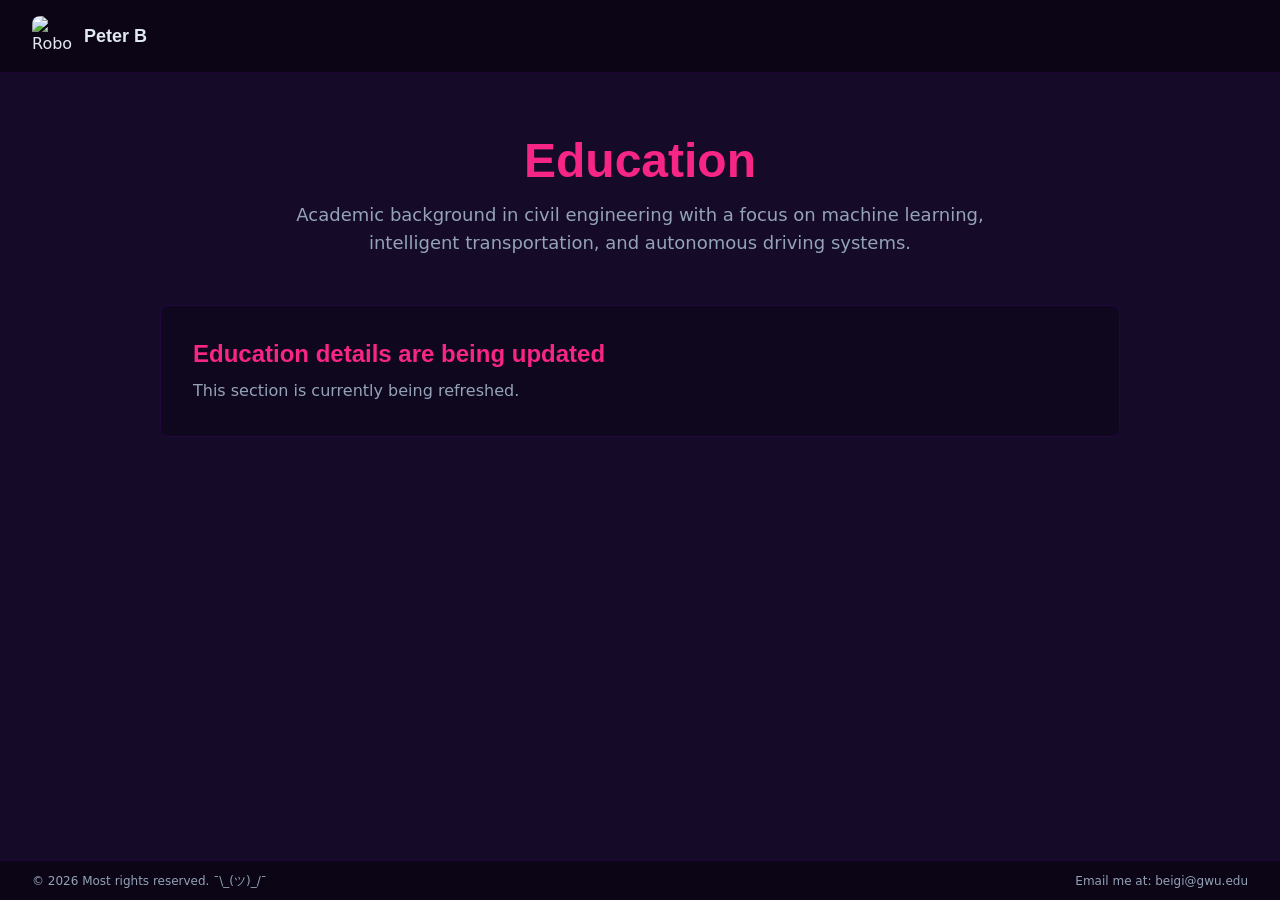
==== commit 2cc94528: "Email and Resume" ====
--- a/education/index.html
+++ b/education/index.html
@@ -67,8 +67,9 @@
     </main>
 
     <footer class="h-10 bg-ele-dark/90 backdrop-blur-sm border-t border-ele-purple/20 fixed bottom-0 left-0 right-0 z-50">
-      <div class="max-w-7xl mx-auto h-full px-4 sm:px-6 lg:px-8 flex items-center">
+      <div class="max-w-7xl mx-auto h-full px-4 sm:px-6 lg:px-8 flex items-center justify-between">
         <div class="text-ele-text-light text-xs">© 2026 Most rights reserved. ¯\_(ツ)_/¯</div>
+        <div class="text-ele-text-light text-xs">Email me at: <a class="hover:text-ele-pink transition-colors" href="mailto:beigi@gwu.edu">beigi@gwu.edu</a></div>
       </div>
     </footer>
   </div>
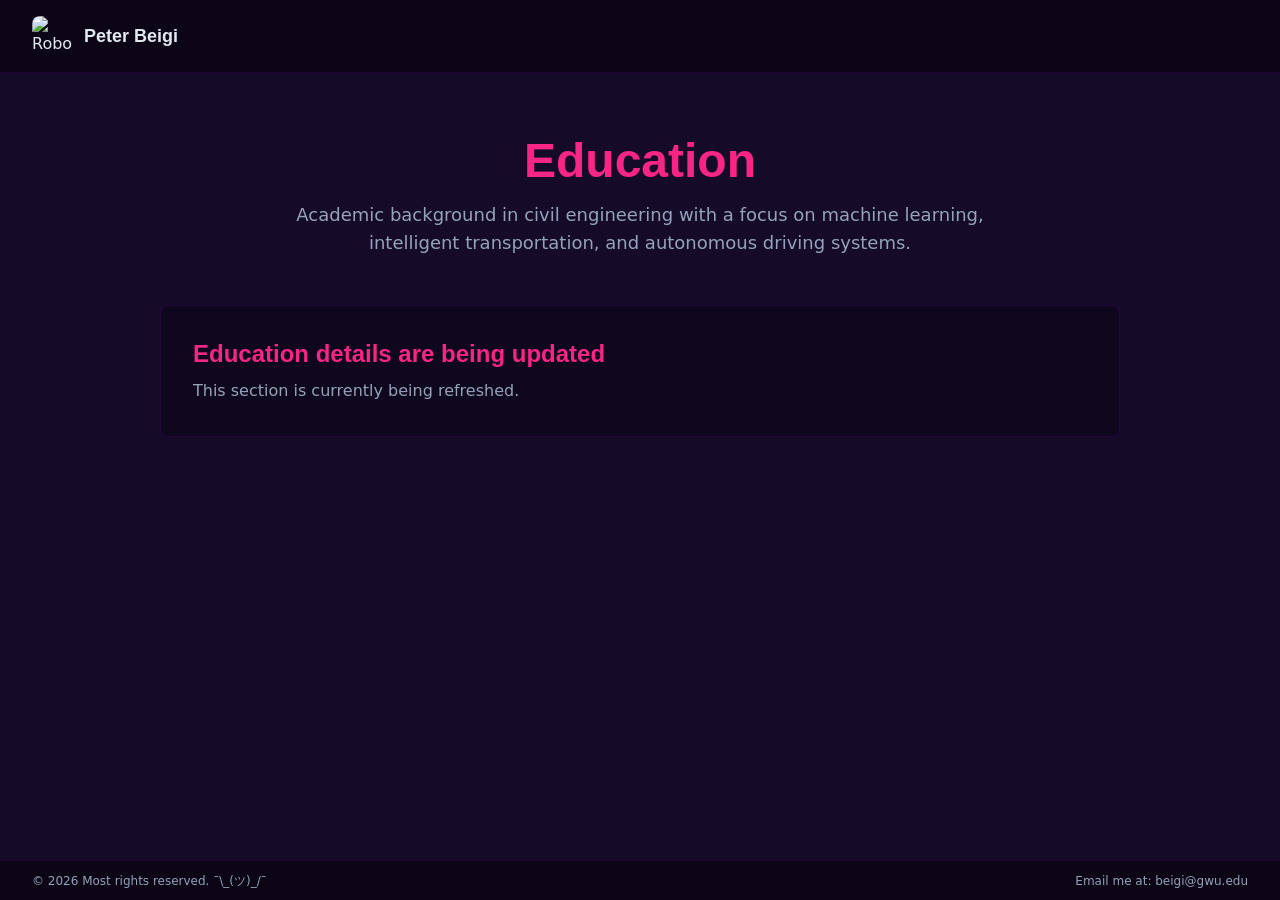
==== commit baa2b68a: "inor" ====
--- a/education/index.html
+++ b/education/index.html
@@ -3,7 +3,7 @@
 <head>
   <meta charset="UTF-8">
   <meta name="viewport" content="width=device-width, initial-scale=1.0">
-  <title>Education | Peter B</title>
+  <title>Education | Peter Beigi</title>
   <link rel="icon" type="image/gif" href="/assets/images/robot.gif">
   <link rel="stylesheet" href="/assets/index-8a6e519f.css">
 </head>
@@ -17,7 +17,7 @@
               <div class="h-10 aspect-square rounded-lg flex items-center justify-center transition-transform group-hover:scale-110 overflow-hidden">
                 <img src="/assets/images/robot.gif" alt="Robot logo" class="w-full h-full object-contain">
               </div>
-              <span class="font-space-grotesk font-bold text-lg text-ele-text">Peter B</span>
+              <span class="font-space-grotesk font-bold text-lg text-ele-text">Peter Beigi</span>
             </div>
           </a>
 
